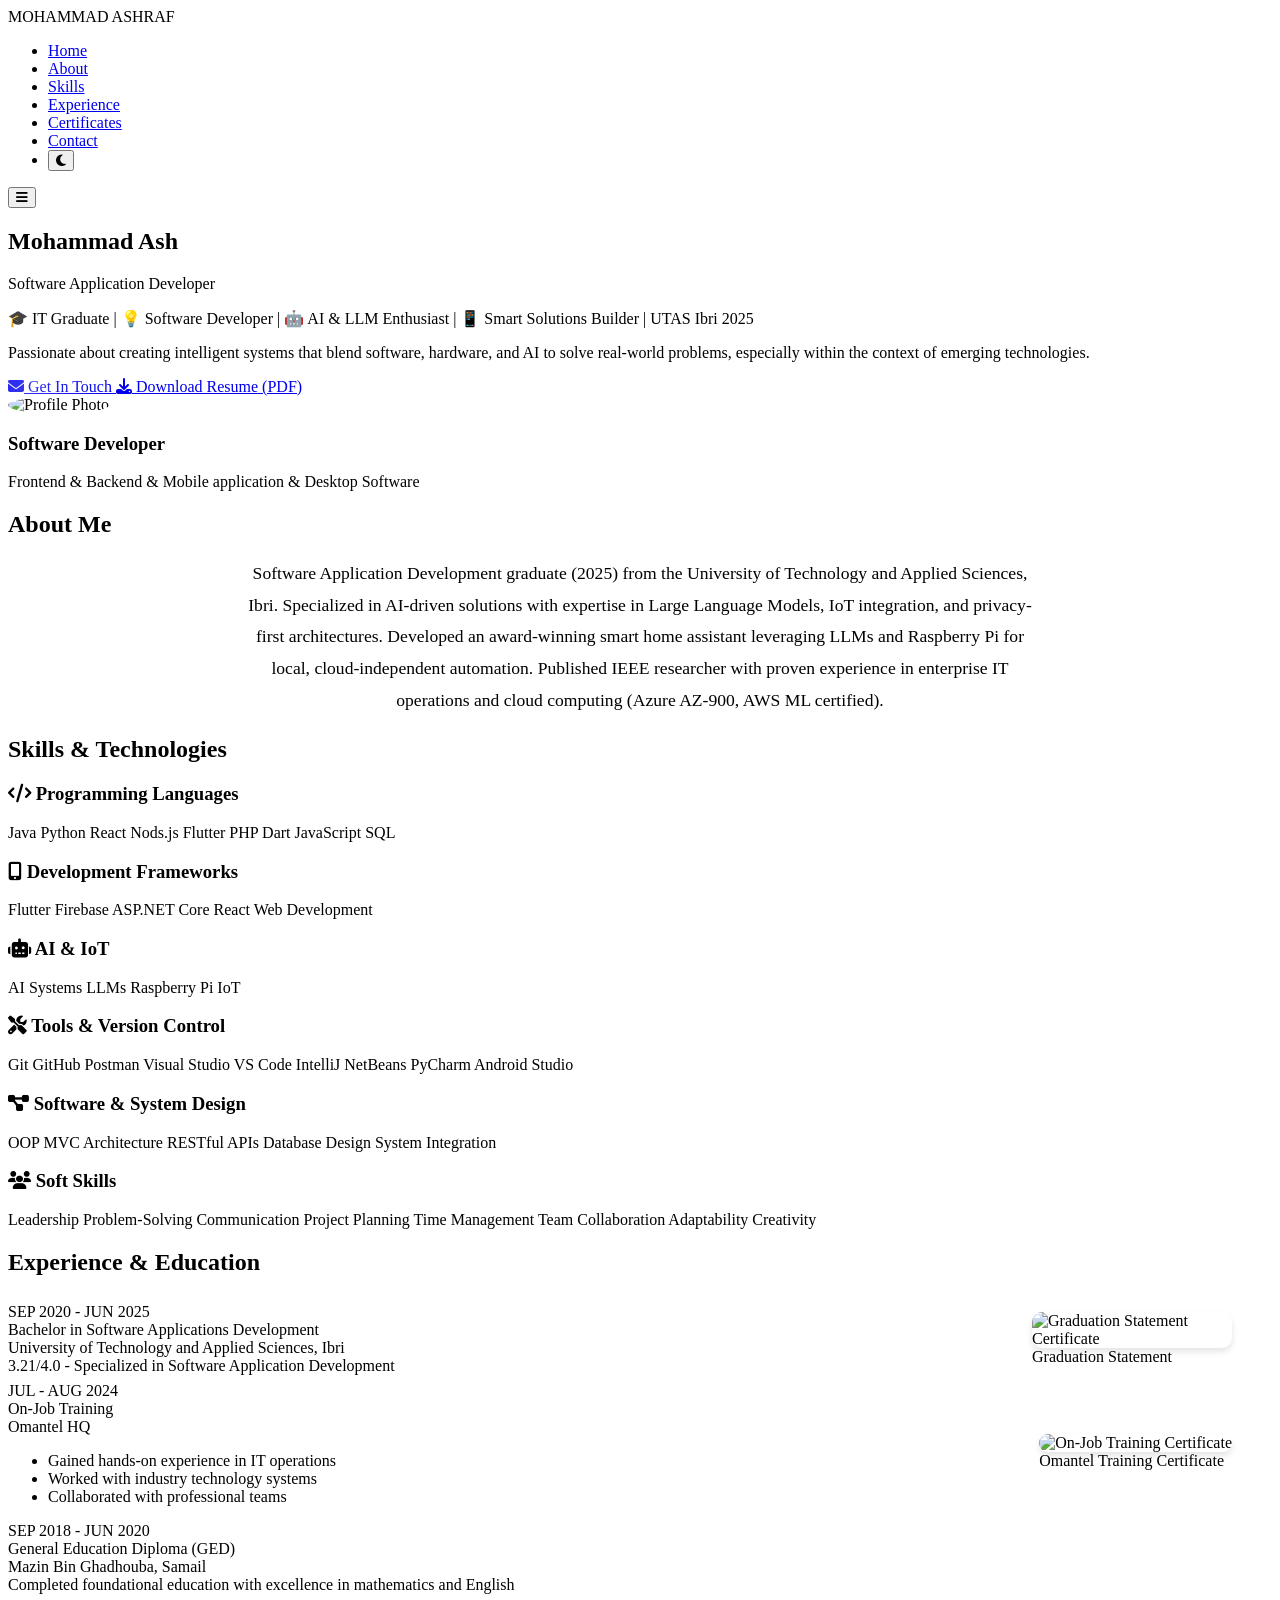
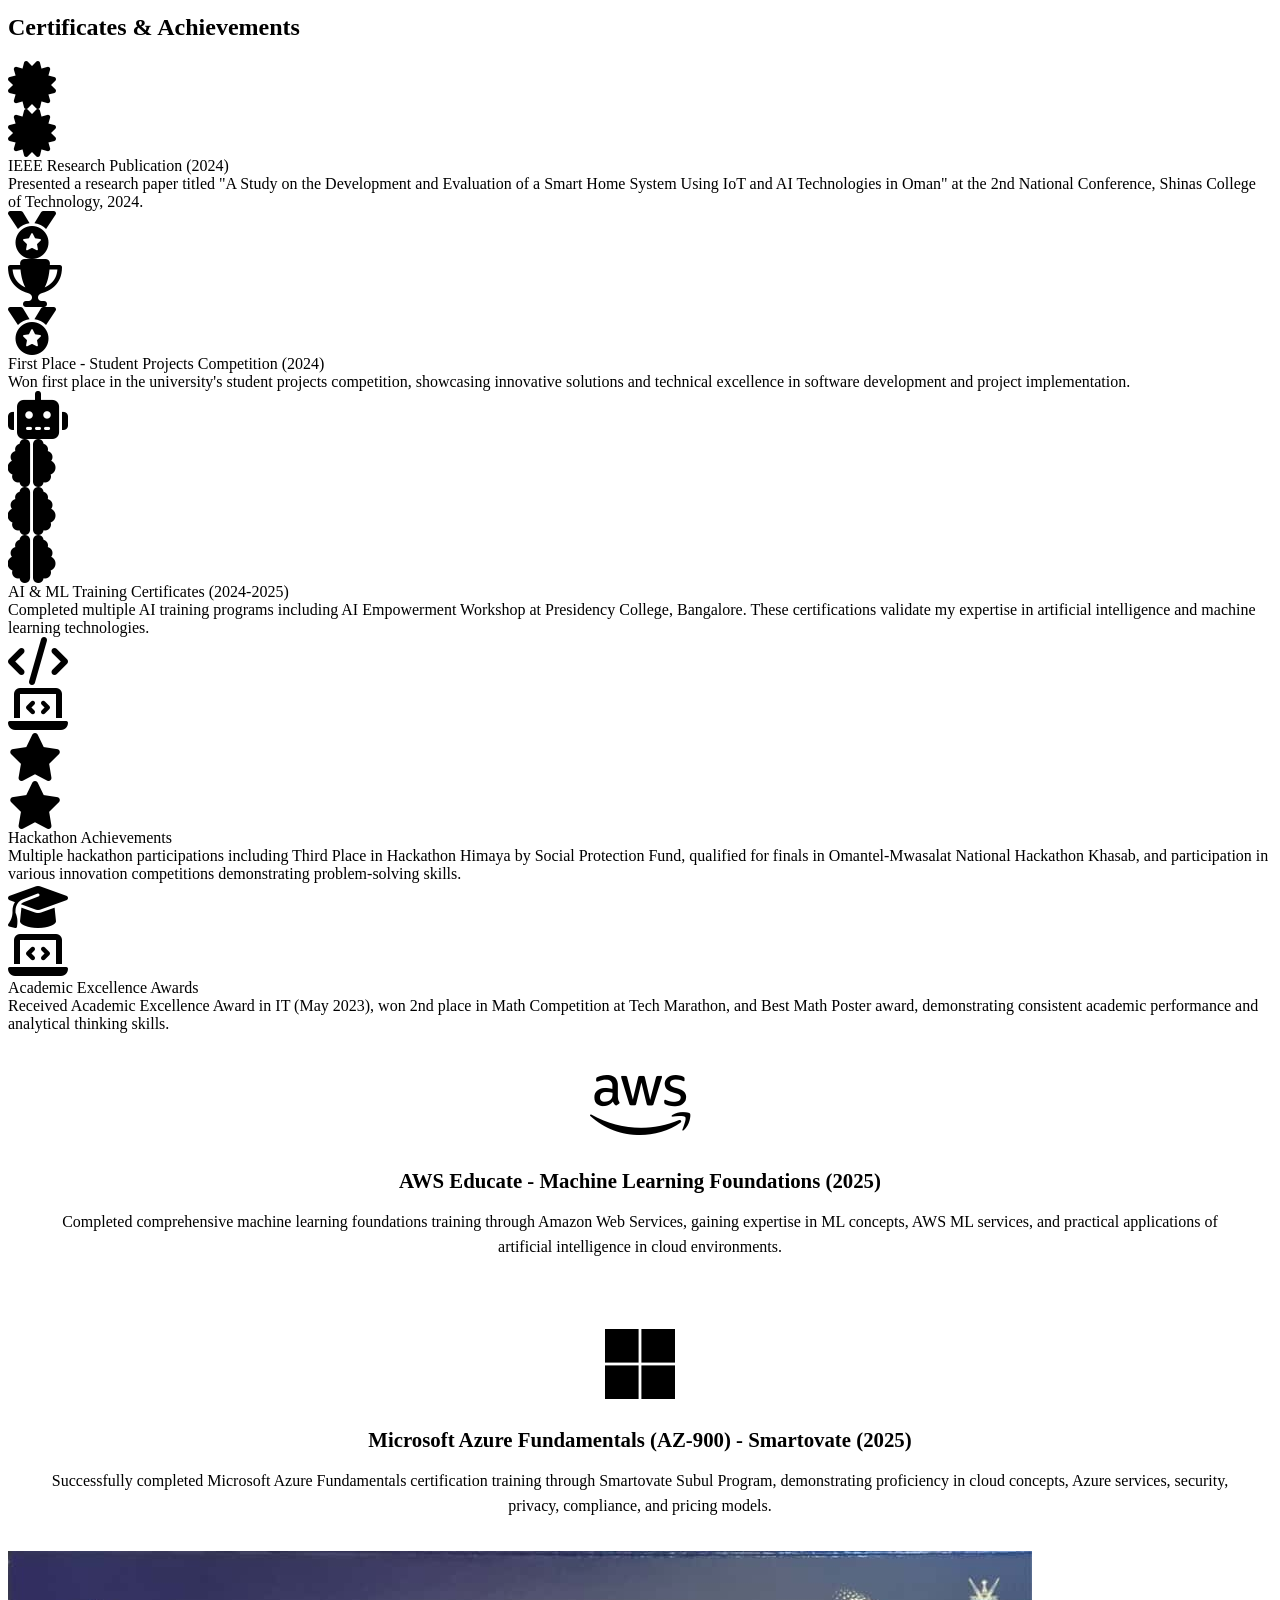
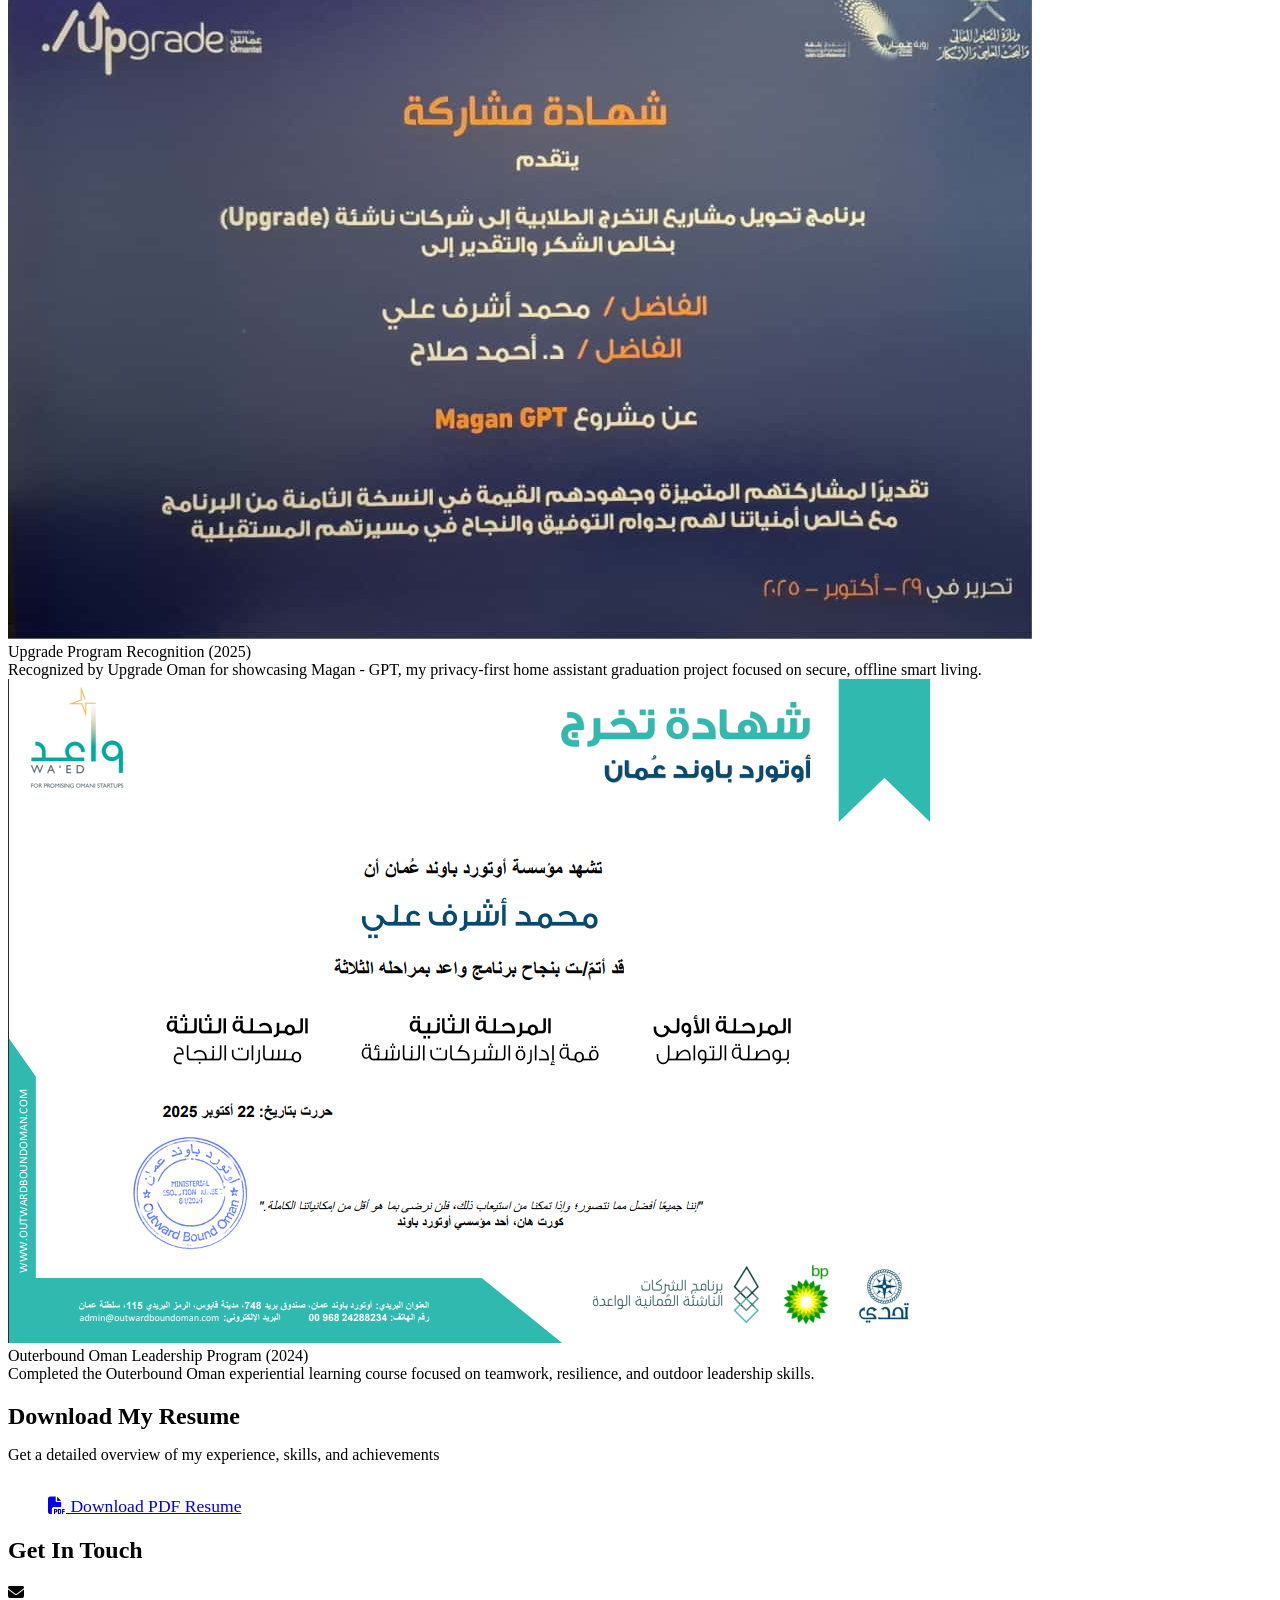
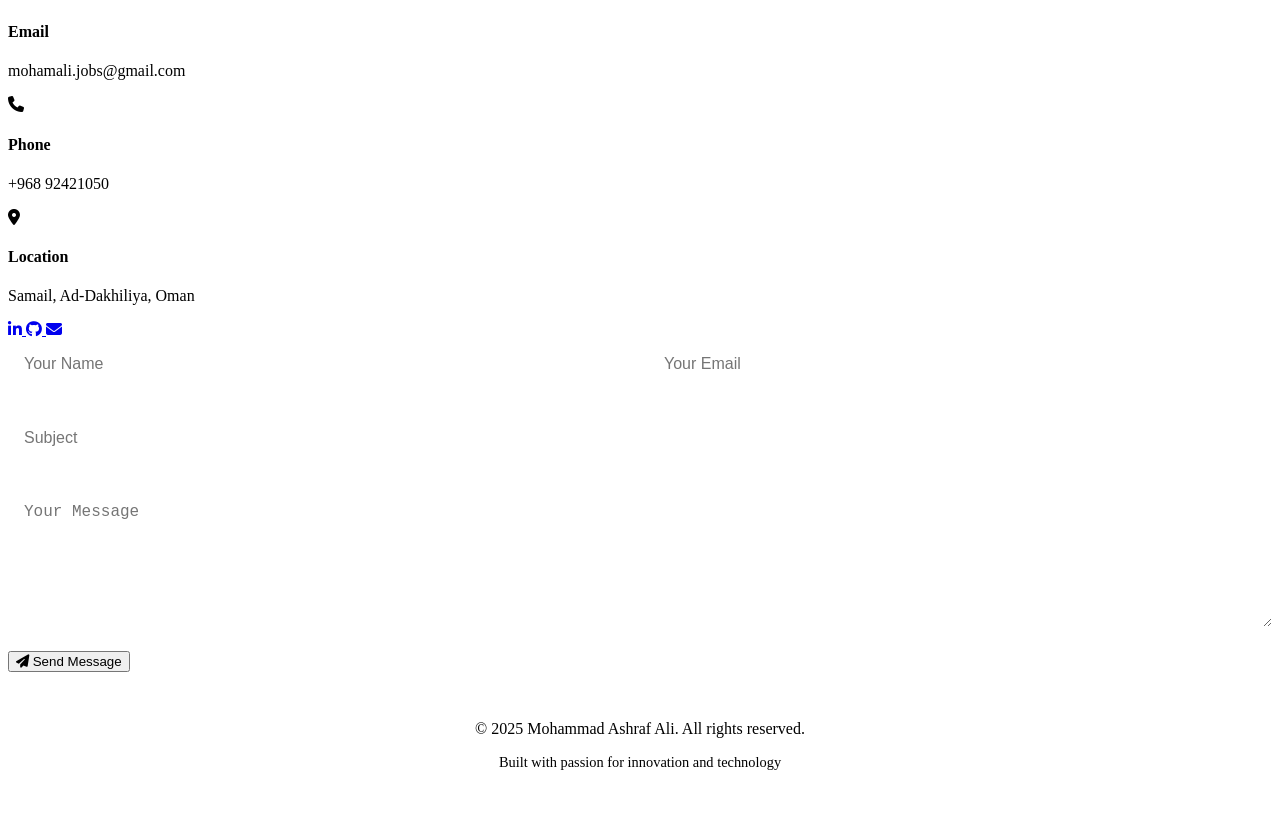
==== index.html @ aa792c75 "updated on 2/12/2025" ====
<!DOCTYPE html>
<html lang="en">
<head>
    <meta charset="UTF-8">
    <meta name="viewport" content="width=device-width, initial-scale=1.0">
    <title>Mohammad Ashraf Ali - Software Developer</title>
    <link href="https://cdnjs.cloudflare.com/ajax/libs/font-awesome/6.4.0/css/all.min.css" rel="stylesheet">
    <!-- SCSS Modularization Example: main.scss imports _variables.scss, _navbar.scss, _hero.scss, _timeline.scss, _certificates.scss, _contact.scss, _footer.scss -->
     <link rel="stylesheet" href="style.css">
</head>
<body>
    <!-- Navbar -->
    <header role="banner">
        <div class="nav-container">
            <div class="logo">MOHAMMAD ASHRAF</div>
            <nav role="navigation" aria-label="Main Navigation">
                <ul>
                    <li><a href="#home">Home</a></li>
                    <li><a href="#about">About</a></li>
                    <li><a href="#skills">Skills</a></li>
                    <li><a href="#experience">Experience</a></li>
                    <li><a href="#certificates">Certificates</a></li>
                    <li><a href="#contact">Contact</a></li>
                    <li>
                        <button class="theme-toggle" onclick="toggleTheme()" aria-label="Toggle theme">
                            <i class="fas fa-moon" id="theme-icon"></i>
                        </button>
                    </li>
                </ul>
            </nav>
            <button class="mobile-menu" aria-label="Open mobile menu">
                <i class="fas fa-bars"></i>
            </button>
        </div>
    </header>

    <main>
        <section id="home" class="hero section">
        <div class="floating-elements">
            <div class="floating-element" style="top: 10%; left: 10%; width: 60px; height: 60px; animation-delay: 0s;"></div>
            <div class="floating-element" style="top: 70%; right: 10%; width: 80px; height: 80px; animation-delay: 2s;"></div>
            <div class="floating-element" style="top: 40%; left: 80%; width: 40px; height: 40px; animation-delay: 4s;"></div>
        </div>
        <div class="container">
            <div class="hero-content">
                <div class="hero-text">
                    <h1>Mohammad Ashraf Ali</h1>
                    <div class="subtitle">Software Application Developer</div>
                    <p>🎓 IT Graduate | 💡 Software Developer | 🤖 AI & LLM Enthusiast | 📱 Smart Solutions Builder | UTAS Ibri 2025</p>
                    <p>Passionate about creating intelligent systems that blend software, hardware, and AI to solve real-world problems, especially within the context of emerging technologies.</p>
                    <div class="cta-buttons">
                        <a href="#contact" class="btn btn-primary">
                            <i class="fas fa-envelope"></i> Get In Touch
                        </a>
                         <a href="certificates/Mohammad US Resume.pdf" class="btn btn-secondary" download>
                     <i class="fas fa-download"></i> Download Resume (PDF)
                    </a>
                    </div>
                </div>
<div class="hero-image">
    <div class="profile-card">
        <div class="profile-pic">
            <img src="Mohammad/Mohammadasrafali.png" alt="Profile Photo" style="width: 100%; height: 100%; border-radius: 50%; object-fit: cover;" class="lightbox-trigger">
        </div>
        <h3>Software Developer</h3>
        <p>Frontend & Backend & Mobile application & Desktop Software</p>
    </div>
</div>
            </div>
        </div>
    </section>

    <section id="about" class="section" style="background: var(--bg-secondary);">
        <div class="container">
            <h2 class="section-title">About Me</h2>
            <div style="max-width: 800px; margin: 0 auto; text-align: center;">
                <p style="font-size: 1.1rem; line-height: 1.8; color: var(--text-secondary);">
                Software Application Development graduate (2025) from the University of Technology and Applied Sciences, Ibri. Specialized in AI-driven solutions with expertise in Large Language Models, IoT integration, and privacy-first architectures. Developed an award-winning smart home assistant leveraging LLMs and Raspberry Pi for local, cloud-independent automation. Published IEEE researcher with proven experience in enterprise IT operations and cloud computing (Azure AZ-900, AWS ML certified).
                </p>
            </div>
        </div>
    </section>

   <section id="skills" class="section">
    <div class="container">
        <h2 class="section-title">Skills & Technologies</h2>
        <div class="skills-grid">
            <div class="skill-category card-hover">
                <h3><i class="fas fa-code"></i> Programming Languages</h3>
                <div class="skill-tags">
                    <span class="skill-tag">Java</span>
                    <span class="skill-tag">Python</span>
                    <span class="skill-tag">React</span>
                    <span class="skill-tag">Nods.js</span>
                    <span class="skill-tag">Flutter</span>
                    <span class="skill-tag">PHP</span>
                    <span class="skill-tag">Dart</span>
                    <span class="skill-tag">JavaScript</span>
                    <span class="skill-tag">SQL</span>
                </div>
            </div>

            <div class="skill-category card-hover">
                <h3><i class="fas fa-mobile-alt"></i> Development Frameworks</h3>
                <div class="skill-tags">
                    <span class="skill-tag">Flutter</span>
                    <span class="skill-tag">Firebase</span>
                    <span class="skill-tag">ASP.NET Core</span>
                    <span class="skill-tag">React</span>
                    <span class="skill-tag">Web Development</span>
                </div>
            </div>

            <div class="skill-category card-hover">
                <h3><i class="fas fa-robot"></i> AI & IoT</h3>
                <div class="skill-tags">
                    <span class="skill-tag">AI Systems</span>
                    <span class="skill-tag">LLMs</span>
                    <span class="skill-tag">Raspberry Pi</span>
                    <span class="skill-tag">IoT</span>
                </div>
            </div>

            <div class="skill-category card-hover">
                <h3><i class="fas fa-tools"></i> Tools & Version Control</h3>
                <div class="skill-tags">
                    <span class="skill-tag">Git</span>
                    <span class="skill-tag">GitHub</span>
                    <span class="skill-tag">Postman</span>
                    <span class="skill-tag">Visual Studio</span>
                    <span class="skill-tag">VS Code</span>
                    <span class="skill-tag">IntelliJ </span>
                    <span class="skill-tag">NetBeans </span>
                    <span class="skill-tag">PyCharm </span>
                    <span class="skill-tag">Android Studio</span>
                </div>
            </div>

            <div class="skill-category card-hover">
                <h3><i class="fas fa-project-diagram"></i> Software & System Design</h3>
                <div class="skill-tags">
                    <span class="skill-tag">OOP</span>
                    <span class="skill-tag">MVC Architecture</span>
                    <span class="skill-tag">RESTful APIs</span>
                    <span class="skill-tag">Database Design</span>
                    <span class="skill-tag">System Integration</span>
                </div>
            </div>

            <div class="skill-category card-hover">
                <h3><i class="fas fa-users"></i> Soft Skills</h3>
                <div class="skill-tags">
                    <span class="skill-tag">Leadership</span>
                    <span class="skill-tag">Problem-Solving</span>
                    <span class="skill-tag">Communication</span>
                    <span class="skill-tag">Project Planning</span>
                    <span class="skill-tag">Time Management</span>
                    <span class="skill-tag">Team Collaboration</span>
                    <span class="skill-tag">Adaptability</span>
                    <span class="skill-tag">Creativity</span>
                </div>
            </div>
        </div>
    </div>
    <section id="experience" class="section" style="background: var(--bg-secondary);">
        <div class="container">
            <h2 class="section-title">Experience & Education</h2>
            <div class="experience-timeline">
                <div class="timeline-item card-hover" style="display: flex; justify-content: space-between; align-items: center;">
                    <div>
                        <div class="timeline-date">SEP 2020 - JUN 2025</div>
                        <div class="timeline-title">Bachelor in Software Applications Development</div>
                        <div class="timeline-company">University of Technology and Applied Sciences, Ibri</div>
                        <div class = "timeline-company"> 3.21/4.0 - Specialized in Software Application Development</div>
                    </div>
                    <figure style="max-width: 200px; margin-left: 2rem;">
                        <img src="certificates/Graduation.jpeg" alt="Graduation Statement Certificate" style="width: 100%; border-radius: 10px; box-shadow: 0 4px 6px rgba(0,0,0,0.1); cursor: pointer;" class="lightbox-trigger">
                        <figcaption class="visually-hidden">Graduation Statement</figcaption>
                    </figure>
                </div>
    
                <div class="timeline-item card-hover" style="display: flex; justify-content: space-between; align-items: center;">
                    <div>
                        <div class="timeline-date">JUL - AUG 2024</div>
                        <div class="timeline-title">On-Job Training</div>
                        <div class="timeline-company">Omantel HQ</div>
                        <div class="timeline-company">
                            <ul>
                             <li>Gained hands-on experience in IT operations</li>
                             <li>Worked with industry technology systems</li>
                             <li>Collaborated with professional teams</li>
                            </ul>
                        </div>
                    </div>
                    <figure style="max-width: 200px; margin-left: 2rem;">
                        <img src="certificates/2024 omantel.png" alt="On-Job Training Certificate" style="width: 100%; border-radius: 10px; box-shadow: 0 4px 6px rgba(0,0,0,0.1); cursor: pointer;" class="lightbox-trigger">
                        <figcaption class="visually-hidden">Omantel Training Certificate</figcaption>
                    </figure>
                </div>
    
                <div class="timeline-item card-hover">
                    <div class="timeline-date">SEP 2018 - JUN 2020</div>
                    <div class="timeline-title">General Education Diploma (GED)</div>
                    <div class="timeline-company">Mazin Bin Ghadhouba, Samail</div>
                    <div class="timeline-company">Completed foundational education with excellence in mathematics and English</div>
                </div>
            </div>
        </div>
    </section>

<section id="certificates" class="section">
    <div class="container">
        <h2 class="section-title">Certificates & Achievements</h2>
        <div class="certificates-grid">
           

            <div class="certificate-card card-hover">
                <div class="certificate-images">
                    <div class="cert-image">
                        <img src="certificates/Conference Shinas 2024.png" alt="Certificate Image 1" onerror="this.parentElement.innerHTML='<i class=\'fas fa-certificate fa-3x\'></i>'" data-index="0" class="lightbox-trigger">
                    </div>
                    <div class="cert-image">
                        <img src="certificates/Conference Shinas 2 2024.jpg" alt="Certificate Image 1" onerror="this.parentElement.innerHTML='<i class=\'fas fa-certificate fa-3x\'></i>'" data-index="0" class="lightbox-trigger">
                    </div>
                </div>
                <div class="certificate-content">
                    <div class="certificate-title">IEEE Research Publication (2024)</div>
                    <div class="certificate-description">Presented a research paper titled "A Study on the Development and Evaluation of a Smart Home System Using IoT and AI Technologies in Oman" at the 2nd National Conference, Shinas College of Technology, 2024.</div>
                </div>
            </div>

            <div class="certificate-card card-hover">
                <div class="certificate-images">
                    <div class="cert-image">
                        <img src="certificates/project title.png" alt="Certificate Image 3" onerror="this.parentElement.innerHTML='<i class=\'fas fa-medal fa-3x\'></i>'" data-index="2" class="lightbox-trigger">
                    </div>
                    <div class="cert-image">
                        <img src="certificates/2024 end final year project.png" alt="Certificate Image 1" onerror="this.parentElement.innerHTML='<i class=\'fas fa-trophy fa-3x\'></i>'" data-index="1" class="lightbox-trigger">
                    </div>
                    <div class="cert-image">
                        <img src="certificates/2024 final year project.png" alt="Certificate Image 2" onerror="this.parentElement.innerHTML='<i class=\'fas fa-medal fa-3x\'></i>'" data-index="2" class="lightbox-trigger">
                    </div>
                   
                </div>
                <div class="certificate-content">
                    <div class="certificate-title">First Place - Student Projects Competition (2024)</div>
                    <div class="certificate-description">Won first place in the university's student projects competition, showcasing innovative solutions and technical excellence in software development and project implementation.</div>
                </div>
            </div>

            <div class="certificate-card card-hover">
                <div class="certificate-images">
                    <div class="cert-image">
                        <img src="certificates/international Ai 2025.png" alt="Certificate Image 1" onerror="this.parentElement.innerHTML='<i class=\'fas fa-robot fa-3x\'></i>'" data-index="3" class="lightbox-trigger">
                    </div>
                    <div class="cert-image">
                        <img src="certificates/oct2024.png" alt="Certificate Image 2" onerror="this.parentElement.innerHTML='<i class=\'fas fa-brain fa-3x\'></i>'" data-index="4" class="lightbox-trigger">
                    </div>
                    <div class="cert-image">
                        <img src="certificates/OSHA 2024.png" alt="Certificate Image 2" onerror="this.parentElement.innerHTML='<i class=\'fas fa-brain fa-3x\'></i>'" data-index="4" class="lightbox-trigger">
                    </div>
                    <div class="cert-image">
                        <img src="certificates/python 2024.png" alt="Certificate Image 2" onerror="this.parentElement.innerHTML='<i class=\'fas fa-brain fa-3x\'></i>'" data-index="4" class="lightbox-trigger">
                    </div>
                </div>
                <div class="certificate-content">
                    <div class="certificate-title">AI & ML Training Certificates (2024-2025)</div>
                    <div class="certificate-description">Completed multiple AI training programs including AI Empowerment Workshop at Presidency College, Bangalore. These certifications validate my expertise in artificial intelligence and machine learning technologies.</div>
                </div>
            </div>

            <div class="certificate-card card-hover">
                <div class="certificate-images">
                    <div class="cert-image">
                        <img src="certificates/2023 Utasibri.png" alt="Certificate Image 1" onerror="this.parentElement.innerHTML='<i class=\'fas fa-code fa-3x\'></i>'" data-index="7" class="lightbox-trigger">
                    </div>
                    <div class="cert-image">
                        <img src="certificates/2023 Utasibri2.png" alt="Certificate Image 2" onerror="this.parentElement.innerHTML='<i class=\'fas fa-laptop-code fa-3x\'></i>'" data-index="8" class="lightbox-trigger">
                    </div>
                    <div class="cert-image">
                        <img src="certificates/2022 casibri2.png" alt="Certificate Image 2" onerror="this.parentElement.innerHTML='<i class=\'fas fa-star fa-3x\'></i>'" data-index="10" class="lightbox-trigger">
                    </div>
                    <div class="cert-image">
                        <img src="certificates/2022 sharqiyah.png" alt="Certificate Image 2" onerror="this.parentElement.innerHTML='<i class=\'fas fa-star fa-3x\'></i>'" data-index="10" class="lightbox-trigger">
                    </div>
                </div>
                <div class="certificate-content">
                    <div class="certificate-title">Hackathon Achievements</div>
                    <div class="certificate-description">Multiple hackathon participations including Third Place in Hackathon Himaya by Social Protection Fund, qualified for finals in Omantel-Mwasalat National Hackathon Khasab, and participation in various innovation competitions demonstrating problem-solving skills.</div>
                </div>
            </div>

            <div class="certificate-card card-hover">
                <div class="certificate-images">
                    <div class="cert-image">
                        <img src="certificates/2023 casibri.png" alt="Certificate Image 1" onerror="this.parentElement.innerHTML='<i class=\'fas fa-graduation-cap fa-3x\'></i>'" data-index="9" class="lightbox-trigger">
                    </div>
                    <div class="cert-image">
                        <img src="certificates/2024 casMath.png" alt="Certificate Image 2" onerror="this.parentElement.innerHTML='<i class=\'fas fa-laptop-code fa-3x\'></i>'" data-index="8" class="lightbox-trigger">
                    </div>
                </div>
                <div class="certificate-content">
                    <div class="certificate-title">Academic Excellence Awards</div>
                    <div class="certificate-description">Received Academic Excellence Award in IT (May 2023), won 2nd place in Math Competition at Tech Marathon, and Best Math Poster award, demonstrating consistent academic performance and analytical thinking skills.</div>
                </div>
            </div>

            <div class="certificate-card card-hover" style="display: flex; flex-direction: column; align-items: center; text-align: center; padding: 2rem;">
                <div class="certificate-images" style="width: 100%; max-width: 400px; margin-bottom: 1.5rem;">
                    <div class="cert-image" style="width: 100%;">
                        <img src="certificates/AWS AI & ML.png" alt="AWS ML Foundations Certificate" onerror="this.parentElement.innerHTML='<i class=\'fab fa-aws fa-5x\'></i>'" data-index="3" class="lightbox-trigger" style="width: 100%; height: auto; border-radius: 12px; box-shadow: 0 8px 20px rgba(0,0,0,0.15); transition: transform 0.3s ease, box-shadow 0.3s ease; cursor: pointer;" onmouseover="this.style.transform='scale(1.02)'; this.style.boxShadow='0 12px 28px rgba(0,0,0,0.2)'" onmouseout="this.style.transform='scale(1)'; this.style.boxShadow='0 8px 20px rgba(0,0,0,0.15)'">
                    </div>
                </div>
                <div class="certificate-content" style="width: 100%;">
                    <div class="certificate-title" style="font-size: 1.3rem; font-weight: bold; margin-bottom: 1rem; color: var(--primary-color);">AWS Educate - Machine Learning Foundations (2025)</div>
                    <div class="certificate-description" style="font-size: 1rem; line-height: 1.6; color: var(--text-secondary);">Completed comprehensive machine learning foundations training through Amazon Web Services, gaining expertise in ML concepts, AWS ML services, and practical applications of artificial intelligence in cloud environments.</div>
                </div>
            </div>
            
            <div class="certificate-card" style="display: flex; flex-direction: column; align-items: center; text-align: center; padding: 2rem;">
                <div class="certificate-images" style="width: 100%; max-width: 400px; margin-bottom: 1.5rem;">
                    <div class="cert-image" style="width: 100%;">
                        <img src="certificates/AZ-900 2025.png" alt="Azure AZ-900 Certificate" onerror="this.parentElement.innerHTML='<i class=\'fab fa-microsoft fa-5x\'></i>'" data-index="4" class="lightbox-trigger" style="width: 100%; height: auto; border-radius: 12px; box-shadow: 0 8px 20px rgba(0,0,0,0.15); transition: transform 0.3s ease, box-shadow 0.3s ease; cursor: pointer;" onmouseover="this.style.transform='scale(1.02)'; this.style.boxShadow='0 12px 28px rgba(0,0,0,0.2)'" onmouseout="this.style.transform='scale(1)'; this.style.boxShadow='0 8px 20px rgba(0,0,0,0.15)'">
                    </div>
                </div>
                <div class="certificate-content" style="width: 100%;">
                    <div class="certificate-title" style="font-size: 1.3rem; font-weight: bold; margin-bottom: 1rem; color: var(--primary-color);">Microsoft Azure Fundamentals (AZ-900) - Smartovate (2025)</div>
                    <div class="certificate-description" style="font-size: 1rem; line-height: 1.6; color: var(--text-secondary);">Successfully completed Microsoft Azure Fundamentals certification training through Smartovate Subul Program, demonstrating proficiency in cloud concepts, Azure services, security, privacy, compliance, and pricing models.</div>
                </div>
            </div>

            <div class="certificate-card card-hover">
                <div class="certificate-images">
                    <div class="cert-image">
                        <img src="certificates/Upgrade 2025.jpg" alt="Upgrade Program Certificate" onerror="this.parentElement.innerHTML='<i class=\'fas fa-award fa-3x\'></i>'" data-index="11" class="lightbox-trigger">
                    </div>
                </div>
                <div class="certificate-content">
                    <div class="certificate-title">Upgrade Program Recognition (2025)</div>
                    <div class="certificate-description">Recognized by Upgrade Oman for showcasing Magan - GPT, my privacy-first home assistant graduation project focused on secure, offline smart living.</div>
                </div>
            </div>

            <div class="certificate-card card-hover">
                <div class="certificate-images">
                    <div class="cert-image">
                        <img src="certificates/outerbound oman.png" alt="Outerbound Oman Certificate" onerror="this.parentElement.innerHTML='<i class=\'fas fa-mountain fa-3x\'></i>'" data-index="12" class="lightbox-trigger">
                    </div>
                </div>
                <div class="certificate-content">
                    <div class="certificate-title">Outerbound Oman Leadership Program (2024)</div>
                    <div class="certificate-description">Completed the Outerbound Oman experiential learning course focused on teamwork, resilience, and outdoor leadership skills.</div>
                </div>
            </div>

            <!-- Additional Certificates -->
        
            </div>
        </div>
    </div>
</section>

    </main>

    <!-- Lightbox Modal -->
<div id="lightbox-modal" class="lightbox-modal" style="display:none;">
    <span class="lightbox-close" id="lightbox-close">&times;</span>
    <img class="lightbox-content" id="lightbox-image" src="" alt="Full View Certificate">
    <a class="lightbox-prev" id="lightbox-prev">&#10094;</a>
    <a class="lightbox-next" id="lightbox-next">&#10095;</a>
</div>

<style>
/* Enhanced Lightbox Modal with Animations */
.lightbox-modal {
    position: fixed;
    z-index: 2000;
    padding-top: 60px;
    left: 0;
    top: 0;
    width: 100%;
    height: 100%;
    overflow: auto;
    background-color: rgba(0,0,0,0.95);
    display: flex;
    align-items: center;
    justify-content: center;
    animation: fadeIn 0.3s ease-out;
}

@keyframes fadeIn {
    from { opacity: 0; }
    to { opacity: 1; }
}

.lightbox-content {
    max-width: 90%;
    max-height: 80%;
    border-radius: 15px;
    box-shadow: 0 20px 60px rgba(0,0,0,0.5);
    animation: zoomIn 0.4s ease-out;
    transition: transform 0.3s ease;
}

.lightbox-content:hover {
    transform: scale(1.02);
}

@keyframes zoomIn {
    from { 
        transform: scale(0.8); 
        opacity: 0; 
    }
    to { 
        transform: scale(1); 
        opacity: 1; 
    }
}

.lightbox-close {
    position: fixed;
    top: 20px;
    right: 35px;
    color: #fff;
    font-size: 40px;
    font-weight: bold;
    cursor: pointer;
    user-select: none;
    z-index: 2100;
    transition: all 0.3s ease;
    width: 50px;
    height: 50px;
    display: flex;
    align-items: center;
    justify-content: center;
    border-radius: 50%;
    background: rgba(255,255,255,0.1);
    backdrop-filter: blur(10px);
}

.lightbox-close:hover {
    background: rgba(255,255,255,0.2);
    transform: rotate(90deg) scale(1.1);
    color: #ff6b6b;
}

.lightbox-prev, .lightbox-next {
    cursor: pointer;
    position: fixed;
    top: 50%;
    width: 60px;
    height: 60px;
    padding: 16px;
    margin-top: -30px;
    color: white;
    font-weight: bold;
    font-size: 30px;
    user-select: none;
    z-index: 2100;
    transition: all 0.3s ease;
    border-radius: 50%;
    background: rgba(255,255,255,0.1);
    backdrop-filter: blur(10px);
    display: none; /* Hide by default */
}

/* Only show navigation arrows when lightbox is visible */
.lightbox-modal:not([style*="display: none"]) .lightbox-prev,
.lightbox-modal:not([style*="display: none"]) .lightbox-next {
    display: flex;
    align-items: center;
    justify-content: center;
}

.lightbox-prev:hover, .lightbox-next:hover {
    background: rgba(255,255,255,0.2);
    transform: scale(1.1);
    color: #4ecdc4;
}

.lightbox-prev {
    left: 20px;
}

.lightbox-next {
    right: 20px;
}

/* Enhanced Page Animations */
@keyframes slideInFromTop {
    0% {
        transform: translateY(-100px);
        opacity: 0;
    }
    100% {
        transform: translateY(0);
        opacity: 1;
    }
}

@keyframes slideInFromLeft {
    0% {
        transform: translateX(-100px);
        opacity: 0;
    }
    100% {
        transform: translateX(0);
        opacity: 1;
    }
}

@keyframes slideInFromRight {
    0% {
        transform: translateX(100px);
        opacity: 0;
    }
    100% {
        transform: translateX(0);
        opacity: 1;
    }
}

@keyframes fadeInUp {
    0% {
        transform: translateY(50px);
        opacity: 0;
    }
    100% {
        transform: translateY(0);
        opacity: 1;
    }
}

@keyframes pulse {
    0%, 100% {
        transform: scale(1);
    }
    50% {
        transform: scale(1.05);
    }
}

@keyframes float {
    0%, 100% {
        transform: translateY(0px) rotate(0deg);
    }
    50% {
        transform: translateY(-20px) rotate(180deg);
    }
}

@keyframes glow {
    0%, 100% {
        box-shadow: 0 0 20px rgba(37, 99, 235, 0.3);
    }
    50% {
        box-shadow: 0 0 30px rgba(37, 99, 235, 0.6);
    }
}

@keyframes typewriter {
    from {
        width: 0;
    }
    to {
        width: 100%;
    }
}

/* Enhanced Floating Elements */
.floating-elements {
    position: absolute;
    width: 100%;
    height: 100%;
    overflow: hidden;
    z-index: 1;
}

.floating-element {
    position: absolute;
    background: linear-gradient(135deg, var(--primary-color), var(--accent-color));
    border-radius: 50%;
    opacity: 0.1;
    animation: float 6s ease-in-out infinite;
    filter: blur(1px);
}

.floating-element:nth-child(1) {
    animation-delay: 0s;
    animation-duration: 8s;
}

.floating-element:nth-child(2) {
    animation-delay: 2s;
    animation-duration: 10s;
}

.floating-element:nth-child(3) {
    animation-delay: 4s;
    animation-duration: 12s;
}

/* Enhanced Hero Section */
.hero {
    animation: fadeInUp 1s ease-out;
}

.hero-text h1 {
    animation: slideInFromLeft 1s ease-out 0.3s both;
    overflow: hidden;
    white-space: nowrap;
}

.subtitle {
    animation: slideInFromLeft 1s ease-out 0.6s both;
}

.hero-text p {
    animation: slideInFromLeft 1s ease-out 0.9s both;
}

.cta-buttons {
    animation: slideInFromLeft 1s ease-out 1.2s both;
}

.hero-image {
    animation: slideInFromRight 1s ease-out 0.6s both;
}

/* Enhanced Profile Card */
.profile-card {
    animation: fadeInUp 1s ease-out 0.9s both;
    transition: all 0.4s ease;
}

.profile-card:hover {
    transform: rotate(0deg) scale(1.05);
    box-shadow: 0 25px 50px rgba(0,0,0,0.2);
}

.profile-pic {
    transition: all 0.4s ease;
}

.profile-pic:hover {
    transform: scale(1.1);
    animation: glow 2s ease-in-out infinite;
}

/* Enhanced Section Animations */
.section {
    opacity: 0;
    transform: translateY(50px);
    transition: all 0.8s ease;
}

.section.animate {
    opacity: 1;
    transform: translateY(0);
}

.section-title {
    animation: slideInFromTop 1s ease-out both;
}

/* Enhanced Skill Categories */
.skill-category {
    animation: fadeInUp 0.8s ease-out both;
    transition: all 0.4s ease;
}

.skill-category:hover {
    transform: translateY(-10px) scale(1.02);
    box-shadow: 0 20px 40px rgba(0,0,0,0.15);
}

.skill-tag {
    transition: all 0.3s ease;
    animation: fadeInUp 0.6s ease-out both;
}

.skill-tag:hover {
    transform: scale(1.1);
    animation: pulse 1s ease-in-out infinite;
}

/* Enhanced Timeline Items */
.timeline-item {
    animation: slideInFromLeft 0.8s ease-out both;
    transition: all 0.4s ease;
}

.timeline-item:nth-child(even) {
    animation: slideInFromRight 0.8s ease-out both;
}

.timeline-item:hover {
    transform: translateX(10px) scale(1.02);
    box-shadow: 0 15px 30px rgba(0,0,0,0.15);
}

/* Enhanced Certificate Cards */
.certificate-card {
    animation: fadeInUp 0.8s ease-out both;
    transition: all 0.4s ease;
}

.certificate-card:hover {
    transform: translateY(-15px) scale(1.02);
    box-shadow: 0 25px 50px rgba(0,0,0,0.2);
}

.cert-image {
    transition: all 0.4s ease;
    overflow: hidden;
}

.cert-image:hover {
    transform: scale(1.05);
}

.cert-image img {
    transition: all 0.4s ease;
}

.cert-image:hover img {
    transform: scale(1.1);
}

/* Enhanced Contact Items */
.contact-item {
    animation: slideInFromLeft 0.8s ease-out both;
    transition: all 0.4s ease;
}

.contact-item:hover {
    transform: translateX(15px) scale(1.02);
    box-shadow: 0 15px 30px rgba(0,0,0,0.15);
}

.contact-icon {
    transition: all 0.4s ease;
}

.contact-item:hover .contact-icon {
    transform: scale(1.1) rotate(5deg);
    animation: pulse 1s ease-in-out infinite;
}

/* Enhanced Social Links */
.social-link {
    transition: all 0.4s ease;
    animation: fadeInUp 0.8s ease-out both;
}

.social-link:hover {
    transform: scale(1.2) rotate(5deg);
    animation: pulse 1s ease-in-out infinite;
}

/* Enhanced Buttons */
.btn {
    transition: all 0.4s ease;
    position: relative;
    overflow: hidden;
}

.btn::before {
    content: '';
    position: absolute;
    top: 0;
    left: -100%;
    width: 100%;
    height: 100%;
    background: linear-gradient(90deg, transparent, rgba(255,255,255,0.2), transparent);
    transition: left 0.5s;
}

.btn:hover::before {
    left: 100%;
}

.btn-primary:hover {
    transform: translateY(-3px);
    box-shadow: 0 15px 30px rgba(37, 99, 235, 0.4);
}

.btn-secondary:hover {
    transform: translateY(-3px);
    box-shadow: 0 15px 30px rgba(37, 99, 235, 0.3);
}

/* Enhanced Resume Section */
.resume-section {
    animation: fadeInUp 1s ease-out both;
    transition: all 0.4s ease;
}

.resume-section:hover {
    transform: scale(1.02);
    box-shadow: 0 20px 40px rgba(0,0,0,0.1);
}

/* Enhanced Navigation */
.nav-container {
    animation: slideInFromTop 0.8s ease-out;
}

nav[role="navigation"] a {
    position: relative;
    transition: all 0.3s ease;
}

nav[role="navigation"] a::after {
    content: '';
    position: absolute;
    bottom: -5px;
    left: 0;
    width: 0;
    height: 2px;
    background: var(--primary-color);
    transition: width 0.3s ease;
}

nav[role="navigation"] a:hover::after {
    width: 100%;
}

/* Enhanced Theme Toggle */
.theme-toggle {
    transition: all 0.4s ease;
    position: relative;
    overflow: hidden;
}

.theme-toggle:hover {
    transform: scale(1.1) rotate(180deg);
    box-shadow: 0 10px 20px rgba(0,0,0,0.2);
}

/* Enhanced Mobile Menu */
.mobile-menu {
    transition: all 0.3s ease;
}

.mobile-menu:hover {
    transform: scale(1.1);
    color: var(--primary-color);
}

/* Responsive Animations */
@media (max-width: 768px) {
    .hero-text h1,
    .subtitle,
    .hero-text p,
    .cta-buttons {
        animation: slideInFromTop 0.8s ease-out both;
    }
    
    .hero-image {
        animation: slideInFromTop 0.8s ease-out 0.3s both;
    }
}

/* Loading Animation */
@keyframes shimmer {
    0% {
        background-position: -200px 0;
    }
    100% {
        background-position: calc(200px + 100%) 0;
    }
}

.loading {
    background: linear-gradient(90deg, #f0f0f0 25%, #e0e0e0 50%, #f0f0f0 75%);
    background-size: 200px 100%;
    animation: shimmer 1.5s infinite;
}

/* Enhanced Scroll Animations */
.scroll-reveal {
    opacity: 0;
    transform: translateY(50px);
    transition: all 0.8s ease;
}

.scroll-reveal.revealed {
    opacity: 1;
    transform: translateY(0);
}

/* Enhanced Hover Effects */
.hover-lift {
    transition: all 0.3s ease;
}

.hover-lift:hover {
    transform: translateY(-5px);
    box-shadow: 0 10px 25px rgba(0,0,0,0.15);
}

/* Enhanced Text Effects */
.gradient-text {
    background: linear-gradient(135deg, var(--primary-color), var(--accent-color));
    -webkit-background-clip: text;
    -webkit-text-fill-color: transparent;
    background-clip: text;
    animation: glow 2s ease-in-out infinite;
}

/* Enhanced Card Hover Effects */
.card-hover {
    transition: all 0.4s ease;
    position: relative;
}

.card-hover::before {
    content: '';
    position: absolute;
    top: 0;
    left: 0;
    right: 0;
    bottom: 0;
    background: linear-gradient(135deg, transparent, rgba(37, 99, 235, 0.1));
    opacity: 0;
    transition: opacity 0.4s ease;
    border-radius: inherit;
}

.card-hover:hover::before {
    opacity: 1;
}

.card-hover:hover {
    transform: translateY(-10px) scale(1.02);
    box-shadow: 0 25px 50px rgba(0,0,0,0.2);
}
</style>

<script>
document.addEventListener('DOMContentLoaded', function() {
    const images = document.querySelectorAll('.lightbox-trigger');
    const modal = document.getElementById('lightbox-modal');
    const modalImg = document.getElementById('lightbox-image');
    const closeBtn = document.getElementById('lightbox-close');
    const prevBtn = document.getElementById('lightbox-prev');
    const nextBtn = document.getElementById('lightbox-next');

    let currentIndex = 0;

    function openModal(index) {
        currentIndex = index;
        modal.style.display = 'flex';
        modalImg.src = images[currentIndex].src;
        modalImg.alt = images[currentIndex].alt;
    }

    function closeModal() {
        modal.style.display = 'none';
    }

    function showPrev() {
        currentIndex = (currentIndex - 1 + images.length) % images.length;
        modalImg.src = images[currentIndex].src;
        modalImg.alt = images[currentIndex].alt;
    }

    function showNext() {
        currentIndex = (currentIndex + 1) % images.length;
        modalImg.src = images[currentIndex].src;
        modalImg.alt = images[currentIndex].alt;
    }

    images.forEach((img, index) => {
        img.style.cursor = 'pointer';
        img.addEventListener('click', () => openModal(index));
    });

    closeBtn.addEventListener('click', closeModal);
    prevBtn.addEventListener('click', showPrev);
    nextBtn.addEventListener('click', showNext);

    window.addEventListener('keydown', (e) => {
        if (modal.style.display === 'flex') {
            if (e.key === 'Escape') {
                closeModal();
            } else if (e.key === 'ArrowLeft') {
                showPrev();
            } else if (e.key === 'ArrowRight') {
                showNext();
            }
        }
    });
});
</script>
            </div>
        </div>
    </section>

    </section>

    <section class="resume-section">
        <div class="container">
            <h2 style="margin-bottom: 1rem;">Download My Resume</h2>
            <p style="color: var(--text-secondary); margin-bottom: 2rem;">Get a detailed overview of my experience, skills, and achievements</p>
            <a href="certificates/Mohammad US Resume.pdf" class="btn btn-primary" style="font-size: 1.1rem; padding: 1rem 2.5rem;">
                <i class="fas fa-file-pdf"></i> Download PDF Resume
            </a>
        </div>
    </section>

    <section id="contact" class="section" style="background: var(--bg-secondary);">
        <div class="container">
            <h2 class="section-title">Get In Touch</h2>
            <div class="contact-grid">
                <div class="contact-info">
                    <div class="contact-item">
                        <div class="contact-icon">
                            <i class="fas fa-envelope"></i>
                        </div>
                        <div>
                            <h4>Email</h4>
                            <p>mohamali.jobs@gmail.com</p>
                        </div>
                    </div>
                    <div class="contact-item">
                        <div class="contact-icon">
                            <i class="fas fa-phone"></i>
                        </div>
                        <div>
                            <h4>Phone</h4>
                            <p>+968 92421050</p>
                        </div>
                    </div>
                    <div class="contact-item">
                        <div class="contact-icon">
                            <i class="fas fa-map-marker-alt"></i>
                        </div>
                        <div>
                            <h4>Location</h4>
                            <p>Samail, Ad-Dakhiliya, Oman</p>
                        </div>
                    </div>
                    <div class="social-links">
                        <a href="https://www.linkedin.com/in/asali1" class="social-link" target="_blank">
                            <i class="fab fa-linkedin-in"></i>
                        </a>
                        <a href="https://github.com/Ashraf9242" class="social-link" target="_blank">
                            <i class="fab fa-github"></i>
                        </a>
                        <a href="mailto:mohamali.jobs@gmail.com" class="social-link">
                            <i class="fas fa-envelope"></i>
                        </a>
                    </div>
                </div>
<div class="contact-form">
    <form style="display: flex; flex-direction: column; gap: 1.5rem;" onsubmit="event.preventDefault(); sendEmail();">
        <div style="display: grid; grid-template-columns: 1fr 1fr; gap: 1rem;">
            <input type="text" id="name" placeholder="Your Name" style="padding: 1rem; border: 2px solid var(--border-color); border-radius: 10px; background: var(--bg-card); color: var(--text-primary); font-size: 1rem;" required>
            <input type="email" id="email" placeholder="Your Email" style="padding: 1rem; border: 2px solid var(--border-color); border-radius: 10px; background: var(--bg-card); color: var(--text-primary); font-size: 1rem;" required>
        </div>
        <input type="text" id="subject" placeholder="Subject" style="padding: 1rem; border: 2px solid var(--border-color); border-radius: 10px; background: var(--bg-card); color: var(--text-primary); font-size: 1rem;" required>
        <textarea id="message" placeholder="Your Message" rows="6" style="padding: 1rem; border: 2px solid var(--border-color); border-radius: 10px; background: var(--bg-card); color: var(--text-primary); font-size: 1rem; resize: vertical;" required></textarea>
        <button type="submit" class="btn btn-primary" style="align-self: flex-start;">
            <i class="fas fa-paper-plane"></i> Send Message
        </button>
    </form>
</div>

<script>
function sendEmail() {
    const name = document.getElementById('name').value.trim();
    const email = document.getElementById('email').value.trim();
    const subject = document.getElementById('subject').value.trim();
    const message = document.getElementById('message').value.trim();

    if (!name || !email || !subject || !message) {
        alert('Please fill in all fields.');
        return;
    }

    const mailtoLink = `mailto:mohamali.jobs@gmail.com?subject=${encodeURIComponent(subject)}&body=${encodeURIComponent(`Name: ${name}\nEmail: ${email}\n\nMessage:\n${message}`)}`;
    window.location.href = mailtoLink;
}
</script>
            </div>
        </div>
    </section>

    <footer style="background: var(--bg-card); padding: 2rem 0; text-align: center; border-top: 1px solid var(--border-color);">
        <div class="container">
            <p style="color: var(--text-secondary); margin-bottom: 1rem;">
                © 2025 Mohammad Ashraf Ali. All rights reserved.
            </p>
            <p style="color: var(--text-secondary); font-size: 0.9rem;">
                Built with passion for innovation and technology
            </p>
        </div>
    </footer>

    <!-- Enhanced JavaScript for Animations -->
    <script>
        // Enhanced Animation System
        class AnimationController {
            constructor() {
                this.init();
            }

            init() {
                this.setupScrollAnimations();
                this.setupInteractiveElements();
                this.setupParallaxEffects();
                this.setupTypingEffect();
                this.setupFloatingElements();
                this.setupHoverEffects();
                this.setupThemeToggle();
                this.setupMobileMenu();
                this.setupSmoothScrolling();
                this.setupLoadingStates();
            }

            // Scroll-triggered animations
            setupScrollAnimations() {
                const observerOptions = {
                    threshold: 0.1,
                    rootMargin: '0px 0px -50px 0px'
                };

                const observer = new IntersectionObserver((entries) => {
                    entries.forEach(entry => {
                        if (entry.isIntersecting) {
                            entry.target.classList.add('animate');
                            entry.target.style.animationDelay = `${Math.random() * 0.5}s`;
                        }
                    });
                }, observerOptions);

                // Observe all sections and cards
                document.querySelectorAll('.section, .skill-category, .timeline-item, .certificate-card, .contact-item').forEach(el => {
                    observer.observe(el);
                });
            }

            // Interactive element animations
            setupInteractiveElements() {
                // Add ripple effect to buttons
                document.querySelectorAll('.btn').forEach(btn => {
                    btn.addEventListener('click', (e) => {
                        const ripple = document.createElement('span');
                        const rect = btn.getBoundingClientRect();
                        const size = Math.max(rect.width, rect.height);
                        const x = e.clientX - rect.left - size / 2;
                        const y = e.clientY - rect.top - size / 2;

                        ripple.style.cssText = `
                            position: absolute;
                            width: ${size}px;
                            height: ${size}px;
                            left: ${x}px;
                            top: ${y}px;
                            background: rgba(255, 255, 255, 0.3);
                            border-radius: 50%;
                            transform: scale(0);
                            animation: ripple 0.6s linear;
                            pointer-events: none;
                        `;

                        btn.appendChild(ripple);
                        setTimeout(() => ripple.remove(), 600);
                    });
                });

                // Add floating animation to skill tags
                document.querySelectorAll('.skill-tag').forEach((tag, index) => {
                    tag.style.animationDelay = `${index * 0.1}s`;
                    tag.addEventListener('mouseenter', () => {
                        tag.style.animation = 'pulse 0.6s ease-in-out, glow 2s ease-in-out infinite';
                    });
                    tag.addEventListener('mouseleave', () => {
                        tag.style.animation = 'fadeInUp 0.6s ease-out both';
                    });
                });
            }

            // Parallax effects for floating elements
            setupParallaxEffects() {
                window.addEventListener('scroll', () => {
                    const scrolled = window.pageYOffset;
                    const parallaxElements = document.querySelectorAll('.floating-element');
                    
                    parallaxElements.forEach((element, index) => {
                        const speed = 0.5 + (index * 0.1);
                        const yPos = -(scrolled * speed);
                        element.style.transform = `translateY(${yPos}px) rotate(${scrolled * 0.1}deg)`;
                    });
                });
            }

            // Typing effect for hero title
            setupTypingEffect() {
                const heroTitle = document.querySelector('.hero-text h1');
                if (heroTitle) {
                    const text = heroTitle.textContent;
                    heroTitle.textContent = '';
                    heroTitle.style.overflow = 'hidden';
                    heroTitle.style.whiteSpace = 'nowrap';
                    heroTitle.style.borderRight = '3px solid var(--primary-color)';
                    heroTitle.style.animation = 'blink 0.75s step-end infinite';

                    let i = 0;
                    const typeWriter = () => {
                        if (i < text.length) {
                            heroTitle.textContent += text.charAt(i);
                            i++;
                            setTimeout(typeWriter, 100);
                        } else {
                            setTimeout(() => {
                                heroTitle.style.borderRight = 'none';
                                heroTitle.style.animation = 'none';
                            }, 1000);
                        }
                    };

                    setTimeout(typeWriter, 1000);
                }
            }

            // Enhanced floating elements
            setupFloatingElements() {
                const floatingElements = document.querySelectorAll('.floating-element');
                
                floatingElements.forEach((element, index) => {
                    element.addEventListener('mouseenter', () => {
                        element.style.animation = 'pulse 1s ease-in-out infinite, glow 2s ease-in-out infinite';
                    });
                    
                    element.addEventListener('mouseleave', () => {
                        element.style.animation = `float ${8 + index * 2}s ease-in-out infinite, morphing ${10 + index * 2}s ease-in-out infinite`;
                    });
                });
            }

            // Enhanced hover effects
            setupHoverEffects() {
                // Add magnetic effect to cards
                document.querySelectorAll('.skill-category, .timeline-item, .certificate-card').forEach(card => {
                    card.addEventListener('mousemove', (e) => {
                        const rect = card.getBoundingClientRect();
                        const x = e.clientX - rect.left;
                        const y = e.clientY - rect.top;
                        
                        const centerX = rect.width / 2;
                        const centerY = rect.height / 2;
                        
                        const rotateX = (y - centerY) / 10;
                        const rotateY = (centerX - x) / 10;
                        
                        card.style.transform = `perspective(1000px) rotateX(${rotateX}deg) rotateY(${rotateY}deg) scale(1.02)`;
                    });
                    
                    card.addEventListener('mouseleave', () => {
                        card.style.transform = 'perspective(1000px) rotateX(0deg) rotateY(0deg) scale(1)';
                    });
                });
            }

            // Enhanced theme toggle
            setupThemeToggle() {
                const themeToggle = document.querySelector('.theme-toggle');
                if (themeToggle) {
                    themeToggle.addEventListener('click', () => {
                        const currentTheme = document.documentElement.getAttribute('data-theme');
                        const newTheme = currentTheme === 'dark' ? 'light' : 'dark';
                        
                        document.documentElement.setAttribute('data-theme', newTheme);
                        localStorage.setItem('theme', newTheme);
                        
                        // Add animation to theme toggle
                        themeToggle.style.animation = 'bounceIn 0.6s ease-in-out';
                        setTimeout(() => {
                            themeToggle.style.animation = '';
                        }, 600);
                    });
                }
            }

            // Enhanced mobile menu
            setupMobileMenu() {
                const mobileMenu = document.querySelector('.mobile-menu');
                const nav = document.querySelector('nav[role="navigation"] ul');
                
                if (mobileMenu && nav) {
                    mobileMenu.addEventListener('click', () => {
                        nav.style.display = nav.style.display === 'flex' ? 'none' : 'flex';
                        nav.style.animation = nav.style.display === 'flex' ? 'slideInFromTop 0.3s ease-out' : 'slideInFromTop 0.3s ease-out reverse';
                    });
                }
            }

            // Smooth scrolling for navigation
            setupSmoothScrolling() {
                document.querySelectorAll('nav[role="navigation"] a[href^="#"]').forEach(anchor => {
                    anchor.addEventListener('click', (e) => {
                        e.preventDefault();
                        const target = document.querySelector(anchor.getAttribute('href'));
                        if (target) {
                            target.scrollIntoView({
                                behavior: 'smooth',
                                block: 'start'
                            });
                        }
                    });
                });
            }

            // Loading states and skeleton screens
            setupLoadingStates() {
                // Simulate loading for dynamic content
                const loadingElements = document.querySelectorAll('.loading');
                loadingElements.forEach(element => {
                    setTimeout(() => {
                        element.classList.remove('loading');
                        element.style.animation = 'fadeInUp 0.6s ease-out';
                    }, Math.random() * 2000 + 1000);
                });
            }
        }

        // Enhanced Lightbox functionality
        class EnhancedLightbox {
            constructor() {
                this.currentIndex = 0;
                this.images = [];
                this.init();
            }

            init() {
                this.setupEventListeners();
                this.setupKeyboardNavigation();
                this.setupTouchGestures();
            }

            setupEventListeners() {
                // Enhanced image click handling
                document.querySelectorAll('.cert-image img').forEach((img, index) => {
                    img.addEventListener('click', () => this.openLightbox(index));
                });

                // Enhanced lightbox controls
                document.querySelector('.lightbox-close')?.addEventListener('click', () => this.closeLightbox());
                document.querySelector('.lightbox-prev')?.addEventListener('click', () => this.prevImage());
                document.querySelector('.lightbox-next')?.addEventListener('click', () => this.nextImage());
            }

            setupKeyboardNavigation() {
                document.addEventListener('keydown', (e) => {
                    if (document.querySelector('.lightbox-modal')?.style.display === 'flex') {
                        switch(e.key) {
                            case 'Escape':
                                this.closeLightbox();
                                break;
                            case 'ArrowLeft':
                                this.prevImage();
                                break;
                            case 'ArrowRight':
                                this.nextImage();
                                break;
                        }
                    }
                });
            }

            setupTouchGestures() {
                let startX = 0;
                let startY = 0;

                document.querySelector('.lightbox-modal')?.addEventListener('touchstart', (e) => {
                    startX = e.touches[0].clientX;
                    startY = e.touches[0].clientY;
                });

                document.querySelector('.lightbox-modal')?.addEventListener('touchend', (e) => {
                    const endX = e.changedTouches[0].clientX;
                    const endY = e.changedTouches[0].clientY;
                    const diffX = startX - endX;
                    const diffY = startY - endY;

                    if (Math.abs(diffX) > Math.abs(diffY) && Math.abs(diffX) > 50) {
                        if (diffX > 0) {
                            this.nextImage();
                        } else {
                            this.prevImage();
                        }
                    }
                });
            }

            openLightbox(index) {
                this.currentIndex = index;
                this.images = Array.from(document.querySelectorAll('.cert-image img')).map(img => img.src);
                
                const modal = document.querySelector('.lightbox-modal');
                const content = document.querySelector('.lightbox-content');
                
                if (modal && content) {
                    modal.style.display = 'flex';
                    content.src = this.images[index];
                    content.alt = `Certificate ${index + 1}`;
                    
                    // Add entrance animation
                    modal.style.animation = 'fadeIn 0.3s ease-out';
                    content.style.animation = 'zoomIn 0.4s ease-out';
                }
            }

            closeLightbox() {
                const modal = document.querySelector('.lightbox-modal');
                if (modal) {
                    modal.style.animation = 'fadeOut 0.3s ease-out';
                    setTimeout(() => {
                        modal.style.display = 'none';
                    }, 300);
                }
            }

            prevImage() {
                this.currentIndex = (this.currentIndex - 1 + this.images.length) % this.images.length;
                this.updateImage();
            }

            nextImage() {
                this.currentIndex = (this.currentIndex + 1) % this.images.length;
                this.updateImage();
            }

            updateImage() {
                const content = document.querySelector('.lightbox-content');
                if (content) {
                    content.style.animation = 'flipInY 0.4s ease-out';
                    content.src = this.images[this.currentIndex];
                    content.alt = `Certificate ${this.currentIndex + 1}`;
                }
            }
        }

        // Performance optimization: Debounce function
        function debounce(func, wait) {
            let timeout;
            return function executedFunction(...args) {
                const later = () => {
                    clearTimeout(timeout);
                    func(...args);
                };
                clearTimeout(timeout);
                timeout = setTimeout(later, wait);
            };
        }

        // Enhanced scroll performance
        const optimizedScrollHandler = debounce(() => {
            // Handle scroll-based animations efficiently
            const scrolled = window.pageYOffset;
            const parallaxElements = document.querySelectorAll('.floating-element');
            
            requestAnimationFrame(() => {
                parallaxElements.forEach((element, index) => {
                    const speed = 0.5 + (index * 0.1);
                    const yPos = -(scrolled * speed);
                    element.style.transform = `translateY(${yPos}px) rotate(${scrolled * 0.1}deg)`;
                });
            });
        }, 16); // 60fps

        window.addEventListener('scroll', optimizedScrollHandler);

        // Initialize everything when DOM is loaded
        document.addEventListener('DOMContentLoaded', () => {
            // Initialize animation controller
            new AnimationController();
            
            // Initialize enhanced lightbox
            new EnhancedLightbox();
            
            // Add CSS animations for ripple effect
            const style = document.createElement('style');
            style.textContent = `
                @keyframes ripple {
                    to {
                        transform: scale(4);
                        opacity: 0;
                    }
                }
                
                @keyframes blink {
                    from, to { border-color: transparent }
                    50% { border-color: var(--primary-color) }
                }
                
                @keyframes fadeOut {
                    from { opacity: 1; }
                    to { opacity: 0; }
                }
                
                @keyframes flipInY {
                    0% {
                        opacity: 0;
                        transform: perspective(400px) rotateY(90deg);
                    }
                    40% {
                        transform: perspective(400px) rotateY(-20deg);
                    }
                    60% {
                        transform: perspective(400px) rotateY(10deg);
                    }
                    80% {
                        transform: perspective(400px) rotateY(-5deg);
                    }
                    100% {
                        opacity: 1;
                        transform: perspective(400px) rotateY(0deg);
                    }
                }
            `;
            document.head.appendChild(style);
            
            // Preload theme preference
            const savedTheme = localStorage.getItem('theme') || 'light';
            document.documentElement.setAttribute('data-theme', savedTheme);
        });

        // Enhanced window resize handling
        window.addEventListener('resize', debounce(() => {
            // Recalculate animations and layouts on resize
            const animationController = new AnimationController();
        }, 250));
    </script>
</body>
</html>
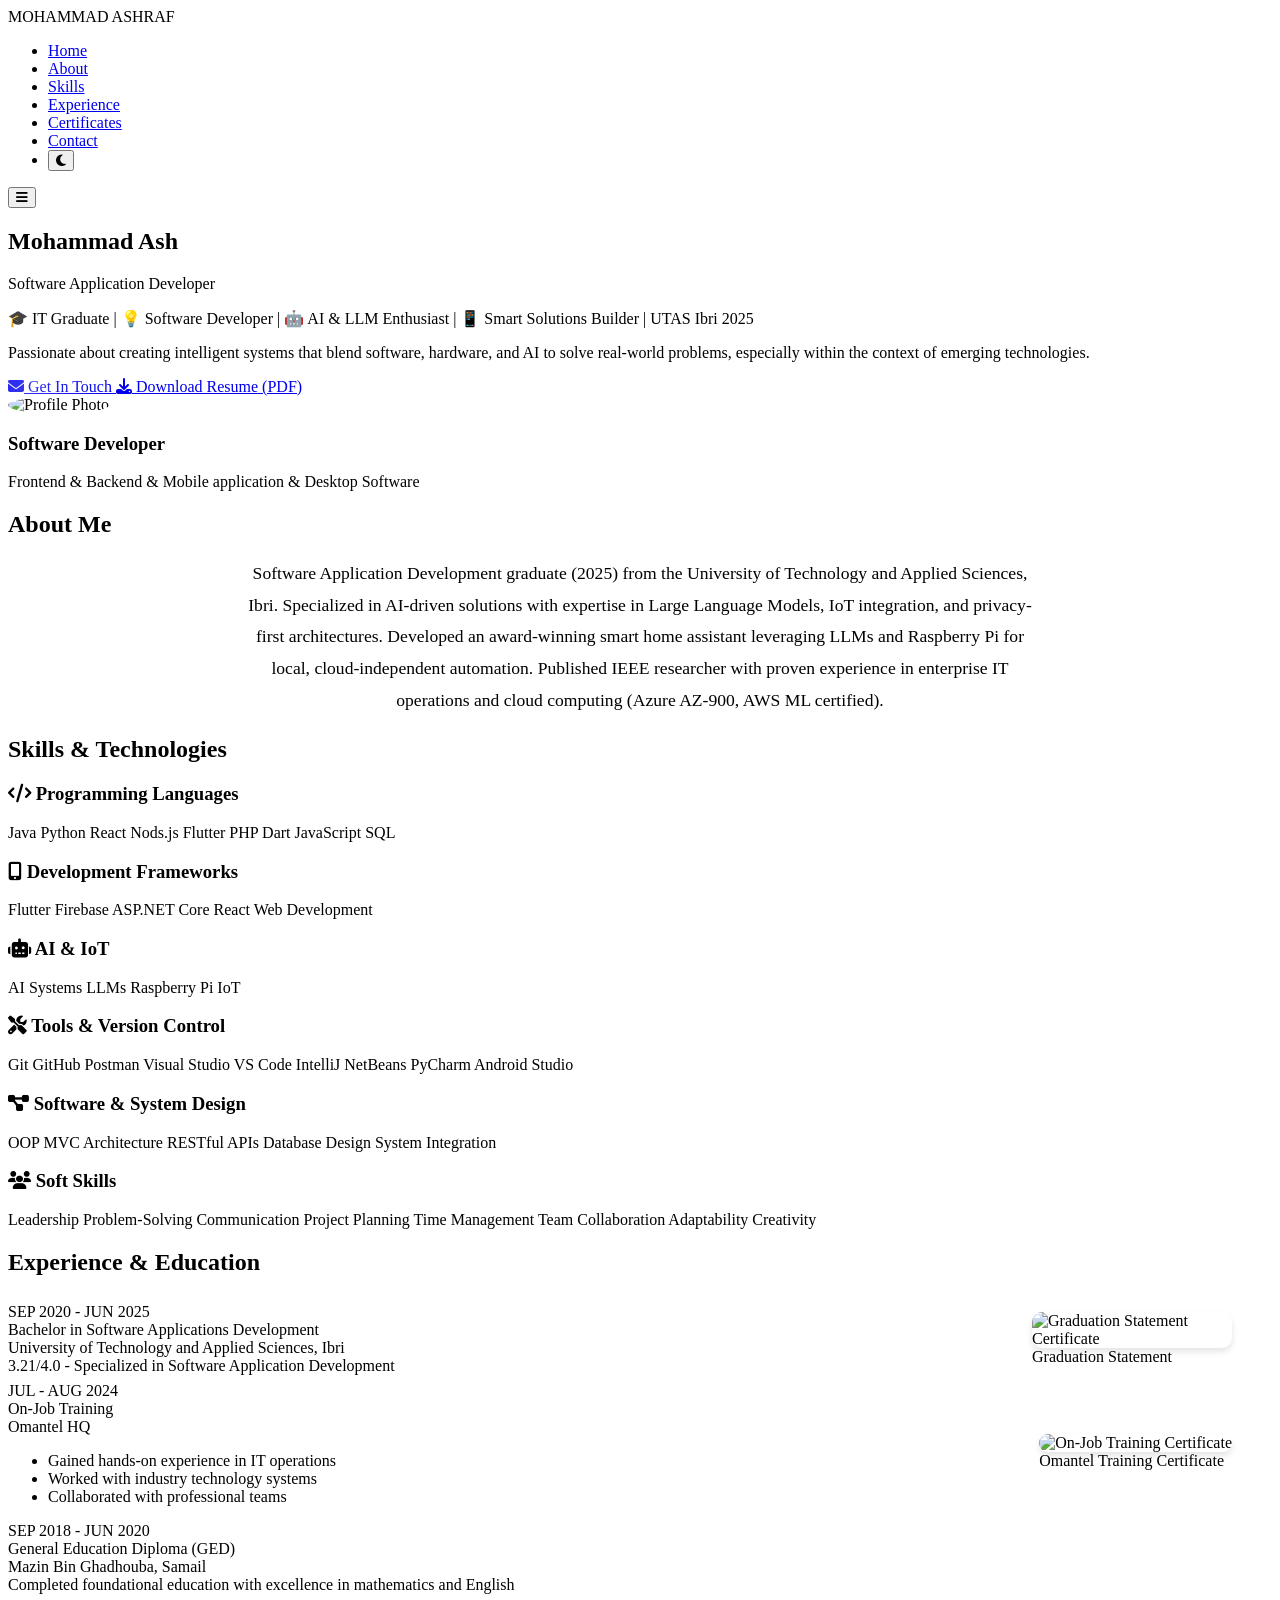
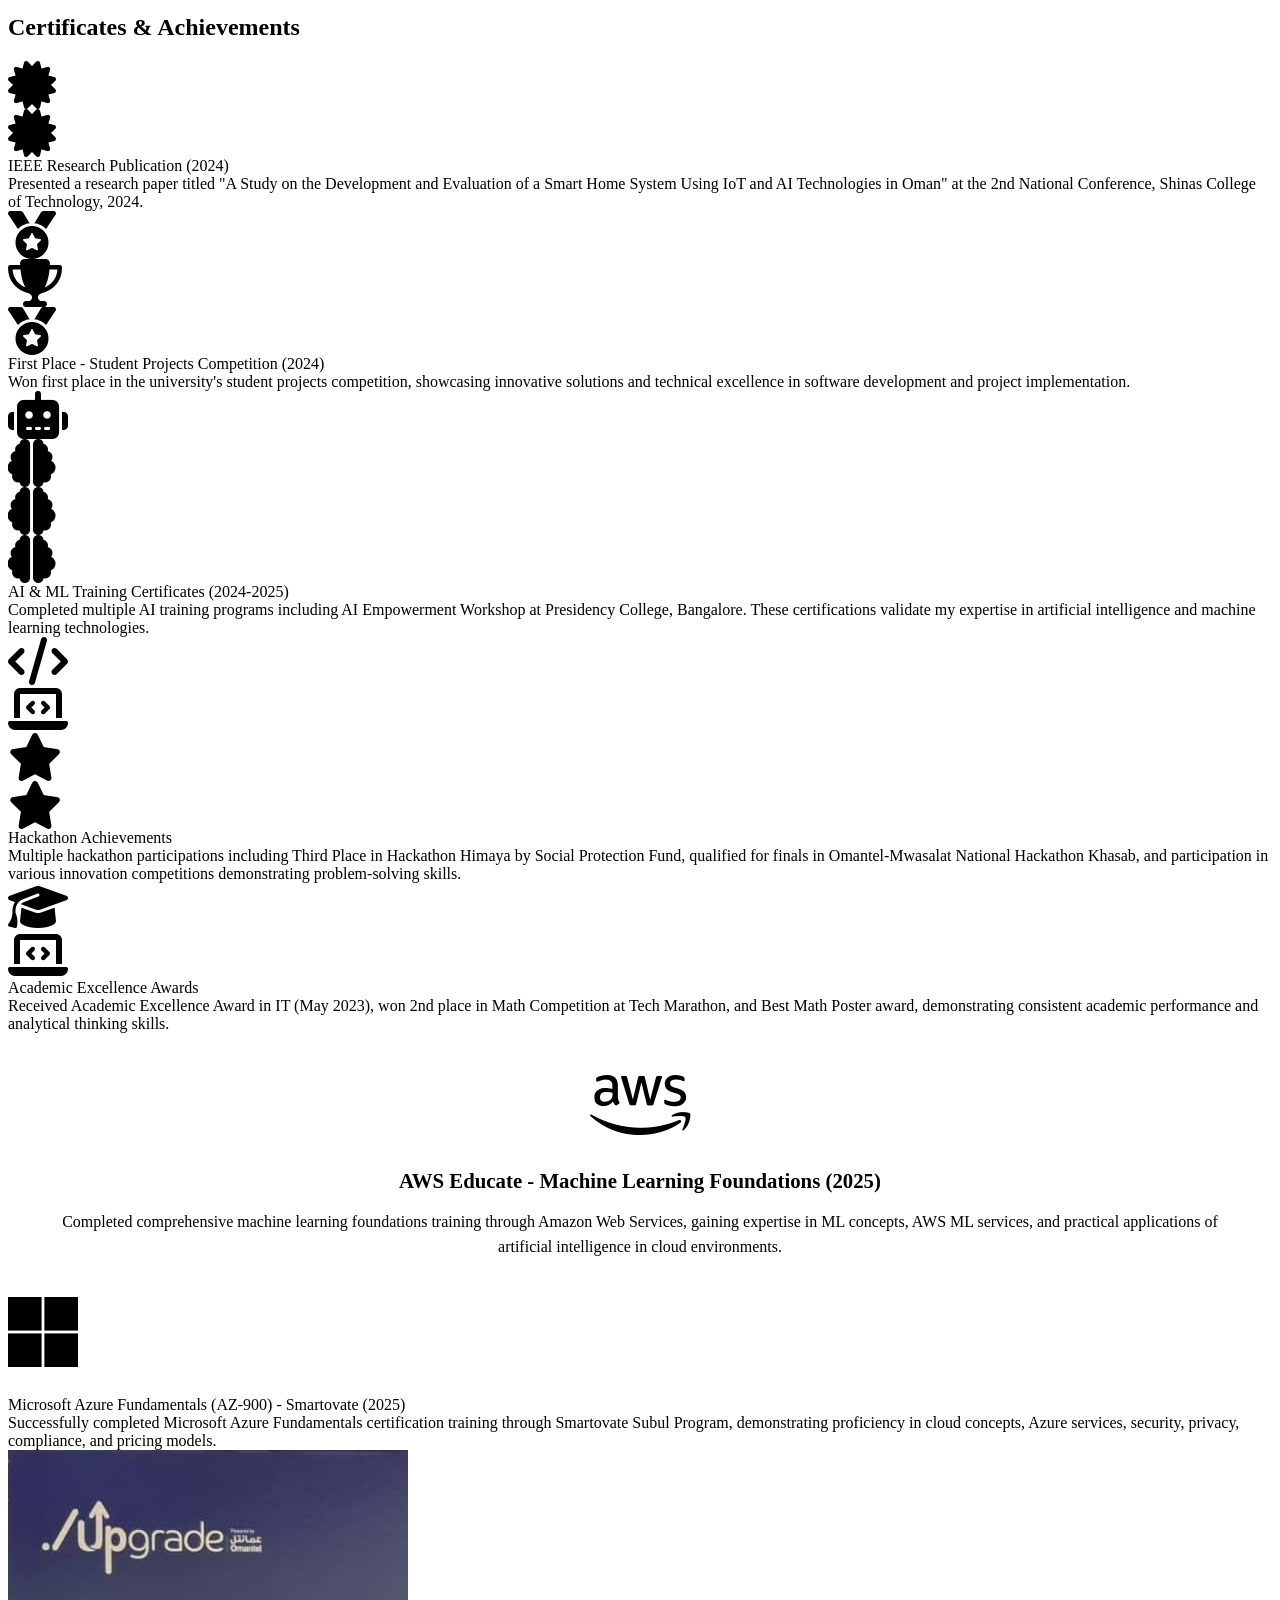
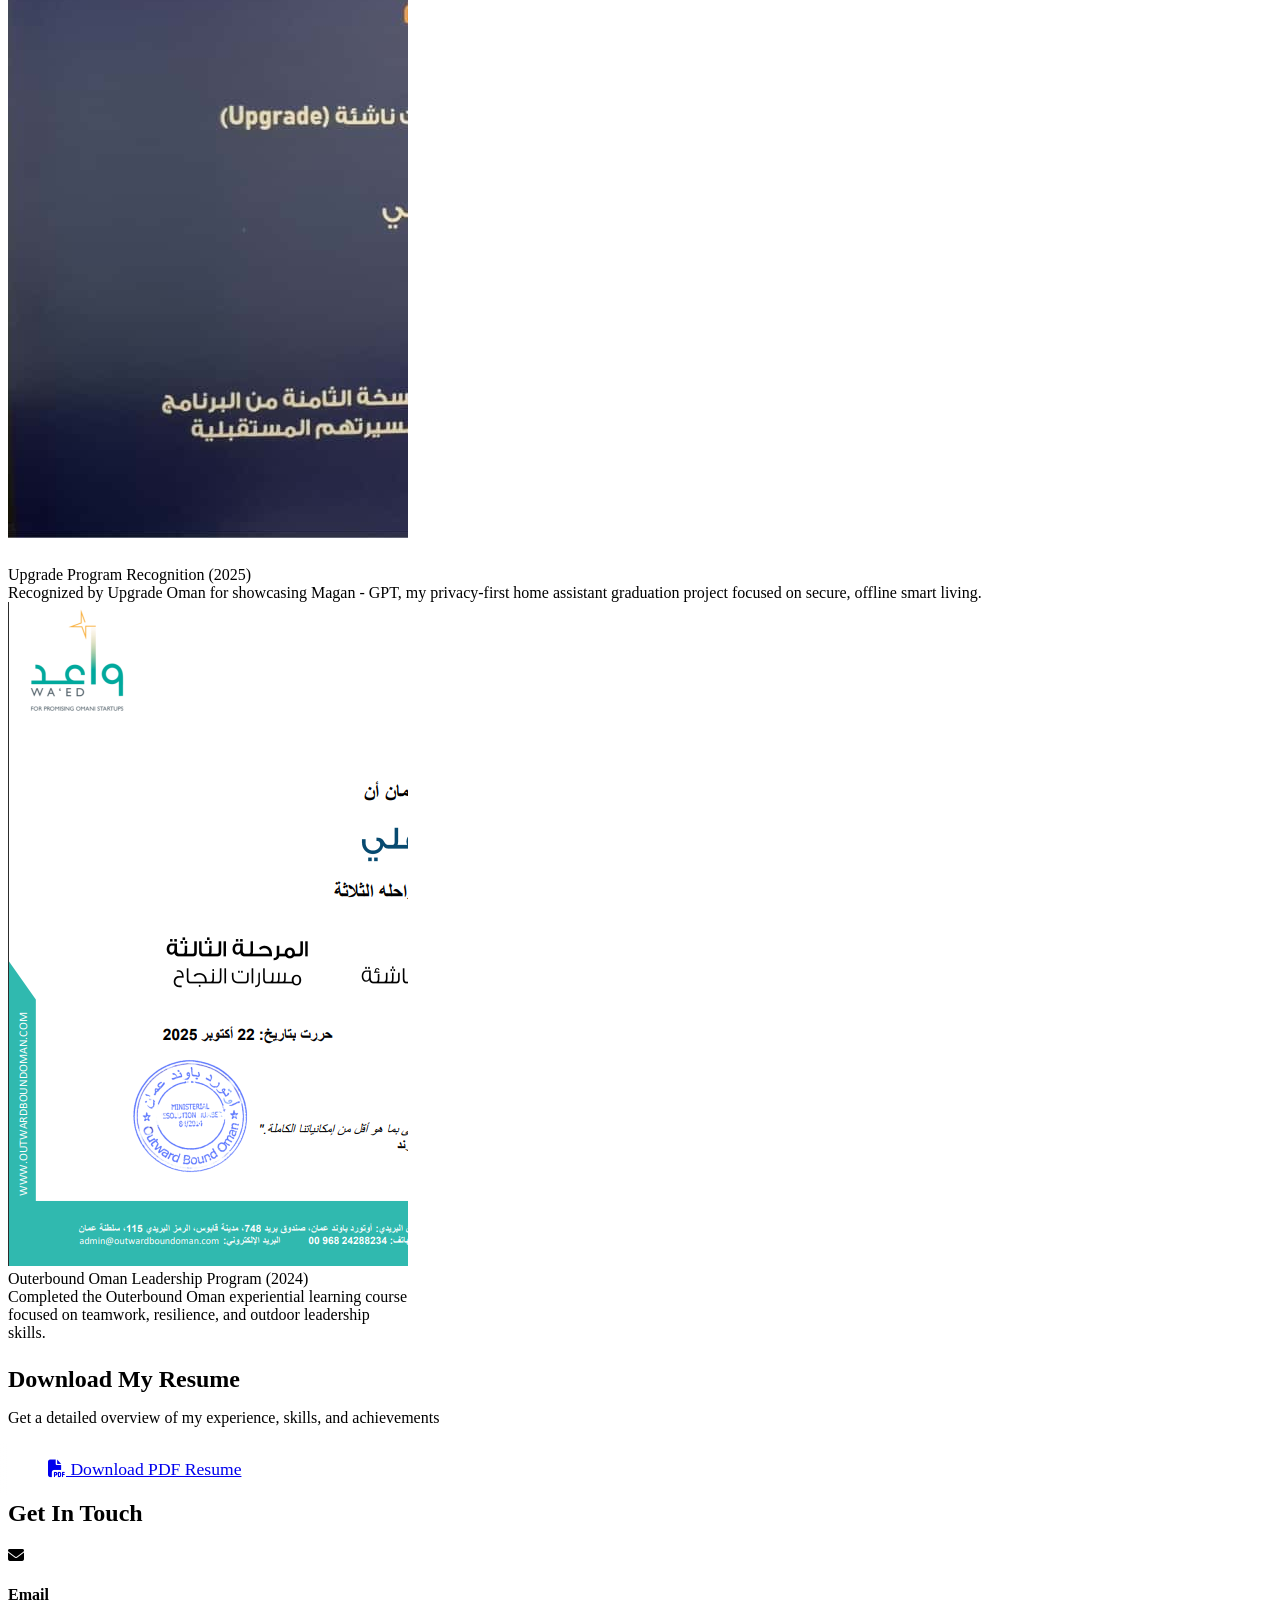
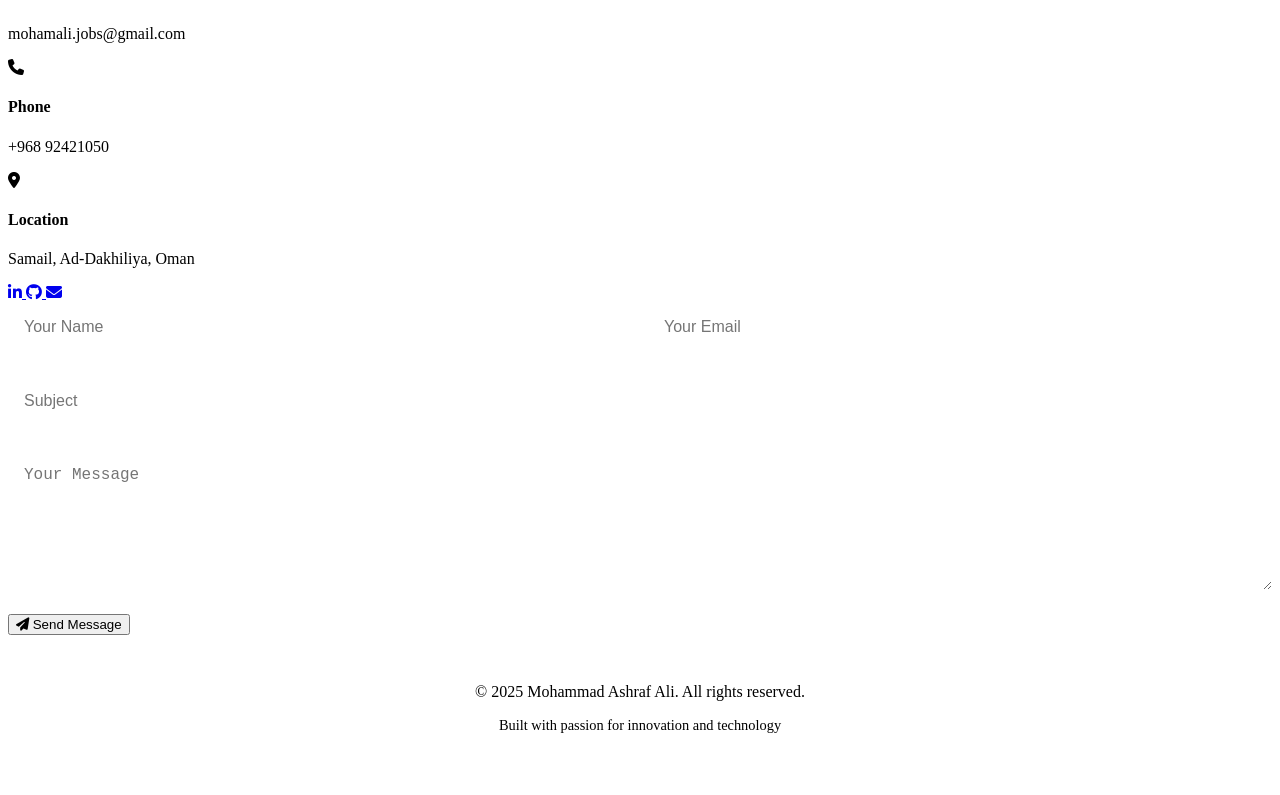
==== commit 8e27fc66: "Polish certificate card styles" ====
--- a/index.html
+++ b/index.html
@@ -317,21 +317,21 @@
                 </div>
             </div>
             
-            <div class="certificate-card" style="display: flex; flex-direction: column; align-items: center; text-align: center; padding: 2rem;">
+            <div class="certificate-card card-hover">
                 <div class="certificate-images" style="width: 100%; max-width: 400px; margin-bottom: 1.5rem;">
                     <div class="cert-image" style="width: 100%;">
                         <img src="certificates/AZ-900 2025.png" alt="Azure AZ-900 Certificate" onerror="this.parentElement.innerHTML='<i class=\'fab fa-microsoft fa-5x\'></i>'" data-index="4" class="lightbox-trigger" style="width: 100%; height: auto; border-radius: 12px; box-shadow: 0 8px 20px rgba(0,0,0,0.15); transition: transform 0.3s ease, box-shadow 0.3s ease; cursor: pointer;" onmouseover="this.style.transform='scale(1.02)'; this.style.boxShadow='0 12px 28px rgba(0,0,0,0.2)'" onmouseout="this.style.transform='scale(1)'; this.style.boxShadow='0 8px 20px rgba(0,0,0,0.15)'">
                     </div>
                 </div>
-                <div class="certificate-content" style="width: 100%;">
-                    <div class="certificate-title" style="font-size: 1.3rem; font-weight: bold; margin-bottom: 1rem; color: var(--primary-color);">Microsoft Azure Fundamentals (AZ-900) - Smartovate (2025)</div>
-                    <div class="certificate-description" style="font-size: 1rem; line-height: 1.6; color: var(--text-secondary);">Successfully completed Microsoft Azure Fundamentals certification training through Smartovate Subul Program, demonstrating proficiency in cloud concepts, Azure services, security, privacy, compliance, and pricing models.</div>
+                <div class="certificate-content" >
+                    <div class="certificate-title" >Microsoft Azure Fundamentals (AZ-900) - Smartovate (2025)</div>
+                    <div class="certificate-description" >Successfully completed Microsoft Azure Fundamentals certification training through Smartovate Subul Program, demonstrating proficiency in cloud concepts, Azure services, security, privacy, compliance, and pricing models.</div>
                 </div>
             </div>
 
             <div class="certificate-card card-hover">
-                <div class="certificate-images">
-                    <div class="cert-image">
+                <div class="certificate-images" style="width: 100%; max-width: 400px; margin-bottom: 1.5rem;">
+                    <div class="cert-image" style="width: 100%;">
                         <img src="certificates/Upgrade 2025.jpg" alt="Upgrade Program Certificate" onerror="this.parentElement.innerHTML='<i class=\'fas fa-award fa-3x\'></i>'" data-index="11" class="lightbox-trigger">
                     </div>
                 </div>
@@ -341,8 +341,8 @@
                 </div>
             </div>
 
-            <div class="certificate-card card-hover">
-                <div class="certificate-images">
+            <div class="certificate-card card-hover" style="width: 100%; max-width: 400px; margin-bottom: 1.5rem;">
+                <div class="certificate-images" style="width: 100%;">
                     <div class="cert-image">
                         <img src="certificates/outerbound oman.png" alt="Outerbound Oman Certificate" onerror="this.parentElement.innerHTML='<i class=\'fas fa-mountain fa-3x\'></i>'" data-index="12" class="lightbox-trigger">
                     </div>
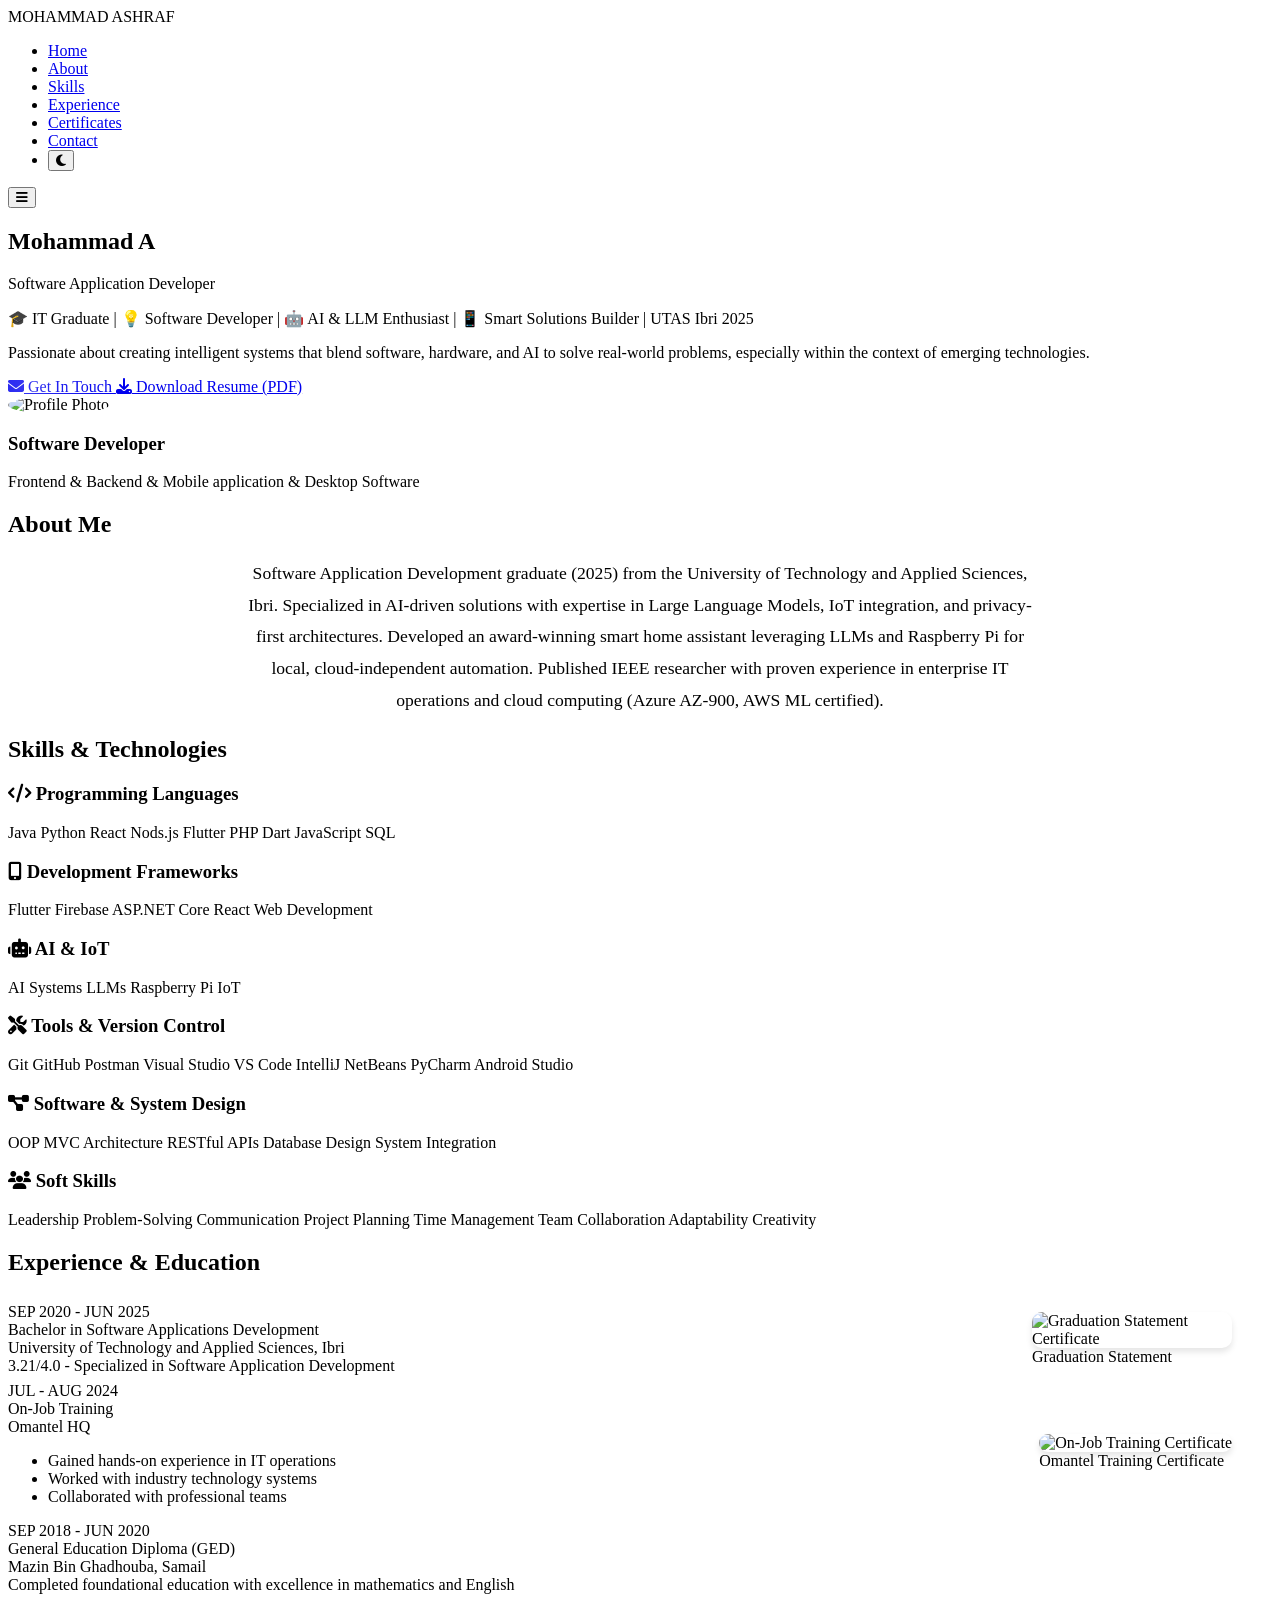
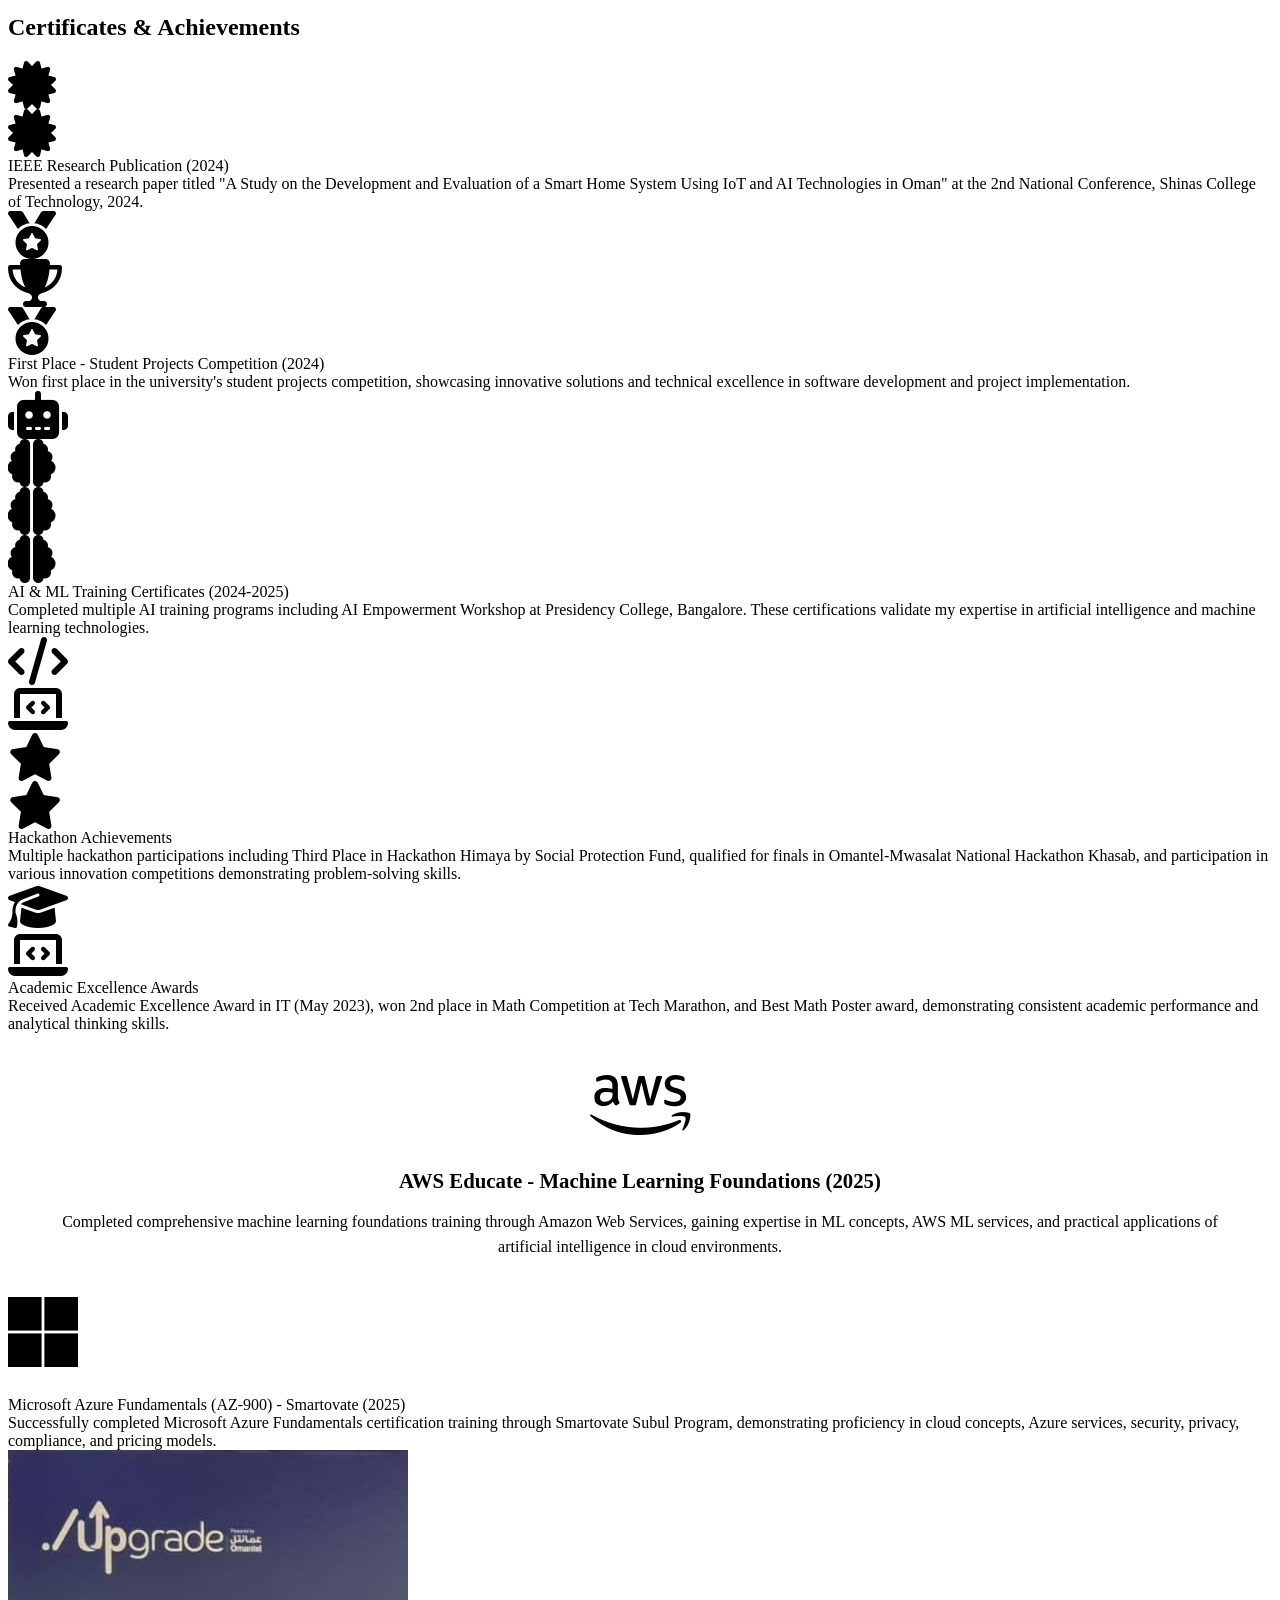
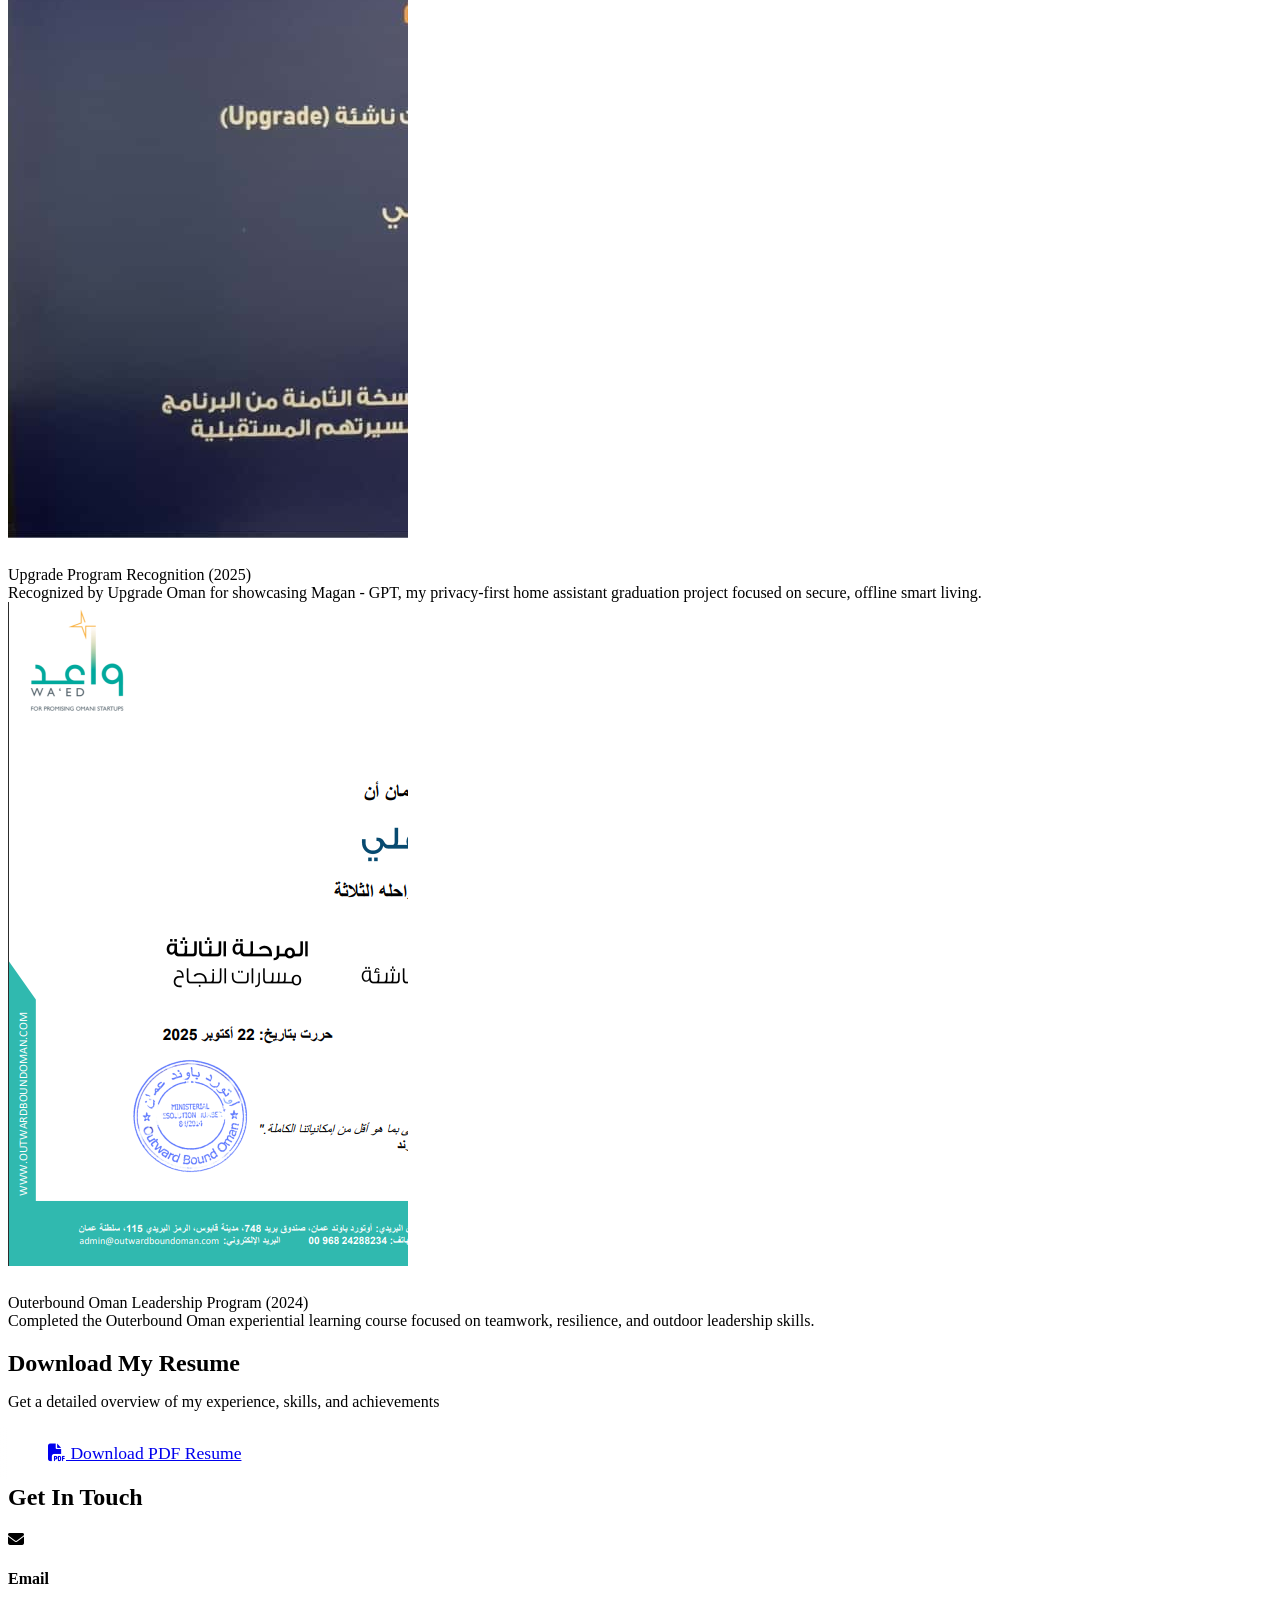
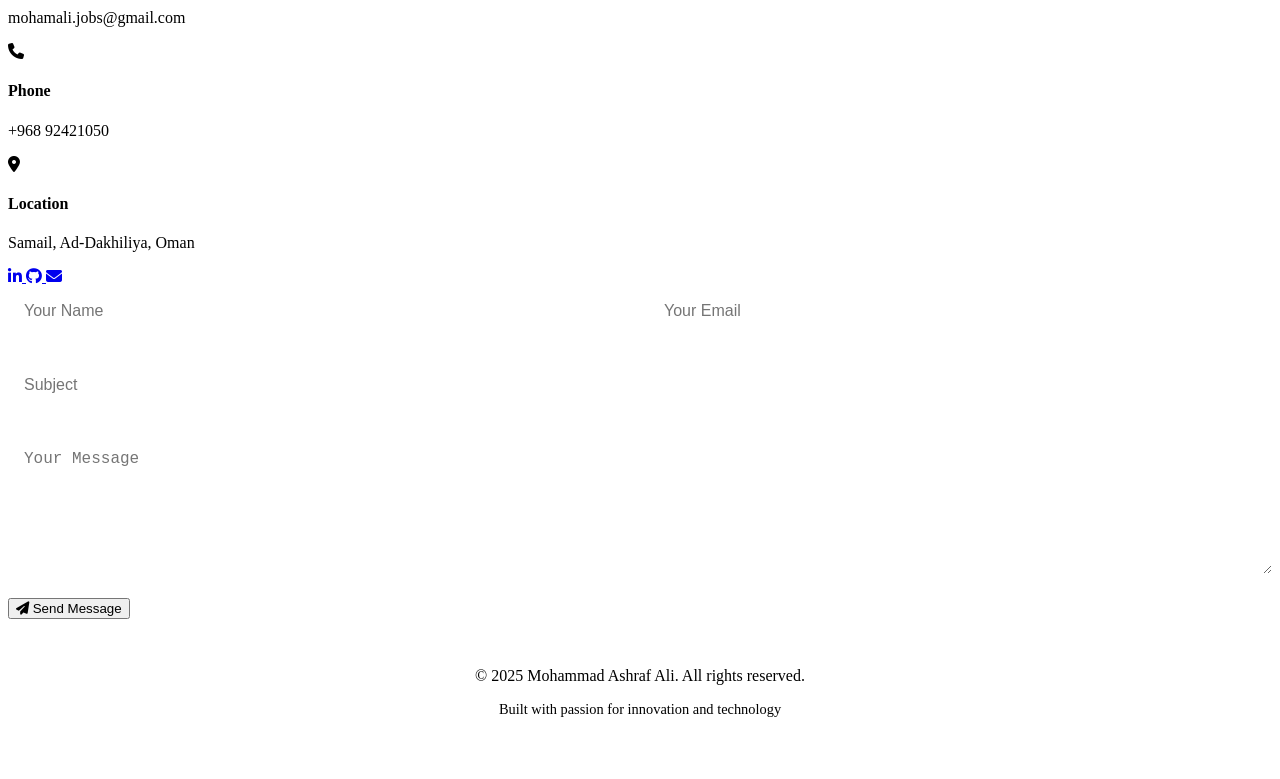
==== commit a7ee342c: "Align outerbound certificate card styles" ====
--- a/index.html
+++ b/index.html
@@ -341,9 +341,9 @@
                 </div>
             </div>
 
-            <div class="certificate-card card-hover" style="width: 100%; max-width: 400px; margin-bottom: 1.5rem;">
-                <div class="certificate-images" style="width: 100%;">
-                    <div class="cert-image">
+            <div class="certificate-card card-hover">
+                <div class="certificate-images" style="width: 100%; max-width: 400px; margin-bottom: 1.5rem;">
+                    <div class="cert-image" style="width: 100%;">
                         <img src="certificates/outerbound oman.png" alt="Outerbound Oman Certificate" onerror="this.parentElement.innerHTML='<i class=\'fas fa-mountain fa-3x\'></i>'" data-index="12" class="lightbox-trigger">
                     </div>
                 </div>
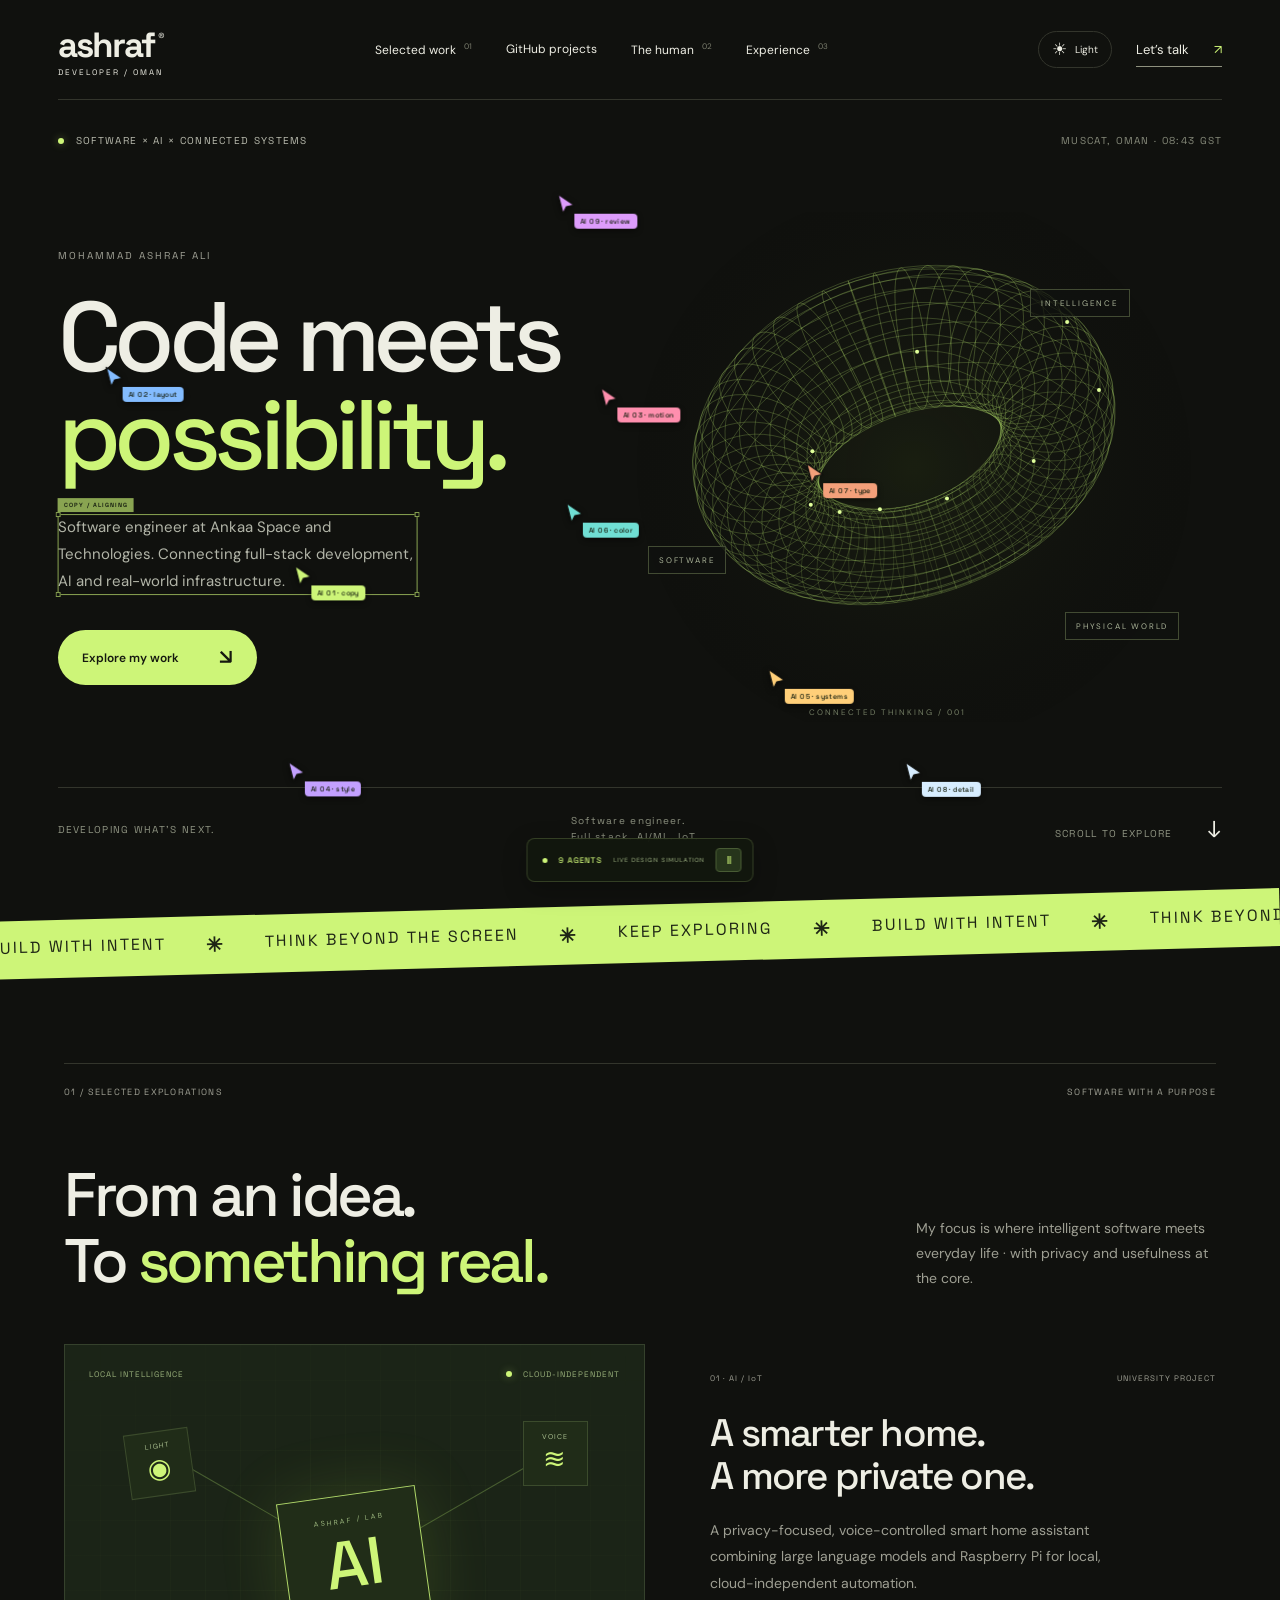
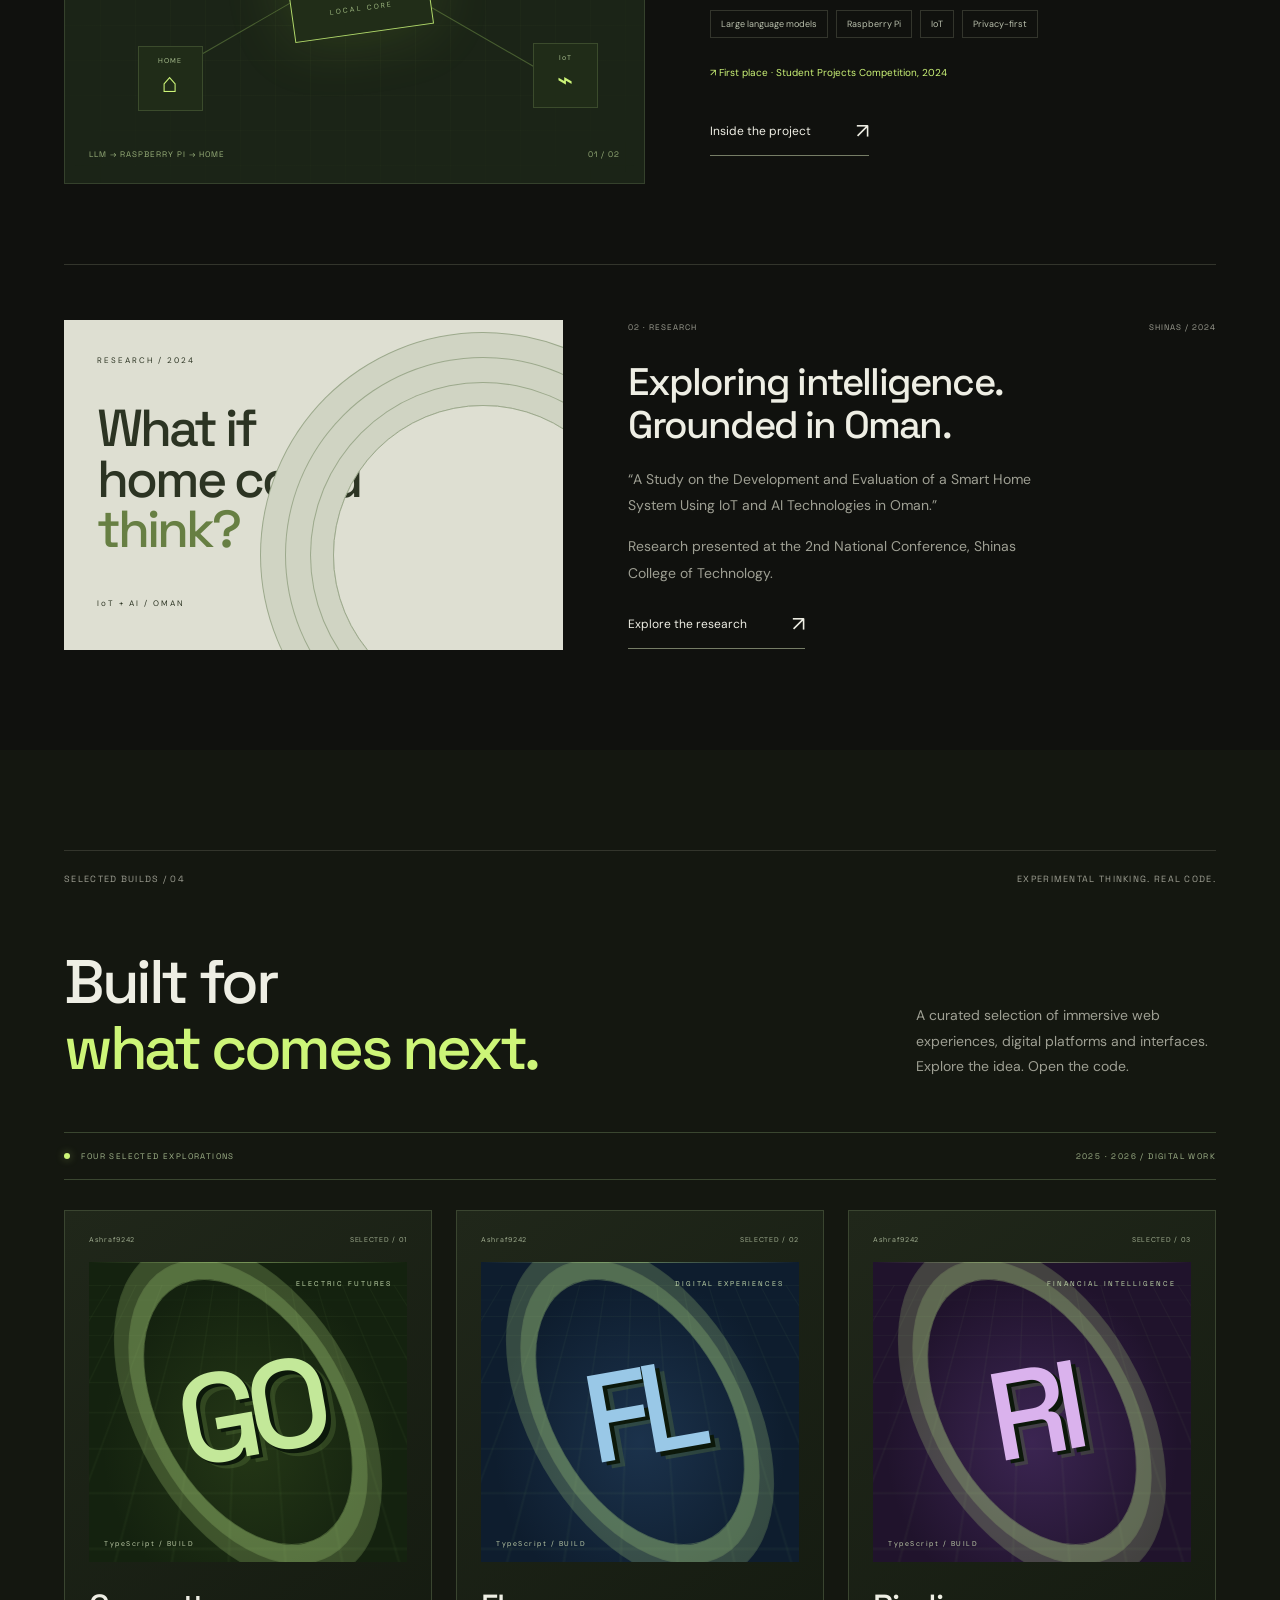
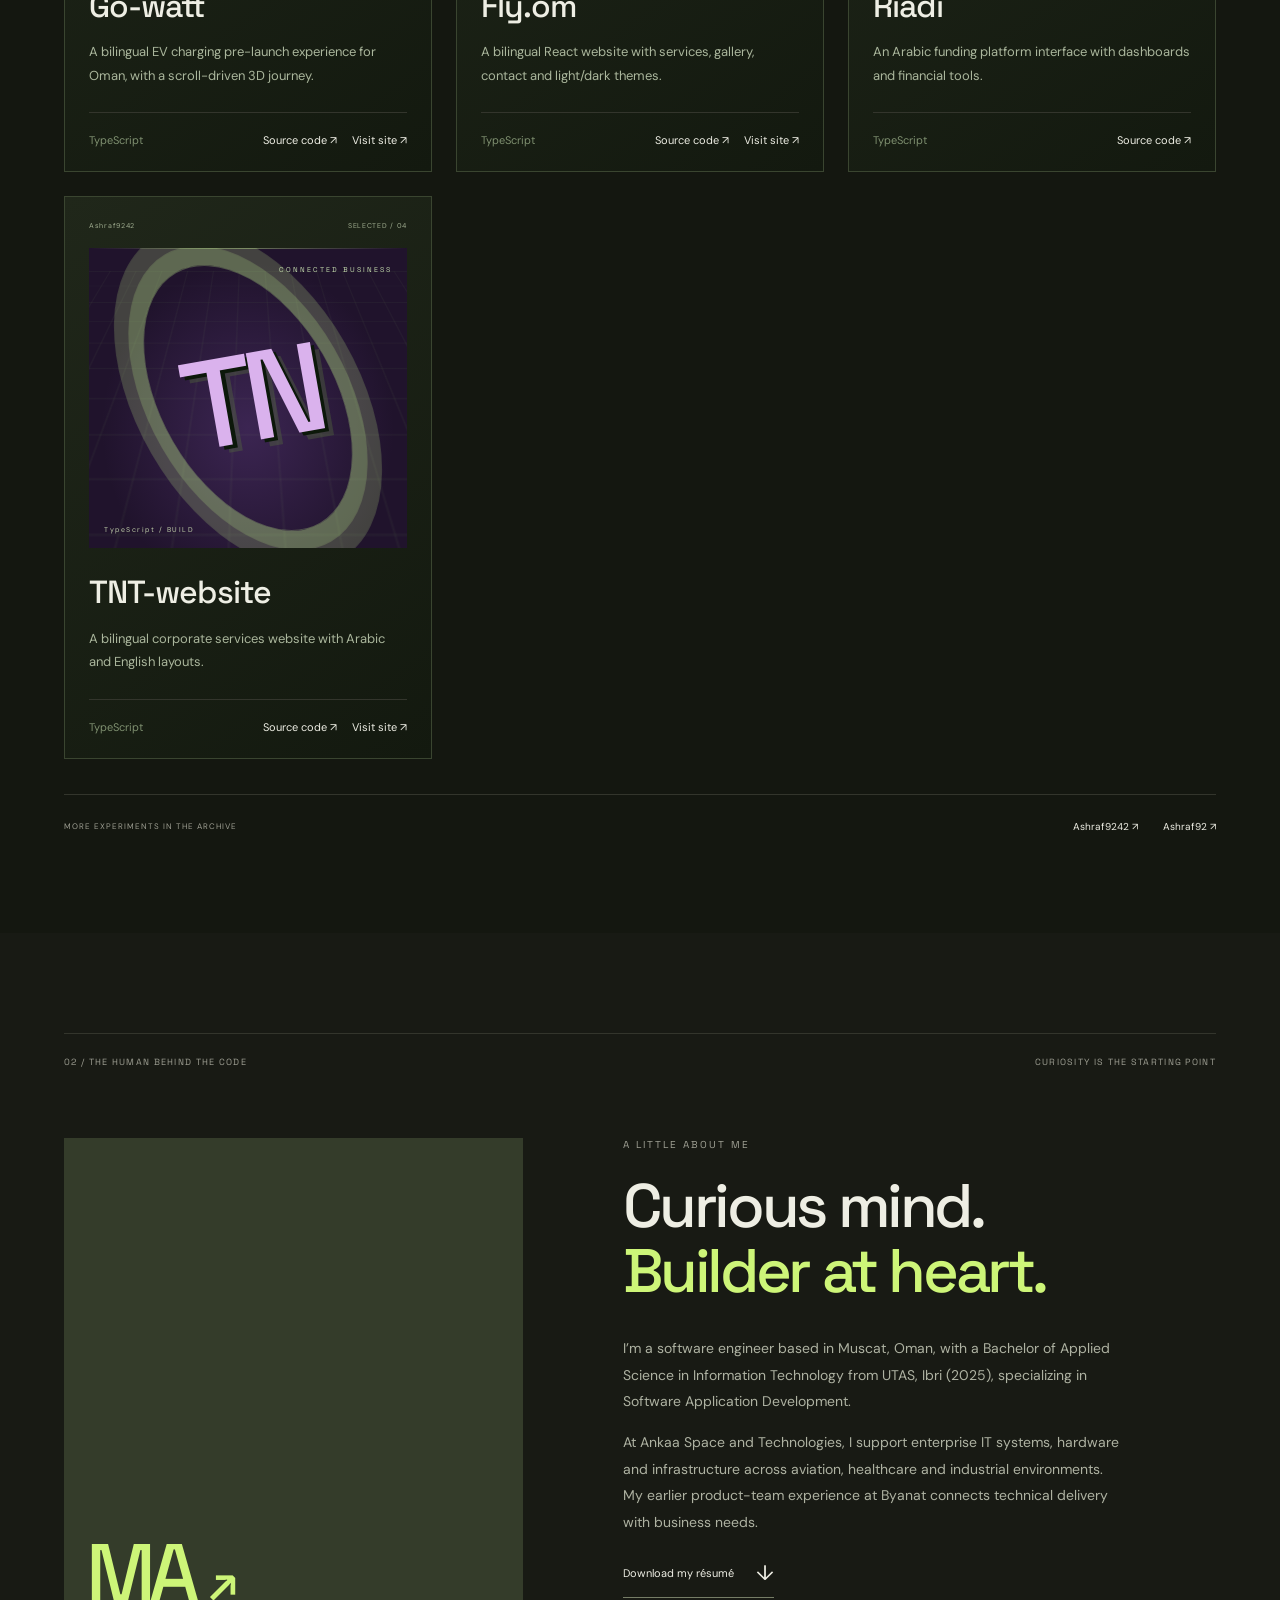
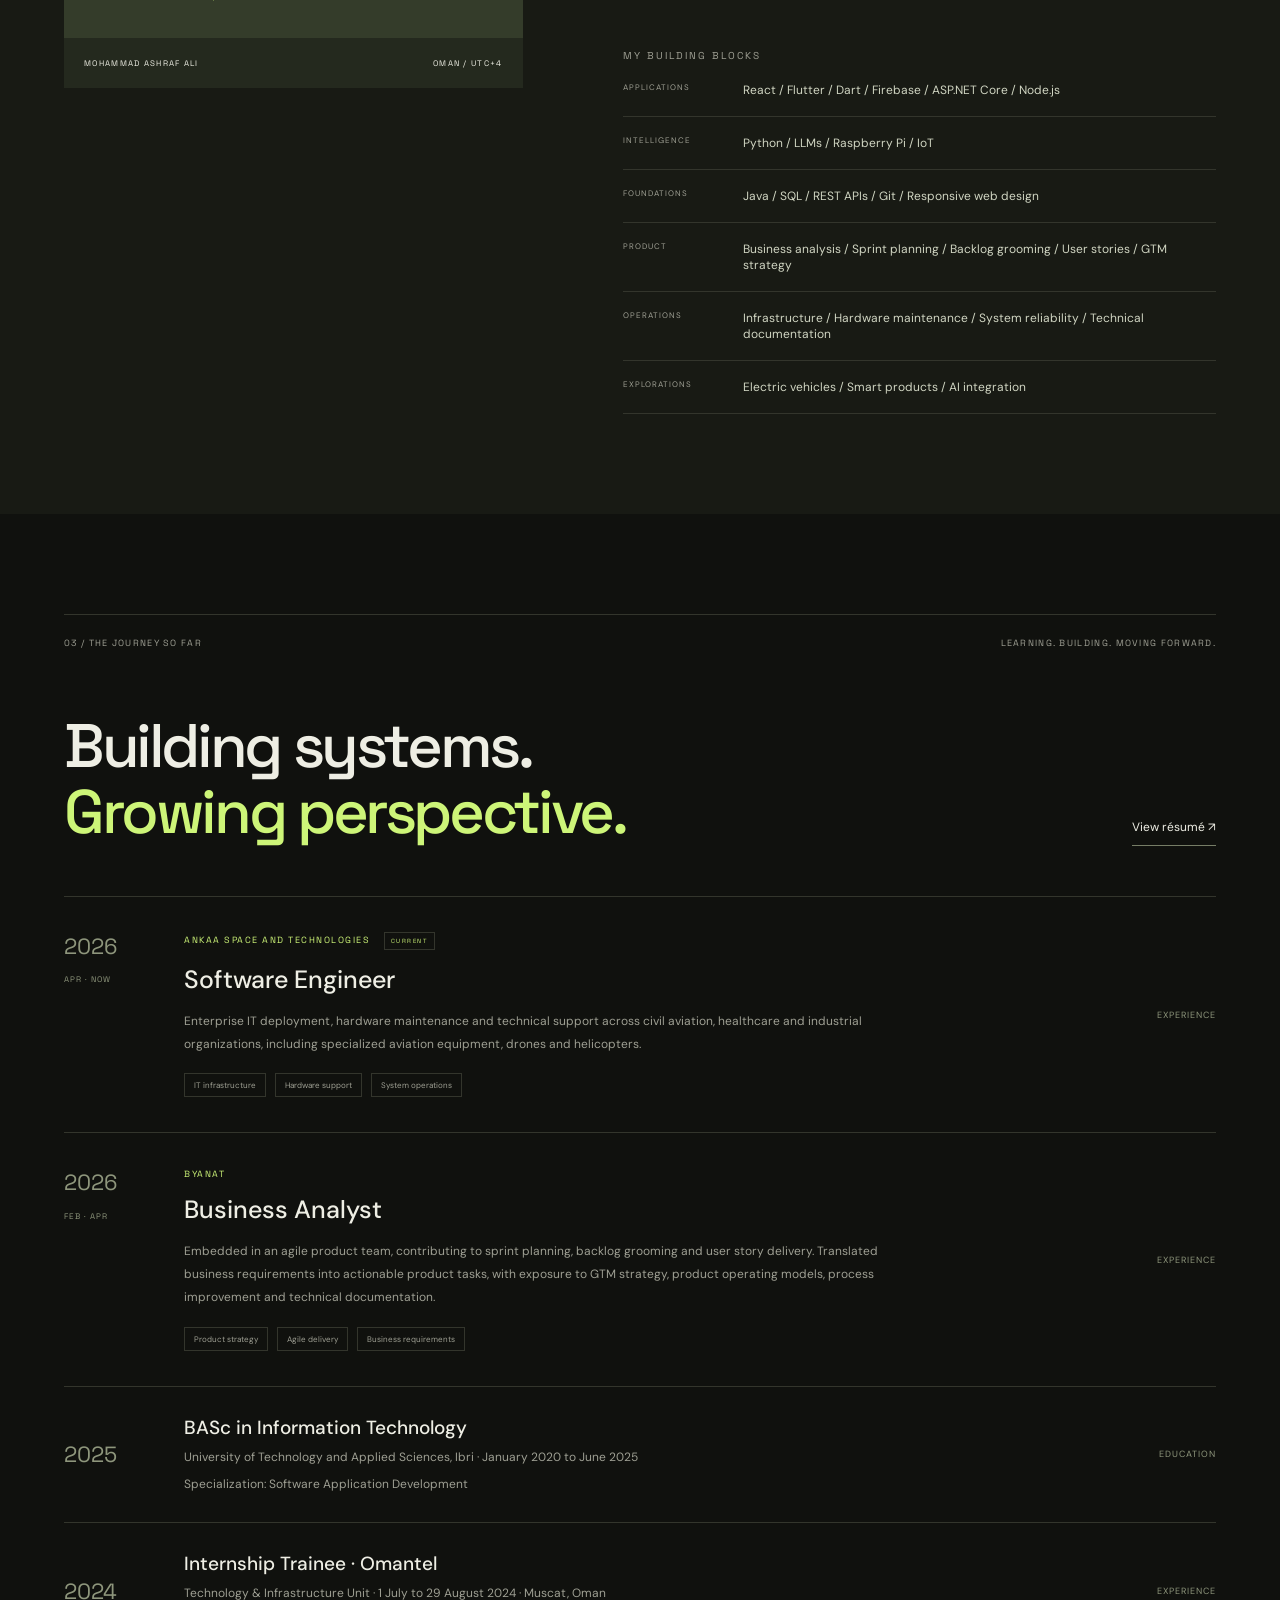
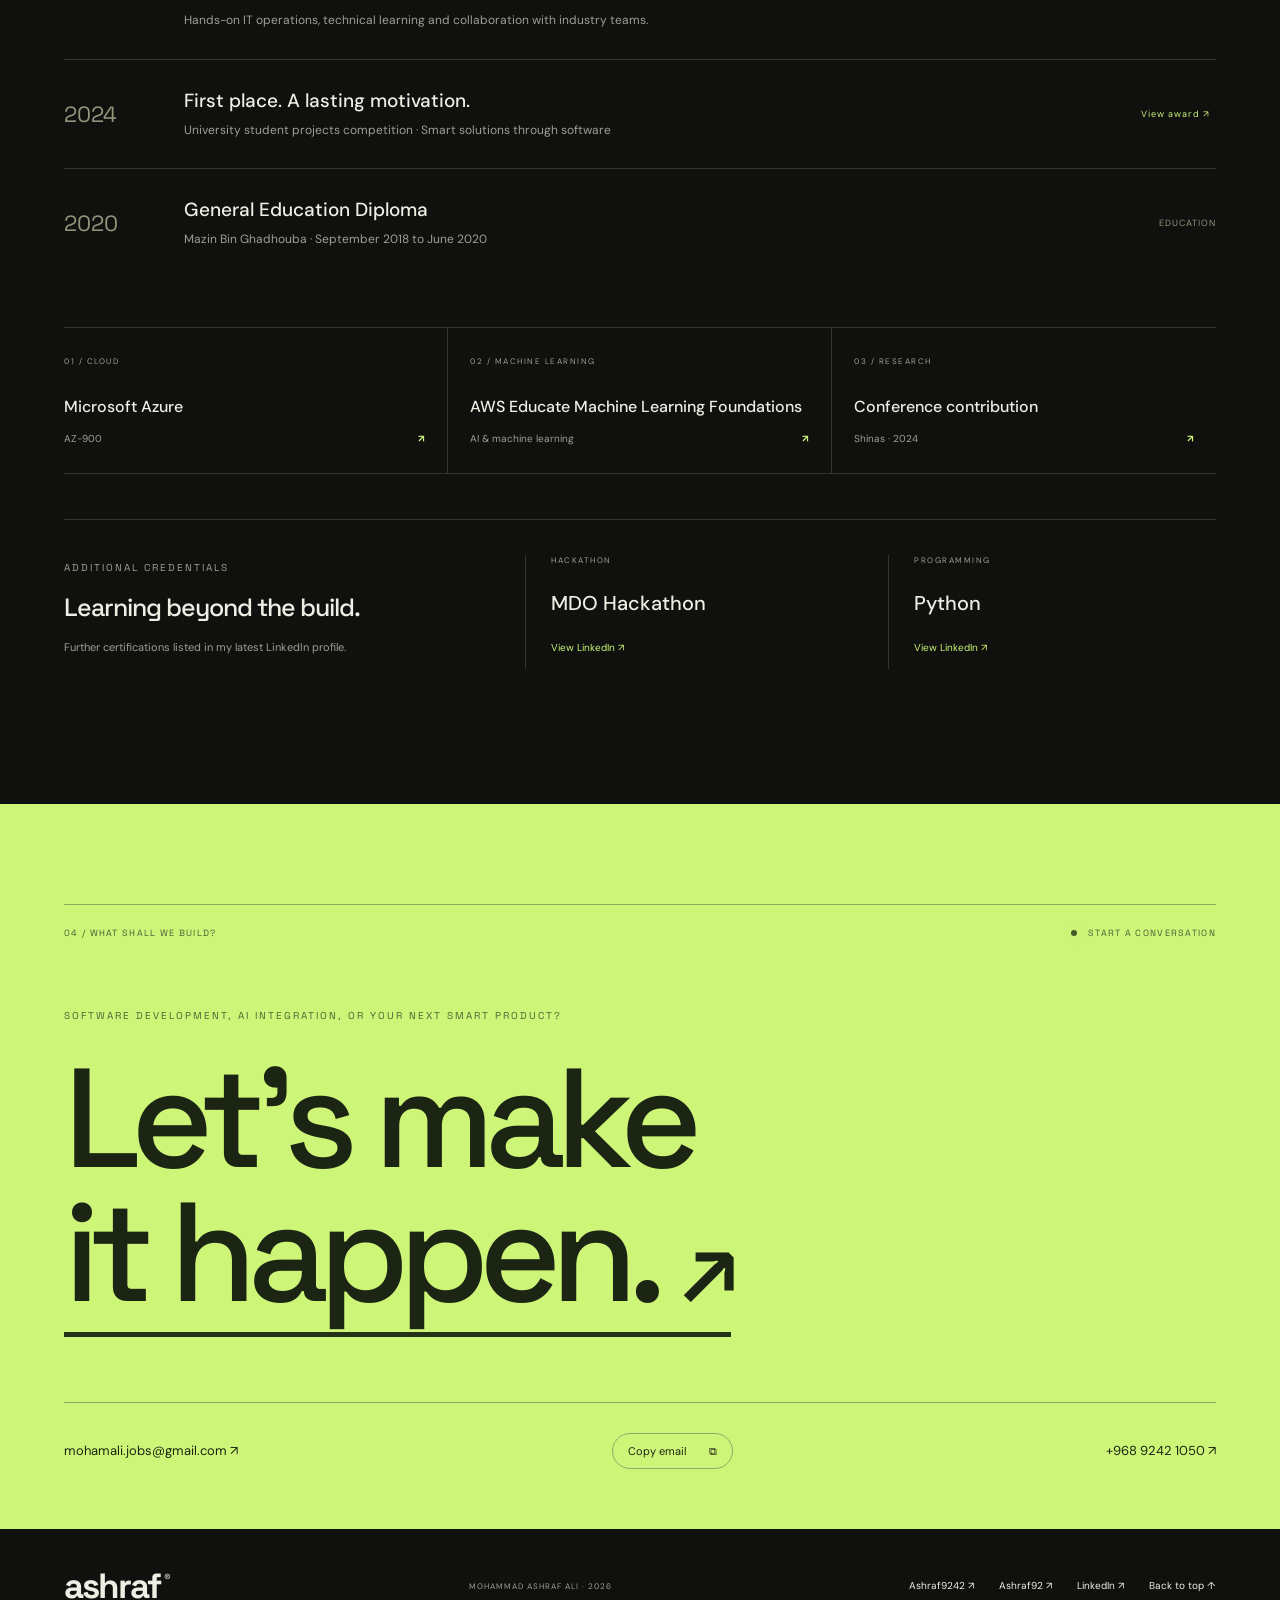
==== commit eccc75d1: "Update creative portfolio with live animations, themes and latest experience" ====
--- a/index.html
+++ b/index.html
@@ -1,1539 +1,13 @@
-<!DOCTYPE html>
-<html lang="en">
-<head>
-    <meta charset="UTF-8">
-    <meta name="viewport" content="width=device-width, initial-scale=1.0">
-    <title>Mohammad Ashraf Ali - Software Developer</title>
-    <link href="https://cdnjs.cloudflare.com/ajax/libs/font-awesome/6.4.0/css/all.min.css" rel="stylesheet">
-    <!-- SCSS Modularization Example: main.scss imports _variables.scss, _navbar.scss, _hero.scss, _timeline.scss, _certificates.scss, _contact.scss, _footer.scss -->
-     <link rel="stylesheet" href="style.css">
-</head>
-<body>
-    <!-- Navbar -->
-    <header role="banner">
-        <div class="nav-container">
-            <div class="logo">MOHAMMAD ASHRAF</div>
-            <nav role="navigation" aria-label="Main Navigation">
-                <ul>
-                    <li><a href="#home">Home</a></li>
-                    <li><a href="#about">About</a></li>
-                    <li><a href="#skills">Skills</a></li>
-                    <li><a href="#experience">Experience</a></li>
-                    <li><a href="#certificates">Certificates</a></li>
-                    <li><a href="#contact">Contact</a></li>
-                    <li>
-                        <button class="theme-toggle" onclick="toggleTheme()" aria-label="Toggle theme">
-                            <i class="fas fa-moon" id="theme-icon"></i>
-                        </button>
-                    </li>
-                </ul>
-            </nav>
-            <button class="mobile-menu" aria-label="Open mobile menu">
-                <i class="fas fa-bars"></i>
-            </button>
-        </div>
-    </header>
-
-    <main>
-        <section id="home" class="hero section">
-        <div class="floating-elements">
-            <div class="floating-element" style="top: 10%; left: 10%; width: 60px; height: 60px; animation-delay: 0s;"></div>
-            <div class="floating-element" style="top: 70%; right: 10%; width: 80px; height: 80px; animation-delay: 2s;"></div>
-            <div class="floating-element" style="top: 40%; left: 80%; width: 40px; height: 40px; animation-delay: 4s;"></div>
-        </div>
-        <div class="container">
-            <div class="hero-content">
-                <div class="hero-text">
-                    <h1>Mohammad Ashraf Ali</h1>
-                    <div class="subtitle">Software Application Developer</div>
-                    <p>🎓 IT Graduate | 💡 Software Developer | 🤖 AI & LLM Enthusiast | 📱 Smart Solutions Builder | UTAS Ibri 2025</p>
-                    <p>Passionate about creating intelligent systems that blend software, hardware, and AI to solve real-world problems, especially within the context of emerging technologies.</p>
-                    <div class="cta-buttons">
-                        <a href="#contact" class="btn btn-primary">
-                            <i class="fas fa-envelope"></i> Get In Touch
-                        </a>
-                         <a href="certificates/Mohammad US Resume.pdf" class="btn btn-secondary" download>
-                     <i class="fas fa-download"></i> Download Resume (PDF)
-                    </a>
-                    </div>
-                </div>
-<div class="hero-image">
-    <div class="profile-card">
-        <div class="profile-pic">
-            <img src="Mohammad/Mohammadasrafali.png" alt="Profile Photo" style="width: 100%; height: 100%; border-radius: 50%; object-fit: cover;" class="lightbox-trigger">
-        </div>
-        <h3>Software Developer</h3>
-        <p>Frontend & Backend & Mobile application & Desktop Software</p>
-    </div>
-</div>
-            </div>
-        </div>
-    </section>
-
-    <section id="about" class="section" style="background: var(--bg-secondary);">
-        <div class="container">
-            <h2 class="section-title">About Me</h2>
-            <div style="max-width: 800px; margin: 0 auto; text-align: center;">
-                <p style="font-size: 1.1rem; line-height: 1.8; color: var(--text-secondary);">
-                Software Application Development graduate (2025) from the University of Technology and Applied Sciences, Ibri. Specialized in AI-driven solutions with expertise in Large Language Models, IoT integration, and privacy-first architectures. Developed an award-winning smart home assistant leveraging LLMs and Raspberry Pi for local, cloud-independent automation. Published IEEE researcher with proven experience in enterprise IT operations and cloud computing (Azure AZ-900, AWS ML certified).
-                </p>
-            </div>
-        </div>
-    </section>
-
-   <section id="skills" class="section">
-    <div class="container">
-        <h2 class="section-title">Skills & Technologies</h2>
-        <div class="skills-grid">
-            <div class="skill-category card-hover">
-                <h3><i class="fas fa-code"></i> Programming Languages</h3>
-                <div class="skill-tags">
-                    <span class="skill-tag">Java</span>
-                    <span class="skill-tag">Python</span>
-                    <span class="skill-tag">React</span>
-                    <span class="skill-tag">Nods.js</span>
-                    <span class="skill-tag">Flutter</span>
-                    <span class="skill-tag">PHP</span>
-                    <span class="skill-tag">Dart</span>
-                    <span class="skill-tag">JavaScript</span>
-                    <span class="skill-tag">SQL</span>
-                </div>
-            </div>
-
-            <div class="skill-category card-hover">
-                <h3><i class="fas fa-mobile-alt"></i> Development Frameworks</h3>
-                <div class="skill-tags">
-                    <span class="skill-tag">Flutter</span>
-                    <span class="skill-tag">Firebase</span>
-                    <span class="skill-tag">ASP.NET Core</span>
-                    <span class="skill-tag">React</span>
-                    <span class="skill-tag">Web Development</span>
-                </div>
-            </div>
-
-            <div class="skill-category card-hover">
-                <h3><i class="fas fa-robot"></i> AI & IoT</h3>
-                <div class="skill-tags">
-                    <span class="skill-tag">AI Systems</span>
-                    <span class="skill-tag">LLMs</span>
-                    <span class="skill-tag">Raspberry Pi</span>
-                    <span class="skill-tag">IoT</span>
-                </div>
-            </div>
-
-            <div class="skill-category card-hover">
-                <h3><i class="fas fa-tools"></i> Tools & Version Control</h3>
-                <div class="skill-tags">
-                    <span class="skill-tag">Git</span>
-                    <span class="skill-tag">GitHub</span>
-                    <span class="skill-tag">Postman</span>
-                    <span class="skill-tag">Visual Studio</span>
-                    <span class="skill-tag">VS Code</span>
-                    <span class="skill-tag">IntelliJ </span>
-                    <span class="skill-tag">NetBeans </span>
-                    <span class="skill-tag">PyCharm </span>
-                    <span class="skill-tag">Android Studio</span>
-                </div>
-            </div>
-
-            <div class="skill-category card-hover">
-                <h3><i class="fas fa-project-diagram"></i> Software & System Design</h3>
-                <div class="skill-tags">
-                    <span class="skill-tag">OOP</span>
-                    <span class="skill-tag">MVC Architecture</span>
-                    <span class="skill-tag">RESTful APIs</span>
-                    <span class="skill-tag">Database Design</span>
-                    <span class="skill-tag">System Integration</span>
-                </div>
-            </div>
-
-            <div class="skill-category card-hover">
-                <h3><i class="fas fa-users"></i> Soft Skills</h3>
-                <div class="skill-tags">
-                    <span class="skill-tag">Leadership</span>
-                    <span class="skill-tag">Problem-Solving</span>
-                    <span class="skill-tag">Communication</span>
-                    <span class="skill-tag">Project Planning</span>
-                    <span class="skill-tag">Time Management</span>
-                    <span class="skill-tag">Team Collaboration</span>
-                    <span class="skill-tag">Adaptability</span>
-                    <span class="skill-tag">Creativity</span>
-                </div>
-            </div>
-        </div>
-    </div>
-    <section id="experience" class="section" style="background: var(--bg-secondary);">
-        <div class="container">
-            <h2 class="section-title">Experience & Education</h2>
-            <div class="experience-timeline">
-                <div class="timeline-item card-hover" style="display: flex; justify-content: space-between; align-items: center;">
-                    <div>
-                        <div class="timeline-date">SEP 2020 - JUN 2025</div>
-                        <div class="timeline-title">Bachelor in Software Applications Development</div>
-                        <div class="timeline-company">University of Technology and Applied Sciences, Ibri</div>
-                        <div class = "timeline-company"> 3.21/4.0 - Specialized in Software Application Development</div>
-                    </div>
-                    <figure style="max-width: 200px; margin-left: 2rem;">
-                        <img src="certificates/Graduation.jpeg" alt="Graduation Statement Certificate" style="width: 100%; border-radius: 10px; box-shadow: 0 4px 6px rgba(0,0,0,0.1); cursor: pointer;" class="lightbox-trigger">
-                        <figcaption class="visually-hidden">Graduation Statement</figcaption>
-                    </figure>
-                </div>
-    
-                <div class="timeline-item card-hover" style="display: flex; justify-content: space-between; align-items: center;">
-                    <div>
-                        <div class="timeline-date">JUL - AUG 2024</div>
-                        <div class="timeline-title">On-Job Training</div>
-                        <div class="timeline-company">Omantel HQ</div>
-                        <div class="timeline-company">
-                            <ul>
-                             <li>Gained hands-on experience in IT operations</li>
-                             <li>Worked with industry technology systems</li>
-                             <li>Collaborated with professional teams</li>
-                            </ul>
-                        </div>
-                    </div>
-                    <figure style="max-width: 200px; margin-left: 2rem;">
-                        <img src="certificates/2024 omantel.png" alt="On-Job Training Certificate" style="width: 100%; border-radius: 10px; box-shadow: 0 4px 6px rgba(0,0,0,0.1); cursor: pointer;" class="lightbox-trigger">
-                        <figcaption class="visually-hidden">Omantel Training Certificate</figcaption>
-                    </figure>
-                </div>
-    
-                <div class="timeline-item card-hover">
-                    <div class="timeline-date">SEP 2018 - JUN 2020</div>
-                    <div class="timeline-title">General Education Diploma (GED)</div>
-                    <div class="timeline-company">Mazin Bin Ghadhouba, Samail</div>
-                    <div class="timeline-company">Completed foundational education with excellence in mathematics and English</div>
-                </div>
-            </div>
-        </div>
-    </section>
-
-<section id="certificates" class="section">
-    <div class="container">
-        <h2 class="section-title">Certificates & Achievements</h2>
-        <div class="certificates-grid">
-           
-
-            <div class="certificate-card card-hover">
-                <div class="certificate-images">
-                    <div class="cert-image">
-                        <img src="certificates/Conference Shinas 2024.png" alt="Certificate Image 1" onerror="this.parentElement.innerHTML='<i class=\'fas fa-certificate fa-3x\'></i>'" data-index="0" class="lightbox-trigger">
-                    </div>
-                    <div class="cert-image">
-                        <img src="certificates/Conference Shinas 2 2024.jpg" alt="Certificate Image 1" onerror="this.parentElement.innerHTML='<i class=\'fas fa-certificate fa-3x\'></i>'" data-index="0" class="lightbox-trigger">
-                    </div>
-                </div>
-                <div class="certificate-content">
-                    <div class="certificate-title">IEEE Research Publication (2024)</div>
-                    <div class="certificate-description">Presented a research paper titled "A Study on the Development and Evaluation of a Smart Home System Using IoT and AI Technologies in Oman" at the 2nd National Conference, Shinas College of Technology, 2024.</div>
-                </div>
-            </div>
-
-            <div class="certificate-card card-hover">
-                <div class="certificate-images">
-                    <div class="cert-image">
-                        <img src="certificates/project title.png" alt="Certificate Image 3" onerror="this.parentElement.innerHTML='<i class=\'fas fa-medal fa-3x\'></i>'" data-index="2" class="lightbox-trigger">
-                    </div>
-                    <div class="cert-image">
-                        <img src="certificates/2024 end final year project.png" alt="Certificate Image 1" onerror="this.parentElement.innerHTML='<i class=\'fas fa-trophy fa-3x\'></i>'" data-index="1" class="lightbox-trigger">
-                    </div>
-                    <div class="cert-image">
-                        <img src="certificates/2024 final year project.png" alt="Certificate Image 2" onerror="this.parentElement.innerHTML='<i class=\'fas fa-medal fa-3x\'></i>'" data-index="2" class="lightbox-trigger">
-                    </div>
-                   
-                </div>
-                <div class="certificate-content">
-                    <div class="certificate-title">First Place - Student Projects Competition (2024)</div>
-                    <div class="certificate-description">Won first place in the university's student projects competition, showcasing innovative solutions and technical excellence in software development and project implementation.</div>
-                </div>
-            </div>
-
-            <div class="certificate-card card-hover">
-                <div class="certificate-images">
-                    <div class="cert-image">
-                        <img src="certificates/international Ai 2025.png" alt="Certificate Image 1" onerror="this.parentElement.innerHTML='<i class=\'fas fa-robot fa-3x\'></i>'" data-index="3" class="lightbox-trigger">
-                    </div>
-                    <div class="cert-image">
-                        <img src="certificates/oct2024.png" alt="Certificate Image 2" onerror="this.parentElement.innerHTML='<i class=\'fas fa-brain fa-3x\'></i>'" data-index="4" class="lightbox-trigger">
-                    </div>
-                    <div class="cert-image">
-                        <img src="certificates/OSHA 2024.png" alt="Certificate Image 2" onerror="this.parentElement.innerHTML='<i class=\'fas fa-brain fa-3x\'></i>'" data-index="4" class="lightbox-trigger">
-                    </div>
-                    <div class="cert-image">
-                        <img src="certificates/python 2024.png" alt="Certificate Image 2" onerror="this.parentElement.innerHTML='<i class=\'fas fa-brain fa-3x\'></i>'" data-index="4" class="lightbox-trigger">
-                    </div>
-                </div>
-                <div class="certificate-content">
-                    <div class="certificate-title">AI & ML Training Certificates (2024-2025)</div>
-                    <div class="certificate-description">Completed multiple AI training programs including AI Empowerment Workshop at Presidency College, Bangalore. These certifications validate my expertise in artificial intelligence and machine learning technologies.</div>
-                </div>
-            </div>
-
-            <div class="certificate-card card-hover">
-                <div class="certificate-images">
-                    <div class="cert-image">
-                        <img src="certificates/2023 Utasibri.png" alt="Certificate Image 1" onerror="this.parentElement.innerHTML='<i class=\'fas fa-code fa-3x\'></i>'" data-index="7" class="lightbox-trigger">
-                    </div>
-                    <div class="cert-image">
-                        <img src="certificates/2023 Utasibri2.png" alt="Certificate Image 2" onerror="this.parentElement.innerHTML='<i class=\'fas fa-laptop-code fa-3x\'></i>'" data-index="8" class="lightbox-trigger">
-                    </div>
-                    <div class="cert-image">
-                        <img src="certificates/2022 casibri2.png" alt="Certificate Image 2" onerror="this.parentElement.innerHTML='<i class=\'fas fa-star fa-3x\'></i>'" data-index="10" class="lightbox-trigger">
-                    </div>
-                    <div class="cert-image">
-                        <img src="certificates/2022 sharqiyah.png" alt="Certificate Image 2" onerror="this.parentElement.innerHTML='<i class=\'fas fa-star fa-3x\'></i>'" data-index="10" class="lightbox-trigger">
-                    </div>
-                </div>
-                <div class="certificate-content">
-                    <div class="certificate-title">Hackathon Achievements</div>
-                    <div class="certificate-description">Multiple hackathon participations including Third Place in Hackathon Himaya by Social Protection Fund, qualified for finals in Omantel-Mwasalat National Hackathon Khasab, and participation in various innovation competitions demonstrating problem-solving skills.</div>
-                </div>
-            </div>
-
-            <div class="certificate-card card-hover">
-                <div class="certificate-images">
-                    <div class="cert-image">
-                        <img src="certificates/2023 casibri.png" alt="Certificate Image 1" onerror="this.parentElement.innerHTML='<i class=\'fas fa-graduation-cap fa-3x\'></i>'" data-index="9" class="lightbox-trigger">
-                    </div>
-                    <div class="cert-image">
-                        <img src="certificates/2024 casMath.png" alt="Certificate Image 2" onerror="this.parentElement.innerHTML='<i class=\'fas fa-laptop-code fa-3x\'></i>'" data-index="8" class="lightbox-trigger">
-                    </div>
-                </div>
-                <div class="certificate-content">
-                    <div class="certificate-title">Academic Excellence Awards</div>
-                    <div class="certificate-description">Received Academic Excellence Award in IT (May 2023), won 2nd place in Math Competition at Tech Marathon, and Best Math Poster award, demonstrating consistent academic performance and analytical thinking skills.</div>
-                </div>
-            </div>
-
-            <div class="certificate-card card-hover" style="display: flex; flex-direction: column; align-items: center; text-align: center; padding: 2rem;">
-                <div class="certificate-images" style="width: 100%; max-width: 400px; margin-bottom: 1.5rem;">
-                    <div class="cert-image" style="width: 100%;">
-                        <img src="certificates/AWS AI & ML.png" alt="AWS ML Foundations Certificate" onerror="this.parentElement.innerHTML='<i class=\'fab fa-aws fa-5x\'></i>'" data-index="3" class="lightbox-trigger" style="width: 100%; height: auto; border-radius: 12px; box-shadow: 0 8px 20px rgba(0,0,0,0.15); transition: transform 0.3s ease, box-shadow 0.3s ease; cursor: pointer;" onmouseover="this.style.transform='scale(1.02)'; this.style.boxShadow='0 12px 28px rgba(0,0,0,0.2)'" onmouseout="this.style.transform='scale(1)'; this.style.boxShadow='0 8px 20px rgba(0,0,0,0.15)'">
-                    </div>
-                </div>
-                <div class="certificate-content" style="width: 100%;">
-                    <div class="certificate-title" style="font-size: 1.3rem; font-weight: bold; margin-bottom: 1rem; color: var(--primary-color);">AWS Educate - Machine Learning Foundations (2025)</div>
-                    <div class="certificate-description" style="font-size: 1rem; line-height: 1.6; color: var(--text-secondary);">Completed comprehensive machine learning foundations training through Amazon Web Services, gaining expertise in ML concepts, AWS ML services, and practical applications of artificial intelligence in cloud environments.</div>
-                </div>
-            </div>
-            
-            <div class="certificate-card card-hover">
-                <div class="certificate-images" style="width: 100%; max-width: 400px; margin-bottom: 1.5rem;">
-                    <div class="cert-image" style="width: 100%;">
-                        <img src="certificates/AZ-900 2025.png" alt="Azure AZ-900 Certificate" onerror="this.parentElement.innerHTML='<i class=\'fab fa-microsoft fa-5x\'></i>'" data-index="4" class="lightbox-trigger" style="width: 100%; height: auto; border-radius: 12px; box-shadow: 0 8px 20px rgba(0,0,0,0.15); transition: transform 0.3s ease, box-shadow 0.3s ease; cursor: pointer;" onmouseover="this.style.transform='scale(1.02)'; this.style.boxShadow='0 12px 28px rgba(0,0,0,0.2)'" onmouseout="this.style.transform='scale(1)'; this.style.boxShadow='0 8px 20px rgba(0,0,0,0.15)'">
-                    </div>
-                </div>
-                <div class="certificate-content" >
-                    <div class="certificate-title" >Microsoft Azure Fundamentals (AZ-900) - Smartovate (2025)</div>
-                    <div class="certificate-description" >Successfully completed Microsoft Azure Fundamentals certification training through Smartovate Subul Program, demonstrating proficiency in cloud concepts, Azure services, security, privacy, compliance, and pricing models.</div>
-                </div>
-            </div>
-
-            <div class="certificate-card card-hover">
-                <div class="certificate-images" style="width: 100%; max-width: 400px; margin-bottom: 1.5rem;">
-                    <div class="cert-image" style="width: 100%;">
-                        <img src="certificates/Upgrade 2025.jpg" alt="Upgrade Program Certificate" onerror="this.parentElement.innerHTML='<i class=\'fas fa-award fa-3x\'></i>'" data-index="11" class="lightbox-trigger">
-                    </div>
-                </div>
-                <div class="certificate-content">
-                    <div class="certificate-title">Upgrade Program Recognition (2025)</div>
-                    <div class="certificate-description">Recognized by Upgrade Oman for showcasing Magan - GPT, my privacy-first home assistant graduation project focused on secure, offline smart living.</div>
-                </div>
-            </div>
-
-            <div class="certificate-card card-hover">
-                <div class="certificate-images" style="width: 100%; max-width: 400px; margin-bottom: 1.5rem;">
-                    <div class="cert-image" style="width: 100%;">
-                        <img src="certificates/outerbound oman.png" alt="Outerbound Oman Certificate" onerror="this.parentElement.innerHTML='<i class=\'fas fa-mountain fa-3x\'></i>'" data-index="12" class="lightbox-trigger">
-                    </div>
-                </div>
-                <div class="certificate-content">
-                    <div class="certificate-title">Outerbound Oman Leadership Program (2024)</div>
-                    <div class="certificate-description">Completed the Outerbound Oman experiential learning course focused on teamwork, resilience, and outdoor leadership skills.</div>
-                </div>
-            </div>
-
-            <!-- Additional Certificates -->
-        
-            </div>
-        </div>
-    </div>
-</section>
-
-    </main>
-
-    <!-- Lightbox Modal -->
-<div id="lightbox-modal" class="lightbox-modal" style="display:none;">
-    <span class="lightbox-close" id="lightbox-close">&times;</span>
-    <img class="lightbox-content" id="lightbox-image" src="" alt="Full View Certificate">
-    <a class="lightbox-prev" id="lightbox-prev">&#10094;</a>
-    <a class="lightbox-next" id="lightbox-next">&#10095;</a>
-</div>
-
-<style>
-/* Enhanced Lightbox Modal with Animations */
-.lightbox-modal {
-    position: fixed;
-    z-index: 2000;
-    padding-top: 60px;
-    left: 0;
-    top: 0;
-    width: 100%;
-    height: 100%;
-    overflow: auto;
-    background-color: rgba(0,0,0,0.95);
-    display: flex;
-    align-items: center;
-    justify-content: center;
-    animation: fadeIn 0.3s ease-out;
-}
-
-@keyframes fadeIn {
-    from { opacity: 0; }
-    to { opacity: 1; }
-}
-
-.lightbox-content {
-    max-width: 90%;
-    max-height: 80%;
-    border-radius: 15px;
-    box-shadow: 0 20px 60px rgba(0,0,0,0.5);
-    animation: zoomIn 0.4s ease-out;
-    transition: transform 0.3s ease;
-}
-
-.lightbox-content:hover {
-    transform: scale(1.02);
-}
-
-@keyframes zoomIn {
-    from { 
-        transform: scale(0.8); 
-        opacity: 0; 
-    }
-    to { 
-        transform: scale(1); 
-        opacity: 1; 
-    }
-}
-
-.lightbox-close {
-    position: fixed;
-    top: 20px;
-    right: 35px;
-    color: #fff;
-    font-size: 40px;
-    font-weight: bold;
-    cursor: pointer;
-    user-select: none;
-    z-index: 2100;
-    transition: all 0.3s ease;
-    width: 50px;
-    height: 50px;
-    display: flex;
-    align-items: center;
-    justify-content: center;
-    border-radius: 50%;
-    background: rgba(255,255,255,0.1);
-    backdrop-filter: blur(10px);
-}
-
-.lightbox-close:hover {
-    background: rgba(255,255,255,0.2);
-    transform: rotate(90deg) scale(1.1);
-    color: #ff6b6b;
-}
-
-.lightbox-prev, .lightbox-next {
-    cursor: pointer;
-    position: fixed;
-    top: 50%;
-    width: 60px;
-    height: 60px;
-    padding: 16px;
-    margin-top: -30px;
-    color: white;
-    font-weight: bold;
-    font-size: 30px;
-    user-select: none;
-    z-index: 2100;
-    transition: all 0.3s ease;
-    border-radius: 50%;
-    background: rgba(255,255,255,0.1);
-    backdrop-filter: blur(10px);
-    display: none; /* Hide by default */
-}
-
-/* Only show navigation arrows when lightbox is visible */
-.lightbox-modal:not([style*="display: none"]) .lightbox-prev,
-.lightbox-modal:not([style*="display: none"]) .lightbox-next {
-    display: flex;
-    align-items: center;
-    justify-content: center;
-}
-
-.lightbox-prev:hover, .lightbox-next:hover {
-    background: rgba(255,255,255,0.2);
-    transform: scale(1.1);
-    color: #4ecdc4;
-}
-
-.lightbox-prev {
-    left: 20px;
-}
-
-.lightbox-next {
-    right: 20px;
-}
-
-/* Enhanced Page Animations */
-@keyframes slideInFromTop {
-    0% {
-        transform: translateY(-100px);
-        opacity: 0;
-    }
-    100% {
-        transform: translateY(0);
-        opacity: 1;
-    }
-}
-
-@keyframes slideInFromLeft {
-    0% {
-        transform: translateX(-100px);
-        opacity: 0;
-    }
-    100% {
-        transform: translateX(0);
-        opacity: 1;
-    }
-}
-
-@keyframes slideInFromRight {
-    0% {
-        transform: translateX(100px);
-        opacity: 0;
-    }
-    100% {
-        transform: translateX(0);
-        opacity: 1;
-    }
-}
-
-@keyframes fadeInUp {
-    0% {
-        transform: translateY(50px);
-        opacity: 0;
-    }
-    100% {
-        transform: translateY(0);
-        opacity: 1;
-    }
-}
-
-@keyframes pulse {
-    0%, 100% {
-        transform: scale(1);
-    }
-    50% {
-        transform: scale(1.05);
-    }
-}
-
-@keyframes float {
-    0%, 100% {
-        transform: translateY(0px) rotate(0deg);
-    }
-    50% {
-        transform: translateY(-20px) rotate(180deg);
-    }
-}
-
-@keyframes glow {
-    0%, 100% {
-        box-shadow: 0 0 20px rgba(37, 99, 235, 0.3);
-    }
-    50% {
-        box-shadow: 0 0 30px rgba(37, 99, 235, 0.6);
-    }
-}
-
-@keyframes typewriter {
-    from {
-        width: 0;
-    }
-    to {
-        width: 100%;
-    }
-}
-
-/* Enhanced Floating Elements */
-.floating-elements {
-    position: absolute;
-    width: 100%;
-    height: 100%;
-    overflow: hidden;
-    z-index: 1;
-}
-
-.floating-element {
-    position: absolute;
-    background: linear-gradient(135deg, var(--primary-color), var(--accent-color));
-    border-radius: 50%;
-    opacity: 0.1;
-    animation: float 6s ease-in-out infinite;
-    filter: blur(1px);
-}
-
-.floating-element:nth-child(1) {
-    animation-delay: 0s;
-    animation-duration: 8s;
-}
-
-.floating-element:nth-child(2) {
-    animation-delay: 2s;
-    animation-duration: 10s;
-}
-
-.floating-element:nth-child(3) {
-    animation-delay: 4s;
-    animation-duration: 12s;
-}
-
-/* Enhanced Hero Section */
-.hero {
-    animation: fadeInUp 1s ease-out;
-}
-
-.hero-text h1 {
-    animation: slideInFromLeft 1s ease-out 0.3s both;
-    overflow: hidden;
-    white-space: nowrap;
-}
-
-.subtitle {
-    animation: slideInFromLeft 1s ease-out 0.6s both;
-}
-
-.hero-text p {
-    animation: slideInFromLeft 1s ease-out 0.9s both;
-}
-
-.cta-buttons {
-    animation: slideInFromLeft 1s ease-out 1.2s both;
-}
-
-.hero-image {
-    animation: slideInFromRight 1s ease-out 0.6s both;
-}
-
-/* Enhanced Profile Card */
-.profile-card {
-    animation: fadeInUp 1s ease-out 0.9s both;
-    transition: all 0.4s ease;
-}
-
-.profile-card:hover {
-    transform: rotate(0deg) scale(1.05);
-    box-shadow: 0 25px 50px rgba(0,0,0,0.2);
-}
-
-.profile-pic {
-    transition: all 0.4s ease;
-}
-
-.profile-pic:hover {
-    transform: scale(1.1);
-    animation: glow 2s ease-in-out infinite;
-}
-
-/* Enhanced Section Animations */
-.section {
-    opacity: 0;
-    transform: translateY(50px);
-    transition: all 0.8s ease;
-}
-
-.section.animate {
-    opacity: 1;
-    transform: translateY(0);
-}
-
-.section-title {
-    animation: slideInFromTop 1s ease-out both;
-}
-
-/* Enhanced Skill Categories */
-.skill-category {
-    animation: fadeInUp 0.8s ease-out both;
-    transition: all 0.4s ease;
-}
-
-.skill-category:hover {
-    transform: translateY(-10px) scale(1.02);
-    box-shadow: 0 20px 40px rgba(0,0,0,0.15);
-}
-
-.skill-tag {
-    transition: all 0.3s ease;
-    animation: fadeInUp 0.6s ease-out both;
-}
-
-.skill-tag:hover {
-    transform: scale(1.1);
-    animation: pulse 1s ease-in-out infinite;
-}
-
-/* Enhanced Timeline Items */
-.timeline-item {
-    animation: slideInFromLeft 0.8s ease-out both;
-    transition: all 0.4s ease;
-}
-
-.timeline-item:nth-child(even) {
-    animation: slideInFromRight 0.8s ease-out both;
-}
-
-.timeline-item:hover {
-    transform: translateX(10px) scale(1.02);
-    box-shadow: 0 15px 30px rgba(0,0,0,0.15);
-}
-
-/* Enhanced Certificate Cards */
-.certificate-card {
-    animation: fadeInUp 0.8s ease-out both;
-    transition: all 0.4s ease;
-}
-
-.certificate-card:hover {
-    transform: translateY(-15px) scale(1.02);
-    box-shadow: 0 25px 50px rgba(0,0,0,0.2);
-}
-
-.cert-image {
-    transition: all 0.4s ease;
-    overflow: hidden;
-}
-
-.cert-image:hover {
-    transform: scale(1.05);
-}
-
-.cert-image img {
-    transition: all 0.4s ease;
-}
-
-.cert-image:hover img {
-    transform: scale(1.1);
-}
-
-/* Enhanced Contact Items */
-.contact-item {
-    animation: slideInFromLeft 0.8s ease-out both;
-    transition: all 0.4s ease;
-}
-
-.contact-item:hover {
-    transform: translateX(15px) scale(1.02);
-    box-shadow: 0 15px 30px rgba(0,0,0,0.15);
-}
-
-.contact-icon {
-    transition: all 0.4s ease;
-}
-
-.contact-item:hover .contact-icon {
-    transform: scale(1.1) rotate(5deg);
-    animation: pulse 1s ease-in-out infinite;
-}
-
-/* Enhanced Social Links */
-.social-link {
-    transition: all 0.4s ease;
-    animation: fadeInUp 0.8s ease-out both;
-}
-
-.social-link:hover {
-    transform: scale(1.2) rotate(5deg);
-    animation: pulse 1s ease-in-out infinite;
-}
-
-/* Enhanced Buttons */
-.btn {
-    transition: all 0.4s ease;
-    position: relative;
-    overflow: hidden;
-}
-
-.btn::before {
-    content: '';
-    position: absolute;
-    top: 0;
-    left: -100%;
-    width: 100%;
-    height: 100%;
-    background: linear-gradient(90deg, transparent, rgba(255,255,255,0.2), transparent);
-    transition: left 0.5s;
-}
-
-.btn:hover::before {
-    left: 100%;
-}
-
-.btn-primary:hover {
-    transform: translateY(-3px);
-    box-shadow: 0 15px 30px rgba(37, 99, 235, 0.4);
-}
-
-.btn-secondary:hover {
-    transform: translateY(-3px);
-    box-shadow: 0 15px 30px rgba(37, 99, 235, 0.3);
-}
-
-/* Enhanced Resume Section */
-.resume-section {
-    animation: fadeInUp 1s ease-out both;
-    transition: all 0.4s ease;
-}
-
-.resume-section:hover {
-    transform: scale(1.02);
-    box-shadow: 0 20px 40px rgba(0,0,0,0.1);
-}
-
-/* Enhanced Navigation */
-.nav-container {
-    animation: slideInFromTop 0.8s ease-out;
-}
-
-nav[role="navigation"] a {
-    position: relative;
-    transition: all 0.3s ease;
-}
-
-nav[role="navigation"] a::after {
-    content: '';
-    position: absolute;
-    bottom: -5px;
-    left: 0;
-    width: 0;
-    height: 2px;
-    background: var(--primary-color);
-    transition: width 0.3s ease;
-}
-
-nav[role="navigation"] a:hover::after {
-    width: 100%;
-}
-
-/* Enhanced Theme Toggle */
-.theme-toggle {
-    transition: all 0.4s ease;
-    position: relative;
-    overflow: hidden;
-}
-
-.theme-toggle:hover {
-    transform: scale(1.1) rotate(180deg);
-    box-shadow: 0 10px 20px rgba(0,0,0,0.2);
-}
-
-/* Enhanced Mobile Menu */
-.mobile-menu {
-    transition: all 0.3s ease;
-}
-
-.mobile-menu:hover {
-    transform: scale(1.1);
-    color: var(--primary-color);
-}
-
-/* Responsive Animations */
-@media (max-width: 768px) {
-    .hero-text h1,
-    .subtitle,
-    .hero-text p,
-    .cta-buttons {
-        animation: slideInFromTop 0.8s ease-out both;
-    }
-    
-    .hero-image {
-        animation: slideInFromTop 0.8s ease-out 0.3s both;
-    }
-}
-
-/* Loading Animation */
-@keyframes shimmer {
-    0% {
-        background-position: -200px 0;
-    }
-    100% {
-        background-position: calc(200px + 100%) 0;
-    }
-}
-
-.loading {
-    background: linear-gradient(90deg, #f0f0f0 25%, #e0e0e0 50%, #f0f0f0 75%);
-    background-size: 200px 100%;
-    animation: shimmer 1.5s infinite;
-}
-
-/* Enhanced Scroll Animations */
-.scroll-reveal {
-    opacity: 0;
-    transform: translateY(50px);
-    transition: all 0.8s ease;
-}
-
-.scroll-reveal.revealed {
-    opacity: 1;
-    transform: translateY(0);
-}
-
-/* Enhanced Hover Effects */
-.hover-lift {
-    transition: all 0.3s ease;
-}
-
-.hover-lift:hover {
-    transform: translateY(-5px);
-    box-shadow: 0 10px 25px rgba(0,0,0,0.15);
-}
-
-/* Enhanced Text Effects */
-.gradient-text {
-    background: linear-gradient(135deg, var(--primary-color), var(--accent-color));
-    -webkit-background-clip: text;
-    -webkit-text-fill-color: transparent;
-    background-clip: text;
-    animation: glow 2s ease-in-out infinite;
-}
-
-/* Enhanced Card Hover Effects */
-.card-hover {
-    transition: all 0.4s ease;
-    position: relative;
-}
-
-.card-hover::before {
-    content: '';
-    position: absolute;
-    top: 0;
-    left: 0;
-    right: 0;
-    bottom: 0;
-    background: linear-gradient(135deg, transparent, rgba(37, 99, 235, 0.1));
-    opacity: 0;
-    transition: opacity 0.4s ease;
-    border-radius: inherit;
-}
-
-.card-hover:hover::before {
-    opacity: 1;
-}
-
-.card-hover:hover {
-    transform: translateY(-10px) scale(1.02);
-    box-shadow: 0 25px 50px rgba(0,0,0,0.2);
-}
-</style>
-
-<script>
-document.addEventListener('DOMContentLoaded', function() {
-    const images = document.querySelectorAll('.lightbox-trigger');
-    const modal = document.getElementById('lightbox-modal');
-    const modalImg = document.getElementById('lightbox-image');
-    const closeBtn = document.getElementById('lightbox-close');
-    const prevBtn = document.getElementById('lightbox-prev');
-    const nextBtn = document.getElementById('lightbox-next');
-
-    let currentIndex = 0;
-
-    function openModal(index) {
-        currentIndex = index;
-        modal.style.display = 'flex';
-        modalImg.src = images[currentIndex].src;
-        modalImg.alt = images[currentIndex].alt;
-    }
-
-    function closeModal() {
-        modal.style.display = 'none';
-    }
-
-    function showPrev() {
-        currentIndex = (currentIndex - 1 + images.length) % images.length;
-        modalImg.src = images[currentIndex].src;
-        modalImg.alt = images[currentIndex].alt;
-    }
-
-    function showNext() {
-        currentIndex = (currentIndex + 1) % images.length;
-        modalImg.src = images[currentIndex].src;
-        modalImg.alt = images[currentIndex].alt;
-    }
-
-    images.forEach((img, index) => {
-        img.style.cursor = 'pointer';
-        img.addEventListener('click', () => openModal(index));
-    });
-
-    closeBtn.addEventListener('click', closeModal);
-    prevBtn.addEventListener('click', showPrev);
-    nextBtn.addEventListener('click', showNext);
-
-    window.addEventListener('keydown', (e) => {
-        if (modal.style.display === 'flex') {
-            if (e.key === 'Escape') {
-                closeModal();
-            } else if (e.key === 'ArrowLeft') {
-                showPrev();
-            } else if (e.key === 'ArrowRight') {
-                showNext();
-            }
-        }
-    });
-});
-</script>
-            </div>
-        </div>
-    </section>
-
-    </section>
-
-    <section class="resume-section">
-        <div class="container">
-            <h2 style="margin-bottom: 1rem;">Download My Resume</h2>
-            <p style="color: var(--text-secondary); margin-bottom: 2rem;">Get a detailed overview of my experience, skills, and achievements</p>
-            <a href="certificates/Mohammad US Resume.pdf" class="btn btn-primary" style="font-size: 1.1rem; padding: 1rem 2.5rem;">
-                <i class="fas fa-file-pdf"></i> Download PDF Resume
-            </a>
-        </div>
-    </section>
-
-    <section id="contact" class="section" style="background: var(--bg-secondary);">
-        <div class="container">
-            <h2 class="section-title">Get In Touch</h2>
-            <div class="contact-grid">
-                <div class="contact-info">
-                    <div class="contact-item">
-                        <div class="contact-icon">
-                            <i class="fas fa-envelope"></i>
-                        </div>
-                        <div>
-                            <h4>Email</h4>
-                            <p>mohamali.jobs@gmail.com</p>
-                        </div>
-                    </div>
-                    <div class="contact-item">
-                        <div class="contact-icon">
-                            <i class="fas fa-phone"></i>
-                        </div>
-                        <div>
-                            <h4>Phone</h4>
-                            <p>+968 92421050</p>
-                        </div>
-                    </div>
-                    <div class="contact-item">
-                        <div class="contact-icon">
-                            <i class="fas fa-map-marker-alt"></i>
-                        </div>
-                        <div>
-                            <h4>Location</h4>
-                            <p>Samail, Ad-Dakhiliya, Oman</p>
-                        </div>
-                    </div>
-                    <div class="social-links">
-                        <a href="https://www.linkedin.com/in/asali1" class="social-link" target="_blank">
-                            <i class="fab fa-linkedin-in"></i>
-                        </a>
-                        <a href="https://github.com/Ashraf9242" class="social-link" target="_blank">
-                            <i class="fab fa-github"></i>
-                        </a>
-                        <a href="mailto:mohamali.jobs@gmail.com" class="social-link">
-                            <i class="fas fa-envelope"></i>
-                        </a>
-                    </div>
-                </div>
-<div class="contact-form">
-    <form style="display: flex; flex-direction: column; gap: 1.5rem;" onsubmit="event.preventDefault(); sendEmail();">
-        <div style="display: grid; grid-template-columns: 1fr 1fr; gap: 1rem;">
-            <input type="text" id="name" placeholder="Your Name" style="padding: 1rem; border: 2px solid var(--border-color); border-radius: 10px; background: var(--bg-card); color: var(--text-primary); font-size: 1rem;" required>
-            <input type="email" id="email" placeholder="Your Email" style="padding: 1rem; border: 2px solid var(--border-color); border-radius: 10px; background: var(--bg-card); color: var(--text-primary); font-size: 1rem;" required>
-        </div>
-        <input type="text" id="subject" placeholder="Subject" style="padding: 1rem; border: 2px solid var(--border-color); border-radius: 10px; background: var(--bg-card); color: var(--text-primary); font-size: 1rem;" required>
-        <textarea id="message" placeholder="Your Message" rows="6" style="padding: 1rem; border: 2px solid var(--border-color); border-radius: 10px; background: var(--bg-card); color: var(--text-primary); font-size: 1rem; resize: vertical;" required></textarea>
-        <button type="submit" class="btn btn-primary" style="align-self: flex-start;">
-            <i class="fas fa-paper-plane"></i> Send Message
-        </button>
-    </form>
-</div>
-
-<script>
-function sendEmail() {
-    const name = document.getElementById('name').value.trim();
-    const email = document.getElementById('email').value.trim();
-    const subject = document.getElementById('subject').value.trim();
-    const message = document.getElementById('message').value.trim();
-
-    if (!name || !email || !subject || !message) {
-        alert('Please fill in all fields.');
-        return;
-    }
-
-    const mailtoLink = `mailto:mohamali.jobs@gmail.com?subject=${encodeURIComponent(subject)}&body=${encodeURIComponent(`Name: ${name}\nEmail: ${email}\n\nMessage:\n${message}`)}`;
-    window.location.href = mailtoLink;
-}
-</script>
-            </div>
-        </div>
-    </section>
-
-    <footer style="background: var(--bg-card); padding: 2rem 0; text-align: center; border-top: 1px solid var(--border-color);">
-        <div class="container">
-            <p style="color: var(--text-secondary); margin-bottom: 1rem;">
-                © 2025 Mohammad Ashraf Ali. All rights reserved.
-            </p>
-            <p style="color: var(--text-secondary); font-size: 0.9rem;">
-                Built with passion for innovation and technology
-            </p>
-        </div>
-    </footer>
-
-    <!-- Enhanced JavaScript for Animations -->
-    <script>
-        // Enhanced Animation System
-        class AnimationController {
-            constructor() {
-                this.init();
-            }
-
-            init() {
-                this.setupScrollAnimations();
-                this.setupInteractiveElements();
-                this.setupParallaxEffects();
-                this.setupTypingEffect();
-                this.setupFloatingElements();
-                this.setupHoverEffects();
-                this.setupThemeToggle();
-                this.setupMobileMenu();
-                this.setupSmoothScrolling();
-                this.setupLoadingStates();
-            }
-
-            // Scroll-triggered animations
-            setupScrollAnimations() {
-                const observerOptions = {
-                    threshold: 0.1,
-                    rootMargin: '0px 0px -50px 0px'
-                };
-
-                const observer = new IntersectionObserver((entries) => {
-                    entries.forEach(entry => {
-                        if (entry.isIntersecting) {
-                            entry.target.classList.add('animate');
-                            entry.target.style.animationDelay = `${Math.random() * 0.5}s`;
-                        }
-                    });
-                }, observerOptions);
-
-                // Observe all sections and cards
-                document.querySelectorAll('.section, .skill-category, .timeline-item, .certificate-card, .contact-item').forEach(el => {
-                    observer.observe(el);
-                });
-            }
-
-            // Interactive element animations
-            setupInteractiveElements() {
-                // Add ripple effect to buttons
-                document.querySelectorAll('.btn').forEach(btn => {
-                    btn.addEventListener('click', (e) => {
-                        const ripple = document.createElement('span');
-                        const rect = btn.getBoundingClientRect();
-                        const size = Math.max(rect.width, rect.height);
-                        const x = e.clientX - rect.left - size / 2;
-                        const y = e.clientY - rect.top - size / 2;
-
-                        ripple.style.cssText = `
-                            position: absolute;
-                            width: ${size}px;
-                            height: ${size}px;
-                            left: ${x}px;
-                            top: ${y}px;
-                            background: rgba(255, 255, 255, 0.3);
-                            border-radius: 50%;
-                            transform: scale(0);
-                            animation: ripple 0.6s linear;
-                            pointer-events: none;
-                        `;
-
-                        btn.appendChild(ripple);
-                        setTimeout(() => ripple.remove(), 600);
-                    });
-                });
-
-                // Add floating animation to skill tags
-                document.querySelectorAll('.skill-tag').forEach((tag, index) => {
-                    tag.style.animationDelay = `${index * 0.1}s`;
-                    tag.addEventListener('mouseenter', () => {
-                        tag.style.animation = 'pulse 0.6s ease-in-out, glow 2s ease-in-out infinite';
-                    });
-                    tag.addEventListener('mouseleave', () => {
-                        tag.style.animation = 'fadeInUp 0.6s ease-out both';
-                    });
-                });
-            }
-
-            // Parallax effects for floating elements
-            setupParallaxEffects() {
-                window.addEventListener('scroll', () => {
-                    const scrolled = window.pageYOffset;
-                    const parallaxElements = document.querySelectorAll('.floating-element');
-                    
-                    parallaxElements.forEach((element, index) => {
-                        const speed = 0.5 + (index * 0.1);
-                        const yPos = -(scrolled * speed);
-                        element.style.transform = `translateY(${yPos}px) rotate(${scrolled * 0.1}deg)`;
-                    });
-                });
-            }
-
-            // Typing effect for hero title
-            setupTypingEffect() {
-                const heroTitle = document.querySelector('.hero-text h1');
-                if (heroTitle) {
-                    const text = heroTitle.textContent;
-                    heroTitle.textContent = '';
-                    heroTitle.style.overflow = 'hidden';
-                    heroTitle.style.whiteSpace = 'nowrap';
-                    heroTitle.style.borderRight = '3px solid var(--primary-color)';
-                    heroTitle.style.animation = 'blink 0.75s step-end infinite';
-
-                    let i = 0;
-                    const typeWriter = () => {
-                        if (i < text.length) {
-                            heroTitle.textContent += text.charAt(i);
-                            i++;
-                            setTimeout(typeWriter, 100);
-                        } else {
-                            setTimeout(() => {
-                                heroTitle.style.borderRight = 'none';
-                                heroTitle.style.animation = 'none';
-                            }, 1000);
-                        }
-                    };
-
-                    setTimeout(typeWriter, 1000);
-                }
-            }
-
-            // Enhanced floating elements
-            setupFloatingElements() {
-                const floatingElements = document.querySelectorAll('.floating-element');
-                
-                floatingElements.forEach((element, index) => {
-                    element.addEventListener('mouseenter', () => {
-                        element.style.animation = 'pulse 1s ease-in-out infinite, glow 2s ease-in-out infinite';
-                    });
-                    
-                    element.addEventListener('mouseleave', () => {
-                        element.style.animation = `float ${8 + index * 2}s ease-in-out infinite, morphing ${10 + index * 2}s ease-in-out infinite`;
-                    });
-                });
-            }
-
-            // Enhanced hover effects
-            setupHoverEffects() {
-                // Add magnetic effect to cards
-                document.querySelectorAll('.skill-category, .timeline-item, .certificate-card').forEach(card => {
-                    card.addEventListener('mousemove', (e) => {
-                        const rect = card.getBoundingClientRect();
-                        const x = e.clientX - rect.left;
-                        const y = e.clientY - rect.top;
-                        
-                        const centerX = rect.width / 2;
-                        const centerY = rect.height / 2;
-                        
-                        const rotateX = (y - centerY) / 10;
-                        const rotateY = (centerX - x) / 10;
-                        
-                        card.style.transform = `perspective(1000px) rotateX(${rotateX}deg) rotateY(${rotateY}deg) scale(1.02)`;
-                    });
-                    
-                    card.addEventListener('mouseleave', () => {
-                        card.style.transform = 'perspective(1000px) rotateX(0deg) rotateY(0deg) scale(1)';
-                    });
-                });
-            }
-
-            // Enhanced theme toggle
-            setupThemeToggle() {
-                const themeToggle = document.querySelector('.theme-toggle');
-                if (themeToggle) {
-                    themeToggle.addEventListener('click', () => {
-                        const currentTheme = document.documentElement.getAttribute('data-theme');
-                        const newTheme = currentTheme === 'dark' ? 'light' : 'dark';
-                        
-                        document.documentElement.setAttribute('data-theme', newTheme);
-                        localStorage.setItem('theme', newTheme);
-                        
-                        // Add animation to theme toggle
-                        themeToggle.style.animation = 'bounceIn 0.6s ease-in-out';
-                        setTimeout(() => {
-                            themeToggle.style.animation = '';
-                        }, 600);
-                    });
-                }
-            }
-
-            // Enhanced mobile menu
-            setupMobileMenu() {
-                const mobileMenu = document.querySelector('.mobile-menu');
-                const nav = document.querySelector('nav[role="navigation"] ul');
-                
-                if (mobileMenu && nav) {
-                    mobileMenu.addEventListener('click', () => {
-                        nav.style.display = nav.style.display === 'flex' ? 'none' : 'flex';
-                        nav.style.animation = nav.style.display === 'flex' ? 'slideInFromTop 0.3s ease-out' : 'slideInFromTop 0.3s ease-out reverse';
-                    });
-                }
-            }
-
-            // Smooth scrolling for navigation
-            setupSmoothScrolling() {
-                document.querySelectorAll('nav[role="navigation"] a[href^="#"]').forEach(anchor => {
-                    anchor.addEventListener('click', (e) => {
-                        e.preventDefault();
-                        const target = document.querySelector(anchor.getAttribute('href'));
-                        if (target) {
-                            target.scrollIntoView({
-                                behavior: 'smooth',
-                                block: 'start'
-                            });
-                        }
-                    });
-                });
-            }
-
-            // Loading states and skeleton screens
-            setupLoadingStates() {
-                // Simulate loading for dynamic content
-                const loadingElements = document.querySelectorAll('.loading');
-                loadingElements.forEach(element => {
-                    setTimeout(() => {
-                        element.classList.remove('loading');
-                        element.style.animation = 'fadeInUp 0.6s ease-out';
-                    }, Math.random() * 2000 + 1000);
-                });
-            }
-        }
-
-        // Enhanced Lightbox functionality
-        class EnhancedLightbox {
-            constructor() {
-                this.currentIndex = 0;
-                this.images = [];
-                this.init();
-            }
-
-            init() {
-                this.setupEventListeners();
-                this.setupKeyboardNavigation();
-                this.setupTouchGestures();
-            }
-
-            setupEventListeners() {
-                // Enhanced image click handling
-                document.querySelectorAll('.cert-image img').forEach((img, index) => {
-                    img.addEventListener('click', () => this.openLightbox(index));
-                });
-
-                // Enhanced lightbox controls
-                document.querySelector('.lightbox-close')?.addEventListener('click', () => this.closeLightbox());
-                document.querySelector('.lightbox-prev')?.addEventListener('click', () => this.prevImage());
-                document.querySelector('.lightbox-next')?.addEventListener('click', () => this.nextImage());
-            }
-
-            setupKeyboardNavigation() {
-                document.addEventListener('keydown', (e) => {
-                    if (document.querySelector('.lightbox-modal')?.style.display === 'flex') {
-                        switch(e.key) {
-                            case 'Escape':
-                                this.closeLightbox();
-                                break;
-                            case 'ArrowLeft':
-                                this.prevImage();
-                                break;
-                            case 'ArrowRight':
-                                this.nextImage();
-                                break;
-                        }
-                    }
-                });
-            }
-
-            setupTouchGestures() {
-                let startX = 0;
-                let startY = 0;
-
-                document.querySelector('.lightbox-modal')?.addEventListener('touchstart', (e) => {
-                    startX = e.touches[0].clientX;
-                    startY = e.touches[0].clientY;
-                });
-
-                document.querySelector('.lightbox-modal')?.addEventListener('touchend', (e) => {
-                    const endX = e.changedTouches[0].clientX;
-                    const endY = e.changedTouches[0].clientY;
-                    const diffX = startX - endX;
-                    const diffY = startY - endY;
-
-                    if (Math.abs(diffX) > Math.abs(diffY) && Math.abs(diffX) > 50) {
-                        if (diffX > 0) {
-                            this.nextImage();
-                        } else {
-                            this.prevImage();
-                        }
-                    }
-                });
-            }
-
-            openLightbox(index) {
-                this.currentIndex = index;
-                this.images = Array.from(document.querySelectorAll('.cert-image img')).map(img => img.src);
-                
-                const modal = document.querySelector('.lightbox-modal');
-                const content = document.querySelector('.lightbox-content');
-                
-                if (modal && content) {
-                    modal.style.display = 'flex';
-                    content.src = this.images[index];
-                    content.alt = `Certificate ${index + 1}`;
-                    
-                    // Add entrance animation
-                    modal.style.animation = 'fadeIn 0.3s ease-out';
-                    content.style.animation = 'zoomIn 0.4s ease-out';
-                }
-            }
-
-            closeLightbox() {
-                const modal = document.querySelector('.lightbox-modal');
-                if (modal) {
-                    modal.style.animation = 'fadeOut 0.3s ease-out';
-                    setTimeout(() => {
-                        modal.style.display = 'none';
-                    }, 300);
-                }
-            }
-
-            prevImage() {
-                this.currentIndex = (this.currentIndex - 1 + this.images.length) % this.images.length;
-                this.updateImage();
-            }
-
-            nextImage() {
-                this.currentIndex = (this.currentIndex + 1) % this.images.length;
-                this.updateImage();
-            }
-
-            updateImage() {
-                const content = document.querySelector('.lightbox-content');
-                if (content) {
-                    content.style.animation = 'flipInY 0.4s ease-out';
-                    content.src = this.images[this.currentIndex];
-                    content.alt = `Certificate ${this.currentIndex + 1}`;
-                }
-            }
-        }
-
-        // Performance optimization: Debounce function
-        function debounce(func, wait) {
-            let timeout;
-            return function executedFunction(...args) {
-                const later = () => {
-                    clearTimeout(timeout);
-                    func(...args);
-                };
-                clearTimeout(timeout);
-                timeout = setTimeout(later, wait);
-            };
-        }
-
-        // Enhanced scroll performance
-        const optimizedScrollHandler = debounce(() => {
-            // Handle scroll-based animations efficiently
-            const scrolled = window.pageYOffset;
-            const parallaxElements = document.querySelectorAll('.floating-element');
-            
-            requestAnimationFrame(() => {
-                parallaxElements.forEach((element, index) => {
-                    const speed = 0.5 + (index * 0.1);
-                    const yPos = -(scrolled * speed);
-                    element.style.transform = `translateY(${yPos}px) rotate(${scrolled * 0.1}deg)`;
-                });
-            });
-        }, 16); // 60fps
-
-        window.addEventListener('scroll', optimizedScrollHandler);
-
-        // Initialize everything when DOM is loaded
-        document.addEventListener('DOMContentLoaded', () => {
-            // Initialize animation controller
-            new AnimationController();
-            
-            // Initialize enhanced lightbox
-            new EnhancedLightbox();
-            
-            // Add CSS animations for ripple effect
-            const style = document.createElement('style');
-            style.textContent = `
-                @keyframes ripple {
-                    to {
-                        transform: scale(4);
-                        opacity: 0;
-                    }
-                }
-                
-                @keyframes blink {
-                    from, to { border-color: transparent }
-                    50% { border-color: var(--primary-color) }
-                }
-                
-                @keyframes fadeOut {
-                    from { opacity: 1; }
-                    to { opacity: 0; }
-                }
-                
-                @keyframes flipInY {
-                    0% {
-                        opacity: 0;
-                        transform: perspective(400px) rotateY(90deg);
-                    }
-                    40% {
-                        transform: perspective(400px) rotateY(-20deg);
-                    }
-                    60% {
-                        transform: perspective(400px) rotateY(10deg);
-                    }
-                    80% {
-                        transform: perspective(400px) rotateY(-5deg);
-                    }
-                    100% {
-                        opacity: 1;
-                        transform: perspective(400px) rotateY(0deg);
-                    }
-                }
-            `;
-            document.head.appendChild(style);
-            
-            // Preload theme preference
-            const savedTheme = localStorage.getItem('theme') || 'light';
-            document.documentElement.setAttribute('data-theme', savedTheme);
-        });
-
-        // Enhanced window resize handling
-        window.addEventListener('resize', debounce(() => {
-            // Recalculate animations and layouts on resize
-            const animationController = new AnimationController();
-        }, 250));
-    </script>
-</body>
-</html>
+<!doctype html>
+<html lang="en"><head><meta charset="utf-8"><meta name="viewport" content="width=device-width,initial-scale=1"><meta name="description" content="Mohammad Ashraf Ali · software developer exploring the intersection of AI, connected devices and thoughtful applications. Based in Oman."><meta name="theme-color" content="#10110e"><title>Mohammad Ashraf Ali · Code meets possibility.</title><script src="theme.js"></script><link rel="stylesheet" href="style.css"><link rel="stylesheet" href="light.css"><link rel="stylesheet" href="profile.css"></head>
+<body><a class="skip" href="#main">Skip to content</a><div class="progress" aria-hidden="true"></div>
+<header><a href="#" class="brand" aria-label="Ashraf home">ashraf<span>®</span><small>DEVELOPER / OMAN</small></a><nav aria-label="Main navigation"><a href="#work">Selected work <sup>01</sup></a><a href="#repositories">GitHub projects</a><a href="#about">The human <sup>02</sup></a><a href="#credentials">Experience <sup>03</sup></a></nav><div class="header-actions"><button id="theme-toggle" type="button" aria-label="Switch to light mode"><span class="theme-icon" aria-hidden="true">☀</span><span class="theme-label">Light</span></button><a class="contact-link" href="#contact">Let’s talk <span>↗</span></a></div></header>
+<main id="main"><section class="hero" id="home"><div class="hero-top"><span><i class="dot"></i> SOFTWARE × AI × CONNECTED SYSTEMS</span><span class="coords">MUSCAT, OMAN · <time id="clock">UTC+04:00</time></span></div><div class="hero-layout"><div class="hero-copy"><p class="eyebrow">MOHAMMAD ASHRAF ALI</p><h1>Code meets<br><em>possibility.</em></h1><p class="intro">Software engineer at Ankaa Space and Technologies. Connecting full-stack development, AI and real-world infrastructure.</p><a class="pill" href="#work">Explore my work <span>↘</span></a></div><div class="orb-stage" aria-hidden="true"><canvas id="orb"></canvas><span class="orb-tag t1">INTELLIGENCE</span><span class="orb-tag t2">SOFTWARE</span><span class="orb-tag t3">PHYSICAL WORLD</span><span class="orb-caption">CONNECTED THINKING / 001</span></div></div><div class="hero-bottom"><span>DEVELOPING WHAT’S NEXT.</span><p>Software engineer.<br>Full stack. AI/ML. IoT.</p><a href="#work">SCROLL TO EXPLORE <span>↓</span></a></div></section>
+<div class="ticker" aria-hidden="true"><div>BUILD WITH INTENT <b>✳</b> THINK BEYOND THE SCREEN <b>✳</b> KEEP EXPLORING <b>✳</b> BUILD WITH INTENT <b>✳</b> THINK BEYOND THE SCREEN <b>✳</b> KEEP EXPLORING <b>✳</b></div></div>
+<section id="work" class="section work"><div class="section-label"><span>01 / SELECTED EXPLORATIONS</span><span>SOFTWARE WITH A PURPOSE</span></div><div class="section-heading reveal"><h2>From an idea.<br>To <em>something real.</em></h2><p>My focus is where intelligent software meets everyday life · with privacy and usefulness at the core.</p></div>
+<article class="feature reveal"><div class="system-art"><div class="art-grid"></div><div class="system-top"><span>LOCAL INTELLIGENCE</span><span><i class="dot"></i> CLOUD-INDEPENDENT</span></div><div class="home-network" aria-hidden="true"><span class="device d1">LIGHT<br><b>◉</b></span><span class="device d2">VOICE<br><b>≋</b></span><div class="core"><span>ASHRAF / LAB</span><strong>AI</strong><small>LOCAL CORE</small></div><span class="device d3">HOME<br><b>⌂</b></span><span class="device d4">IoT<br><b>⌁</b></span><div class="network-line n1"></div><div class="network-line n2"></div></div><div class="system-bottom"><span>LLM → RASPBERRY PI → HOME</span><span>01 / 02</span></div></div><div class="project-info"><div class="project-meta"><span>01 · AI / IoT</span><span>UNIVERSITY PROJECT</span></div><h3>A smarter home.<br>A more private one.</h3><p>A privacy-focused, voice-controlled smart home assistant combining large language models and Raspberry Pi for local, cloud-independent automation.</p><div class="tags"><span>Large language models</span><span>Raspberry Pi</span><span>IoT</span><span>Privacy-first</span></div><p class="award-note">↗ First place · Student Projects Competition, 2024</p><button class="text-link" data-project="home">Inside the project <span>↗</span></button></div></article>
+<article class="research-row reveal"><div class="research-art" aria-hidden="true"><span class="paper-index">RESEARCH / 2024</span><div class="paper-lines"></div><strong>What if<br>home could<br><em>think?</em></strong><span class="paper-bottom">IoT + AI / OMAN</span></div><div class="project-info"><div class="project-meta"><span>02 · RESEARCH</span><span>SHINAS / 2024</span></div><h3>Exploring intelligence.<br>Grounded in Oman.</h3><p>“A Study on the Development and Evaluation of a Smart Home System Using IoT and AI Technologies in Oman.”</p><p class="subtle">Research presented at the 2nd National Conference, Shinas College of Technology.</p><button class="text-link" data-project="research">Explore the research <span>↗</span></button></div></article></section>
+<section id="repositories" class="section repositories"><div class="section-label"><span>SELECTED BUILDS / 04</span><span>EXPERIMENTAL THINKING. REAL CODE.</span></div><div class="section-heading repo-heading"><h2>Built for<br><em>what comes next.</em></h2><p>A curated selection of immersive web experiences, digital platforms and interfaces. Explore the idea. Open the code.</p></div><div class="curated-bar"><span><i class="dot"></i> FOUR SELECTED EXPLORATIONS</span><span>2025 · 2026 / DIGITAL WORK</span></div><div class="repo-grid curated-grid"><article class="repo-card repo-featured" data-owner="ashraf9242" data-fork="false"><div class="repo-card-meta"><span>Ashraf9242</span><span>SELECTED / 01</span></div><div class="repo-visual visual-0" aria-hidden="true"><span>GO</span><div class="repo-orbit"></div><div class="project-scan"></div><span class="project-concept">ELECTRIC FUTURES</span><small>TypeScript / BUILD</small></div><h3>Go-watt</h3><p>A bilingual EV charging pre-launch experience for Oman, with a scroll-driven 3D journey.</p><div class="repo-card-bottom"><span class="repo-language">TypeScript</span><a href="https://github.com/Ashraf9242/Go-watt" target="_blank" rel="noopener">Source code ↗</a><a href="https://go-watt.vercel.app" target="_blank" rel="noopener">Visit site ↗</a></div></article><article class="repo-card repo-featured" data-owner="ashraf9242" data-fork="false"><div class="repo-card-meta"><span>Ashraf9242</span><span>SELECTED / 02</span></div><div class="repo-visual visual-1" aria-hidden="true"><span>FL</span><div class="repo-orbit"></div><div class="project-scan"></div><span class="project-concept">DIGITAL EXPERIENCES</span><small>TypeScript / BUILD</small></div><h3>Fly.om</h3><p>A bilingual React website with services, gallery, contact and light/dark themes.</p><div class="repo-card-bottom"><span class="repo-language">TypeScript</span><a href="https://github.com/Ashraf9242/Fly.om" target="_blank" rel="noopener">Source code ↗</a><a href="https://fly-om.vercel.app" target="_blank" rel="noopener">Visit site ↗</a></div></article><article class="repo-card repo-featured" data-owner="ashraf9242" data-fork="false"><div class="repo-card-meta"><span>Ashraf9242</span><span>SELECTED / 03</span></div><div class="repo-visual visual-2" aria-hidden="true"><span>RI</span><div class="repo-orbit"></div><div class="project-scan"></div><span class="project-concept">FINANCIAL INTELLIGENCE</span><small>TypeScript / BUILD</small></div><h3>Riadi</h3><p>An Arabic funding platform interface with dashboards and financial tools.</p><div class="repo-card-bottom"><span class="repo-language">TypeScript</span><a href="https://github.com/Ashraf9242/Riadi" target="_blank" rel="noopener">Source code ↗</a></div></article><article class="repo-card repo-featured" data-owner="ashraf9242" data-fork="false"><div class="repo-card-meta"><span>Ashraf9242</span><span>SELECTED / 04</span></div><div class="repo-visual visual-2" aria-hidden="true"><span>TN</span><div class="repo-orbit"></div><div class="project-scan"></div><span class="project-concept">CONNECTED BUSINESS</span><small>TypeScript / BUILD</small></div><h3>TNT-website</h3><p>A bilingual corporate services website with Arabic and English layouts.</p><div class="repo-card-bottom"><span class="repo-language">TypeScript</span><a href="https://github.com/Ashraf9242/TNT-website" target="_blank" rel="noopener">Source code ↗</a><a href="https://tnt-website-bay.vercel.app" target="_blank" rel="noopener">Visit site ↗</a></div></article></div><div class="archive-links"><span>MORE EXPERIMENTS IN THE ARCHIVE</span><a href="https://github.com/Ashraf9242" target="_blank" rel="noopener">Ashraf9242 ↗</a><a href="https://github.com/Ashraf92" target="_blank" rel="noopener">Ashraf92 ↗</a></div></section><section id="about" class="section about"><div class="section-label"><span>02 / THE HUMAN BEHIND THE CODE</span><span>CURIOSITY IS THE STARTING POINT</span></div><div class="about-layout"><div class="portrait-wrap reveal"><img src="assets/ashraf.png" alt="Mohammad Ashraf Ali" loading="lazy"><span class="portrait-mark">MA<span>↗</span></span><div class="portrait-caption"><span>MOHAMMAD ASHRAF ALI</span><span>OMAN / UTC+4</span></div></div><div class="about-copy reveal"><p class="eyebrow">A LITTLE ABOUT ME</p><h2>Curious mind.<br><em>Builder at heart.</em></h2><p>I’m a software engineer based in Muscat, Oman, with a Bachelor of Applied Science in Information Technology from UTAS, Ibri (2025), specializing in Software Application Development.</p><p>At Ankaa Space and Technologies, I support enterprise IT systems, hardware and infrastructure across aviation, healthcare and industrial environments. My earlier product-team experience at Byanat connects technical delivery with business needs.</p><div class="profile-downloads"><a class="text-link" href="assets/resume.pdf" download>Download my résumé <span>↓</span></a></div><div class="toolbox"><span class="eyebrow">MY BUILDING BLOCKS</span><div class="skill-row"><span>APPLICATIONS</span><p>React / Flutter / Dart / Firebase / ASP.NET Core / Node.js</p></div><div class="skill-row"><span>INTELLIGENCE</span><p>Python / LLMs / Raspberry Pi / IoT</p></div><div class="skill-row"><span>FOUNDATIONS</span><p>Java / SQL / REST APIs / Git / Responsive web design</p></div><div class="skill-row"><span>PRODUCT</span><p>Business analysis / Sprint planning / Backlog grooming / User stories / GTM strategy</p></div><div class="skill-row"><span>OPERATIONS</span><p>Infrastructure / Hardware maintenance / System reliability / Technical documentation</p></div><div class="skill-row"><span>EXPLORATIONS</span><p>Electric vehicles / Smart products / AI integration</p></div></div></div></div></section>
+<section id="credentials" class="section credentials"><div class="section-label"><span>03 / THE JOURNEY SO FAR</span><span>LEARNING. BUILDING. MOVING FORWARD.</span></div><div class="section-heading reveal"><h2>Building systems.<br><em>Growing perspective.</em></h2><a class="text-link" href="assets/resume.pdf" target="_blank" rel="noopener">View résumé ↗</a></div><div class="milestone professional-role reveal"><span>2026<br><small>APR · NOW</small></span><div><p class="role-company">ANKAA SPACE AND TECHNOLOGIES <span class="current-role">CURRENT</span></p><h3>Software Engineer</h3><p>Enterprise IT deployment, hardware maintenance and technical support across civil aviation, healthcare and industrial organizations, including specialized aviation equipment, drones and helicopters.</p><div class="role-tags"><span>IT infrastructure</span><span>Hardware support</span><span>System operations</span></div></div><span class="milestone-type">EXPERIENCE</span></div><div class="milestone professional-role reveal"><span>2026<br><small>FEB · APR</small></span><div><p class="role-company">BYANAT</p><h3>Business Analyst</h3><p>Embedded in an agile product team, contributing to sprint planning, backlog grooming and user story delivery. Translated business requirements into actionable product tasks, with exposure to GTM strategy, product operating models, process improvement and technical documentation.</p><div class="role-tags"><span>Product strategy</span><span>Agile delivery</span><span>Business requirements</span></div></div><span class="milestone-type">EXPERIENCE</span></div><div class="milestone reveal"><span>2025</span><div><h3>BASc in Information Technology</h3><p>University of Technology and Applied Sciences, Ibri · January 2020 to June 2025</p><p>Specialization: Software Application Development</p></div><span class="milestone-type">EDUCATION</span></div><div class="milestone reveal"><span>2024</span><div><h3>Internship Trainee · Omantel</h3><p>Technology &amp; Infrastructure Unit · 1 July to 29 August 2024 · Muscat, Oman</p><p>Hands-on IT operations, technical learning and collaboration with industry teams.</p></div><span class="milestone-type">EXPERIENCE</span></div><div class="milestone reveal"><span>2024</span><div><h3>First place. A lasting motivation.</h3><p>University student projects competition · Smart solutions through software</p></div><button data-certificate="award" class="certificate-link">View award ↗</button></div><div class="milestone reveal"><span>2020</span><div><h3>General Education Diploma</h3><p>Mazin Bin Ghadhouba · September 2018 to June 2020</p></div><span class="milestone-type">EDUCATION</span></div><div class="cert-strip"><button data-certificate="azure"><span>01 / CLOUD</span><strong>Microsoft Azure</strong><small>AZ-900 <b>↗</b></small></button><button data-certificate="aws"><span>02 / MACHINE LEARNING</span><strong>AWS Educate Machine Learning Foundations</strong><small>AI & machine learning <b>↗</b></small></button><button data-certificate="research"><span>03 / RESEARCH</span><strong>Conference contribution</strong><small>Shinas · 2024 <b>↗</b></small></button></div><div class="profile-credentials"><div><span class="eyebrow">ADDITIONAL CREDENTIALS</span><h3>Learning beyond the build.</h3><p>Further certifications listed in my latest LinkedIn profile.</p></div><a href="https://www.linkedin.com/in/asali1" target="_blank" rel="noopener"><span>HACKATHON</span><strong>MDO Hackathon</strong><small>View LinkedIn ↗</small></a><a href="https://www.linkedin.com/in/asali1" target="_blank" rel="noopener"><span>PROGRAMMING</span><strong>Python</strong><small>View LinkedIn ↗</small></a></div></section>
+<section class="contact section" id="contact"><div class="section-label"><span>04 / WHAT SHALL WE BUILD?</span><span><i class="dot"></i> START A CONVERSATION</span></div><p class="eyebrow reveal">SOFTWARE DEVELOPMENT, AI INTEGRATION, OR YOUR NEXT SMART PRODUCT?</p><h2 class="reveal">Let’s make<br><a href="mailto:mohamali.jobs@gmail.com">it happen. <span>↗</span></a></h2><div class="contact-bottom"><a href="mailto:mohamali.jobs@gmail.com">mohamali.jobs@gmail.com ↗</a><button id="copy-email">Copy email <span>⧉</span></button><a href="tel:+96892421050">+968 9242 1050 ↗</a></div></section></main><footer><a href="#" class="brand">ashraf<span>®</span></a><p>MOHAMMAD ASHRAF ALI · <span id="year">2026</span></p><div><a href="https://github.com/Ashraf9242" target="_blank" rel="noopener">Ashraf9242 ↗</a><a href="https://github.com/Ashraf92" target="_blank" rel="noopener">Ashraf92 ↗</a><a href="https://www.linkedin.com/in/asali1" target="_blank" rel="noopener">LinkedIn ↗</a><a href="#home">Back to top ↑</a></div></footer>
+<dialog id="detail"><button class="close" aria-label="Close dialog">×</button><div id="dialog-content"></div></dialog><div id="toast" role="status"></div><script src="app.js"></script><script src="live-design.js"></script></body></html>
--- a/style.css
+++ b/style.css
@@ -0,0 +1,6 @@
+@import url('https://fonts.googleapis.com/css2?family=DM+Sans:wght@400;450;500;600;700&family=Space+Grotesk:wght@400;500;600;700&display=swap');
+html,body{overflow-x:clip}
+.agent-crew{position:fixed;inset:0;z-index:16;pointer-events:none;overflow:hidden;transition:opacity .2s}.agent-crew *{pointer-events:none}.crew-agent{--design-color:#cdf578}.crew-agent .design-pointer>span{font-size:7px;letter-spacing:.4px;padding:4px 6px}.crew-agent .design-frame>span{font-size:6px;top:-17px;padding:4px 6px}.crew-agent .design-frame{opacity:0}.crew-badge{position:fixed;bottom:18px;left:50%;transform:translateX(-50%);z-index:17;display:flex;align-items:center;gap:11px;padding:9px 11px 9px 15px;border:1px solid #798f5555;background:#12180ee8;backdrop-filter:blur(16px);border-radius:8px;box-shadow:0 8px 25px #0004;white-space:nowrap}.crew-badge>b{font:500 8px 'Space Grotesk',sans-serif;letter-spacing:1px;color:var(--lime)}.crew-badge>span:not(.crew-pulse){font-size:6px;letter-spacing:1px;color:#a4b98a}.crew-badge>button{border:1px solid #485b34;background:#26351b;color:var(--lime);border-radius:4px;min-width:26px;height:24px;font-size:11px}.crew-pulse{width:5px;height:5px;background:var(--lime);border-radius:50%;animation:crewPulse 1.6s ease infinite}.crew-badge.is-paused .crew-pulse{animation:none;background:#7a876b}.crew-badge[hidden]{display:none}.agent-colored{color:var(--agent-tint)!important;transition:color .35s,filter .35s;filter:brightness(1.12)}.agent-tuning{animation:agentRefine 1.8s ease-in-out infinite}@keyframes agentRefine{50%{filter:brightness(1.16);opacity:.8}}@keyframes crewPulse{50%{opacity:.4;box-shadow:0 0 0 4px #cdf57811}}.curated-bar{display:flex;justify-content:space-between;gap:20px;margin:0 0 30px;padding:18px 0;border-top:1px solid #3a4630;border-bottom:1px solid #3a4630;font:400 8px 'Space Grotesk',sans-serif;letter-spacing:1.4px;color:#a2b58b}.curated-grid{grid-template-columns:repeat(2,minmax(0,1fr));gap:30px}.curated-grid .repo-card{padding:24px;background:linear-gradient(145deg,#20271a,#13190f);border-color:#3a4530}.curated-grid .repo-visual{height:300px;background:radial-gradient(ellipse at 50% 60%,#54752b40,transparent 65%),#14220f;isolation:isolate}.curated-grid .repo-visual>span:first-child{font-size:125px;letter-spacing:-12px;transform:rotate(-10deg);text-shadow:4px 4px 0 #0c180a,8px 8px 0 #59793c55}.curated-grid .repo-visual:before{content:'';position:absolute;inset:0;background-image:linear-gradient(#baff8409 1px,transparent 1px),linear-gradient(90deg,#baff8409 1px,transparent 1px);background-size:25px 25px;transform:perspective(250px) rotateX(35deg) scale(1.6);z-index:-1}.curated-grid .repo-orbit{width:290px;height:290px;animation:projectOrbit 18s linear infinite}.curated-grid .visual-1{background:radial-gradient(ellipse at 50% 60%,#31557d60,transparent 65%),#0e1d2e}.curated-grid .visual-2{background:radial-gradient(ellipse at 50% 60%,#69439160,transparent 65%),#20132c}.curated-grid .visual-3{background:radial-gradient(ellipse at 50% 60%,#93533260,transparent 65%),#28190f}.project-scan{position:absolute;left:0;right:0;top:0;height:1px;background:linear-gradient(90deg,transparent,#d3ff9b66,transparent);animation:projectScan 5s linear infinite}.curated-grid .repo-visual .project-concept{position:absolute;right:15px;top:17px;font:400 7px 'Space Grotesk',sans-serif;letter-spacing:2px;color:#c2d8ac;transform:none}.curated-grid .repo-card h3{font-size:32px;letter-spacing:-1px}.curated-grid .repo-card>p{min-height:52px;font-size:13px;max-width:390px}.curated-grid .repo-card-bottom{font-size:11px;padding-top:20px}.archive-links{display:flex;align-items:center;gap:25px;margin-top:35px;padding-top:25px;border-top:1px solid var(--line);font-size:10px}.archive-links>span{margin-right:auto;color:var(--muted);font-size:8px;letter-spacing:1px}@keyframes projectOrbit{to{transform:rotate(330deg) scaleX(.6)}}@keyframes projectScan{to{translate:0 300px}}@media(max-width:650px){.curated-grid{grid-template-columns:1fr}.curated-grid .repo-card{padding:18px}.curated-grid .repo-visual{height:260px}.curated-bar{font-size:6px;line-height:1.7}.curated-bar>span:last-child{text-align:right}.archive-links{flex-wrap:wrap;gap:20px}.archive-links>span{width:100%}.crew-agent .design-pointer>span{font-size:5px;padding:3px 4px}.crew-agent .design-pointer>svg{width:14px;height:18px}.crew-agent .design-frame>span{font-size:5px}.crew-badge{bottom:10px;padding:7px 8px 7px 10px;gap:8px}.crew-badge>span:not(.crew-pulse){font-size:5px}}@media(prefers-reduced-motion:reduce){.agent-crew,.crew-badge{display:none}.agent-tuning{animation:none}}
+.design-performance{position:fixed;inset:0;z-index:16;pointer-events:none;overflow:hidden;opacity:0;transition:opacity .25s;--design-color:#cdf578}.design-performance *{pointer-events:none}.design-performance.is-active{opacity:1}.design-frame{position:absolute;left:0;top:0;border:1px solid var(--design-color);will-change:transform;opacity:.8}.design-frame>i{position:absolute;width:5px;height:5px;border:1px solid var(--design-color);background:var(--bg)}.design-frame>i:nth-child(1){left:-3px;top:-3px}.design-frame>i:nth-child(2){right:-3px;top:-3px}.design-frame>i:nth-child(3){left:-3px;bottom:-3px}.design-frame>i:nth-child(4){right:-3px;bottom:-3px}.design-frame>span{position:absolute;top:-20px;left:-1px;background:var(--design-color);color:#172010;padding:4px 7px;font:600 7px/1 'Space Grotesk',sans-serif;letter-spacing:1px;white-space:nowrap}.design-pointer{position:absolute;left:0;top:0;color:var(--design-color);will-change:transform;filter:drop-shadow(0 2px 3px #0007)}.design-pointer>span{position:absolute;left:18px;top:22px;background:var(--design-color);color:#172010;white-space:nowrap;padding:5px 8px;border-radius:0 4px 4px;font:500 9px/1 'Space Grotesk',sans-serif}.design-caret{position:absolute;left:0;top:0;width:2px;background:var(--design-color);will-change:transform;opacity:0}.design-text{position:relative}.design-ghost{display:block;visibility:hidden}.design-live{position:absolute;inset:0;display:block}.design-done .design-live{position:relative}.design-done .design-ghost{display:none}.repositories{background:#141710}.repo-filters{display:flex;align-items:center;gap:12px;margin-bottom:30px;flex-wrap:wrap}.repo-filters button{background:transparent;border:1px solid #48513b;border-radius:30px;padding:12px 18px;font-size:11px;color:#b0bba1}.repo-filters button.active{background:var(--lime);border-color:var(--lime);color:#182310}.repo-filters button>span{margin-left:15px;font-size:9px;opacity:.65}.repo-filters p{margin:0 0 0 auto;font-size:10px;color:var(--muted)}.repo-grid{display:grid;grid-template-columns:repeat(3,minmax(0,1fr));gap:24px}.repo-card{border:1px solid var(--line);padding:18px;background:#191e14;min-width:0;transition:border-color .2s,transform .2s}.repo-card:hover{border-color:#7c9a54;transform:translateY(-4px)}.repo-card[hidden]{display:none}.repo-card-meta{display:flex;justify-content:space-between;gap:12px;font-size:7px;color:#a0ad90;letter-spacing:.7px}.repo-visual{height:180px;margin:18px 0 25px;background:#29371f;position:relative;overflow:hidden;display:flex;align-items:center;justify-content:center}.repo-visual>span{font:500 85px 'Space Grotesk',sans-serif;letter-spacing:-8px;color:#c3e899;z-index:1;transform:rotate(-8deg)}.repo-visual small{position:absolute;bottom:14px;left:15px;font-size:7px;letter-spacing:1.5px;color:#bfcea9;z-index:1}.repo-orbit{position:absolute;width:200px;height:200px;border:1px solid #b7e2874d;border-radius:50%;transform:rotate(-30deg) scaleX(.6);box-shadow:0 0 0 20px #a9d77b0a,0 0 0 21px #b7e28733,0 0 0 40px #a9d77b0a,0 0 0 41px #b7e28733}.visual-1{background:#1c2d3a}.visual-1>span{color:#99c8e7}.visual-2{background:#302039}.visual-2>span{color:#dab2ed}.visual-3{background:#382c20}.visual-3>span{color:#edc398}.repo-card h3{font:500 23px/1.2 'Space Grotesk',sans-serif;letter-spacing:-.7px;margin:0 0 15px;overflow-wrap:anywhere}.repo-card>p{font-size:12px;line-height:1.8;color:#aab69c;min-height:85px;margin:0 0 20px}.repo-card-bottom{border-top:1px solid var(--line);padding-top:15px;display:flex;gap:15px;align-items:center;flex-wrap:wrap;font-size:9px}.repo-language{color:#7f9070;margin-right:auto}.repo-card-bottom a:hover{color:var(--lime)}.repo-note{font-size:10px;color:var(--muted);margin:30px 0 0;line-height:1.8}@media(max-width:1000px){.repo-grid{grid-template-columns:repeat(2,minmax(0,1fr))}nav{gap:13px;font-size:10px}}@media(max-width:650px){.repo-grid{grid-template-columns:1fr}.repo-filters{gap:8px}.repo-filters button{padding:10px 12px;font-size:10px}.repo-filters p{width:100%;margin:10px 0}.repo-visual{height:210px}.repo-card>p{min-height:0}.design-pointer>span{font-size:7px;padding:4px 5px}.design-pointer>svg{width:18px;height:22px}}@media(prefers-reduced-motion:reduce){.design-performance{display:none}.design-live{position:relative}.design-ghost{display:none}}
+.scroll-cursors{position:fixed;inset:0;z-index:15;pointer-events:none!important;overflow:hidden;opacity:0;transition:opacity .2s;contain:strict}.scroll-cursors *{pointer-events:none!important}.scroll-cursor{position:absolute;left:0;top:0;will-change:transform;color:var(--cursor-color);filter:drop-shadow(0 2px 3px #0007)}.scroll-cursor svg{display:block;position:relative;z-index:2}.scroll-cursor span{position:absolute;top:22px;left:15px;background:var(--cursor-color);color:#111810;padding:3px 6px;font:600 7px/1.2 'Space Grotesk',sans-serif;letter-spacing:.7px;border-radius:0 3px 3px}.scroll-cursor i{position:absolute;left:4px;top:7px;height:1px;width:22px;background:linear-gradient(90deg,var(--cursor-color),transparent);transform-origin:left center;opacity:.5}.cursor-selection{position:absolute;left:0;top:0;border:1px solid var(--cursor-color);will-change:transform;opacity:0}.cursor-selection i{position:absolute;width:5px;height:5px;background:var(--bg);border:1px solid var(--cursor-color)}.cursor-selection i:nth-child(1){left:-3px;top:-3px}.cursor-selection i:nth-child(2){right:-3px;top:-3px}.cursor-selection i:nth-child(3){left:-3px;bottom:-3px}.cursor-selection i:nth-child(4){right:-3px;bottom:-3px}@media(prefers-reduced-motion:reduce){.scroll-cursors{display:none}}@media(max-width:650px){.scroll-cursor span{font-size:6px}.scroll-cursor svg{width:16px;height:20px}}
+:root{--bg:#10110e;--paper:#eeeee4;--lime:#cdf578;--muted:#9e9f93;--line:#33352c}*{box-sizing:border-box}html{scroll-behavior:smooth;scroll-padding-top:90px}body{margin:0;background:var(--bg);color:var(--paper);font-family:'DM Sans',Arial,sans-serif;-webkit-font-smoothing:antialiased}a{color:inherit;text-decoration:none}button{font:inherit;color:inherit;cursor:pointer}button,a{-webkit-tap-highlight-color:transparent}button:focus-visible,a:focus-visible{outline:2px solid var(--lime);outline-offset:7px}::selection{background:var(--lime);color:var(--bg)}.skip{position:fixed;top:-100px;background:var(--lime);color:#111;padding:15px;z-index:50}.skip:focus{top:0}.progress{height:2px;background:var(--lime);position:fixed;left:0;top:0;width:0;z-index:30}header{height:100px;display:flex;align-items:center;justify-content:space-between;margin:0 4.5%;border-bottom:1px solid var(--line);gap:25px}.brand{font-family:'Space Grotesk',Arial,sans-serif;font-size:35px;letter-spacing:-2px;font-weight:700}.brand>span{font-size:13px;vertical-align:top;display:inline-block;margin:6px 0 0 4px;letter-spacing:0}.brand small{display:block;font-size:8px;letter-spacing:2px;margin-top:0;font-weight:400}nav{display:flex;gap:34px;font-size:12px}nav sup{color:#7a7d6d;font-size:8px;margin-left:5px}.contact-link{font-size:13px;border-bottom:1px solid #8e917e;padding:8px 0}.contact-link span{margin-left:22px;color:var(--lime)}.hero{padding:34px 4.5% 0;overflow:hidden}.hero-top,.hero-bottom,.section-label,.project-meta,.system-top,.system-bottom,.portrait-caption{display:flex;align-items:center;justify-content:space-between;font-family:'Space Grotesk',Arial,sans-serif;font-size:10px;letter-spacing:1.3px}.hero-top{color:#b9bbae}.dot{display:inline-block;width:6px;height:6px;background:var(--lime);border-radius:50%;margin-right:8px;box-shadow:0 0 9px #cdf57866}.coords{color:#868a7a}.hero-layout{display:grid;grid-template-columns:1.25fr 1fr;align-items:center;min-height:640px;position:relative}.hero-copy{z-index:2;position:relative;padding:65px 0}.eyebrow{font-family:'Space Grotesk',Arial,sans-serif;font-size:10px;letter-spacing:2px;color:var(--muted)}h1,h2,h3,p{margin-top:0}h1{font-family:'Space Grotesk',Arial,sans-serif;font-size:clamp(65px,7.7vw,122px);line-height:.99;letter-spacing:-.065em;font-weight:500;margin:27px 0 30px}em{font-style:normal;color:var(--lime)}.intro{font-size:15px;line-height:1.8;color:#b2b5a8;max-width:360px}.pill{display:inline-flex;align-items:center;gap:40px;background:var(--lime);color:#15180f;border-radius:40px;font-size:12px;font-weight:600;padding:17px 24px;margin-top:20px;transition:background .2s,transform .2s}.pill:hover{background:#e1ffae;transform:translateY(-3px)}.pill span{font-size:21px;line-height:1}.orb-stage{position:relative;height:510px;margin-left:-100px;min-width:0}.orb-stage canvas{width:100%;height:100%;display:block}.orb-tag{position:absolute;font-size:8px;letter-spacing:1.8px;color:#aab398;background:#10110eb8;border:1px solid #424b33;padding:8px 10px}.t1{top:15%;right:15%}.t2{bottom:29%;left:7%}.t3{bottom:16%;right:7%}.orb-caption{position:absolute;bottom:1%;left:33%;font-size:8px;letter-spacing:2px;color:#737d64}.hero-bottom{padding:25px 0;border-top:1px solid var(--line);color:#8e9381}.hero-bottom p{margin:0;line-height:1.6;font-size:10px}.hero-bottom a span{font-size:23px;margin-left:30px;color:var(--paper)}.ticker{overflow:hidden;background:var(--lime);color:#1e2515;padding:16px 0;transform:rotate(-1.5deg);margin:35px -1% 0;width:101%}.ticker div{display:flex;width:max-content;gap:40px;font-size:16px;letter-spacing:2px;font-family:'Space Grotesk',sans-serif;animation:ticker 35s linear infinite}.ticker b{font-size:20px}@keyframes ticker{to{transform:translateX(-50%)}}.section{padding:100px 5%}.section-label{font-size:9px;color:var(--muted);border-top:1px solid var(--line);padding-top:22px}.section-heading{display:flex;justify-content:space-between;align-items:flex-end;gap:40px;margin:65px 0 50px}h2{font:500 clamp(40px,4.8vw,76px)/1.07 'Space Grotesk',sans-serif;letter-spacing:-.055em;margin-bottom:0}.section-heading>p{max-width:300px;font-size:14px;line-height:1.8;color:var(--muted);margin-bottom:3px}.feature{display:grid;grid-template-columns:1.15fr 1fr;gap:65px;align-items:center}.system-art{height:440px;background:#1b2417;position:relative;overflow:hidden;border:1px solid #35412c}.art-grid{position:absolute;inset:0;background-image:linear-gradient(#cdf57809 1px,transparent 1px),linear-gradient(90deg,#cdf57809 1px,transparent 1px);background-size:35px 35px;mask-image:radial-gradient(white,transparent)}.system-top,.system-bottom{position:absolute;left:24px;right:24px;font-size:8px;letter-spacing:1px;color:#98af7a}.system-top{top:24px}.system-bottom{bottom:24px}.home-network{position:absolute;inset:60px 25px}.core{width:140px;height:140px;border:1px solid #b1d96a;position:absolute;left:50%;top:50%;transform:translate(-50%,-50%) rotate(-8deg);background:#212d18;display:flex;flex-direction:column;align-items:center;justify-content:center;box-shadow:0 0 65px #b2ed4325;z-index:2}.core span,.core small{font-size:7px;letter-spacing:2px;color:#9fba80}.core strong{font:500 66px 'Space Grotesk',sans-serif;color:var(--lime);line-height:1.2}.device{position:absolute;border:1px solid #738a5655;background:#202c18;width:65px;height:65px;display:flex;flex-direction:column;align-items:center;justify-content:center;font-size:7px;letter-spacing:1px;color:#a9bf8f;z-index:2;animation:bob 5s ease-in-out infinite}.device b{font-size:27px;line-height:1.3;font-weight:400;color:var(--lime)}.d1{left:7%;top:8%;transform:rotate(-8deg)}.d2{right:6%;top:5%;animation-delay:-2s}.d3{left:9%;bottom:4%;animation-delay:-1s}.d4{right:4%;bottom:5%;animation-delay:-3s}.network-line{position:absolute;top:50%;left:8%;width:85%;height:1px;background:#a0ce6455;transform:rotate(30deg)}.n2{transform:rotate(-30deg)}@keyframes bob{50%{translate:0 -9px}}.project-meta{color:var(--muted);font-size:8px;letter-spacing:1px;gap:16px}.project-info h3{font:500 clamp(28px,3vw,43px)/1.12 'Space Grotesk',sans-serif;letter-spacing:-1.8px;margin:28px 0 20px}.project-info>p{font-size:14px;line-height:1.9;color:var(--muted);max-width:430px}.tags{display:flex;gap:8px;flex-wrap:wrap}.tags span{border:1px solid var(--line);padding:7px 10px;font-size:9px;color:#bac0ad}.project-info .award-note{color:var(--lime);font-size:10px;margin:25px 0}.text-link{display:inline-flex;justify-content:space-between;align-items:center;gap:45px;padding:10px 0;border:0;border-bottom:1px solid #767d66;background:none;font-size:12px}.text-link span{font-size:21px}.text-link:hover{color:var(--lime)}.research-row{display:grid;grid-template-columns:.85fr 1fr;gap:65px;margin-top:80px;padding-top:55px;border-top:1px solid var(--line);align-items:center}.research-art{min-height:330px;background:#dedfd2;color:#2c3423;position:relative;padding:27px 33px;overflow:hidden}.paper-index,.paper-bottom{font-size:8px;letter-spacing:2px;position:relative;z-index:1}.research-art strong{display:block;font:500 52px/.97 'Space Grotesk',sans-serif;letter-spacing:-3px;margin:35px 0}.research-art em{color:#677f43}.paper-lines{position:absolute;width:300px;height:300px;border:1px solid #9ca98c;border-radius:50%;right:-70px;top:85px;box-shadow:0 0 0 22px #d0d4c3,0 0 0 23px #9ca98c,0 0 0 47px #d0d4c3,0 0 0 48px #9ca98c,0 0 0 72px #d0d4c3,0 0 0 73px #9ca98c}.about{background:#181a14}.about-layout{display:grid;grid-template-columns:.85fr 1.1fr;gap:100px;align-items:start;margin-top:70px}.portrait-wrap{position:relative;background:#343c2a;overflow:hidden}.portrait-wrap>img{width:100%;height:500px;object-fit:cover;object-position:center 30%;display:block;filter:grayscale(1);mix-blend-mode:luminosity}.portrait-mark{position:absolute;left:22px;bottom:65px;font:500 80px 'Space Grotesk',sans-serif;letter-spacing:-7px;color:var(--lime)}.portrait-mark span{font-size:50px;margin-left:15px}.portrait-caption{position:relative;padding:20px;font-size:8px;background:#24291e}.about-copy h2{margin:23px 0 30px}.about-copy>p:not(.eyebrow){color:#aeb2a2;font-size:14px;line-height:1.9;max-width:500px}.toolbox{margin-top:45px}.skill-row{display:grid;grid-template-columns:105px 1fr;gap:15px;border-bottom:1px solid var(--line);padding:18px 0;align-items:start}.skill-row>span{font-size:8px;color:var(--muted);letter-spacing:1px}.skill-row p{font-size:12px;margin:0;color:#d0d5c2}.milestone{display:grid;grid-template-columns:90px 1fr 140px;gap:30px;padding:28px 0;border-top:1px solid var(--line);align-items:center}.milestone>span:first-child{font:400 22px 'Space Grotesk',sans-serif;color:#8e967c}.milestone h3{font-size:19px;font-weight:500;margin:0 0 8px}.milestone p{font-size:12px;color:var(--muted);margin:0;line-height:1.6}.milestone-type,.certificate-link{font-size:9px;letter-spacing:1px;color:#8e967c;text-align:right}.certificate-link{border:0;background:none;color:var(--lime)}.cert-strip{display:grid;grid-template-columns:repeat(3,1fr);margin-top:50px;border-top:1px solid var(--line);border-bottom:1px solid var(--line)}.cert-strip button{background:none;border:0;text-align:left;padding:28px 22px;border-right:1px solid var(--line);transition:background .2s}.cert-strip button:hover{background:#252b1c}.cert-strip button:first-child{padding-left:0}.cert-strip button:last-child{border:0}.cert-strip span{display:block;font-size:8px;letter-spacing:1.5px;color:var(--muted)}.cert-strip strong{display:block;font-size:18px;font-weight:500;margin:30px 0 14px}.cert-strip small{display:flex;justify-content:space-between;color:var(--muted);font-size:10px}.cert-strip b{color:var(--lime)}.contact{background:var(--lime);color:#1c2513;padding-bottom:60px}.contact .section-label{color:#4d5f38;border-color:#8faa60}.contact .dot{background:#445b29}.contact .eyebrow{color:#4f6436;margin:70px 0 30px}.contact h2{font-size:clamp(65px,11vw,170px);line-height:.95;letter-spacing:-.07em}.contact h2 a{display:inline-block;border-bottom:5px solid #243318;padding-bottom:12px}.contact h2 a span{font-size:.7em;display:inline-block;transition:transform .3s}.contact h2 a:hover span{transform:translate(9px,-9px)}.contact-bottom{display:flex;justify-content:space-between;align-items:center;gap:20px;border-top:1px solid #91ac68;padding-top:30px;margin-top:65px;font-size:13px}.contact-bottom button{border:1px solid #91ac68;background:none;padding:10px 15px;border-radius:25px;font-size:11px}.contact-bottom button span{margin-left:20px}footer{padding:35px 5%;display:flex;justify-content:space-between;align-items:center;gap:25px}footer p{font-size:8px;letter-spacing:1px;color:var(--muted);margin:0}footer>div{display:flex;gap:25px;font-size:10px}dialog{background:#1b2016;color:var(--paper);border:1px solid #5a6944;max-width:800px;width:90%;max-height:85vh;padding:45px;overscroll-behavior:contain}dialog::backdrop{background:#000b;backdrop-filter:blur(8px)}dialog h2{font-size:40px;margin:25px 0}dialog p{line-height:1.8;color:#b8c1a8}dialog img{max-width:100%;height:auto;display:block;margin-top:30px}dialog .close{position:absolute;right:12px;top:6px;font-size:30px;background:none;border:0}#toast{position:fixed;bottom:30px;left:50%;transform:translate(-50%,20px);background:var(--paper);color:#111;padding:14px 23px;border-radius:30px;font-size:12px;opacity:0;pointer-events:none;z-index:40;transition:.2s}#toast.show{opacity:1;transform:translate(-50%,0)}.js-motion .reveal{opacity:0;transform:translateY(25px);transition:opacity .8s,transform .8s}.js-motion .reveal.visible{opacity:1;transform:none}@media(min-width:1600px){body{max-width:1800px;margin:auto}}@media(max-width:1000px){nav{gap:15px}.hero-layout{min-height:560px}.orb-stage{height:430px;margin-left:-70px}.feature,.research-row{gap:35px}.about-layout{gap:45px}.portrait-wrap>img{height:450px}.coords{display:none}.section{padding:80px 5%}}@media(max-width:650px){header{height:83px}.brand{font-size:29px}.brand small{font-size:6px}nav{display:none}.hero-top{font-size:7px}.hero-layout{display:block;min-height:0}.hero-copy{padding:60px 0 15px}h1{font-size:clamp(57px,13vw,82px);margin-top:22px}.intro{font-size:14px;max-width:310px}.orb-stage{height:350px;margin:-10px -20px 0}.orb-caption{bottom:5%}.hero-bottom{font-size:7px}.hero-bottom p{display:none}.hero-bottom a span{margin-left:12px}.ticker{margin-top:25px;padding:12px 0}.ticker div{font-size:12px;gap:25px}.section{padding:65px 6%}.section-label{font-size:7px;letter-spacing:1px;gap:20px;align-items:flex-start}.section-label>span:last-child{text-align:right;max-width:140px}.section-heading{display:block;margin:40px 0 32px}.section-heading p{margin:24px 0 0}.section-heading>a{margin-top:25px}h2{font-size:43px}.feature,.research-row,.about-layout{grid-template-columns:1fr;gap:32px}.system-art{height:340px}.project-info h3{font-size:33px}.project-meta{font-size:7px}.research-row{margin-top:50px;padding-top:35px}.research-art{min-height:310px}.about-layout{margin-top:40px}.portrait-wrap{max-width:400px}.portrait-wrap>img{height:420px}.milestone{grid-template-columns:48px 1fr;gap:14px;padding:25px 0}.milestone h3{font-size:17px}.milestone p{font-size:11px}.milestone-type,.certificate-link{grid-column:2;text-align:left;padding:0}.cert-strip{grid-template-columns:1fr}.cert-strip button,.cert-strip button:first-child{padding:25px 0;border-right:0;border-bottom:1px solid var(--line)}.cert-strip strong{margin:15px 0}.contact h2{font-size:18vw}.contact .eyebrow{margin-top:45px;font-size:8px}.contact-bottom{flex-wrap:wrap;font-size:11px;margin-top:45px}.contact-bottom>a:first-child{width:100%}footer{flex-wrap:wrap;padding:30px 6%}footer>div{width:100%;justify-content:space-between;font-size:11px}dialog{padding:35px 23px}dialog h2{font-size:30px}}@media(prefers-reduced-motion:reduce){html{scroll-behavior:auto}*,*:before,*:after{animation:none!important;transition:none!important}.js-motion .reveal{opacity:1;transform:none}}
--- a/light.css
+++ b/light.css
@@ -0,0 +1,3 @@
+.header-actions{display:flex;align-items:center;gap:24px}#theme-toggle{display:flex;align-items:center;gap:8px;padding:9px 13px;border:1px solid var(--line);border-radius:30px;background:transparent;color:var(--paper);font-size:10px;white-space:nowrap}.theme-icon{font-size:17px;line-height:1}html[data-theme=light]{--bg:#f4f5ed;--paper:#1e2818;--lime:#446b22;--muted:#636f59;--line:#d0d7c5}html[data-theme=light] body{background:var(--bg);color:var(--paper)}html[data-theme=light] :is(.hero-top,.intro,.hero-bottom,.coords,.orb-caption,.section-heading>p,.project-info>p,.about-copy>p:not(.eyebrow),.milestone>span:first-child,.milestone-type,.skill-row p,.repo-language,.repo-card>p,.repo-card-meta,.curated-bar){color:#5b6850}html[data-theme=light] .orb-tag{color:#4f633c;background:#f4f5edd9;border-color:#bac8aa}html[data-theme=light] :is(.pill,.ticker,.contact){background:#d4eead;color:#233317}html[data-theme=light] .pill:hover{background:#c3e68f}html[data-theme=light] .about{background:#e9eddf}html[data-theme=light] .repositories{background:#eef1e6}html[data-theme=light] .curated-grid .repo-card{background:linear-gradient(145deg,#fbfcf5,#e5ebda);border-color:#c5d0b7}html[data-theme=light] .repo-card h3{color:#24351b}html[data-theme=light] :is(.repo-card-bottom,.archive-links,.curated-bar,.milestone,.section-label,.skill-row){border-color:#c5cfb9}html[data-theme=light] .cert-strip button:hover{background:#e3ead7}html[data-theme=light] .portrait-caption{background:#dce4cf;color:#354b25}html[data-theme=light] .portrait-mark{color:#d1f482}html[data-theme=light] :is(.system-art .dot,.crew-pulse){background:#cdf578}html[data-theme=light] :is(.core strong,.device b){color:#cdf578}html[data-theme=light] :is(.system-art,.repo-visual){--lime:#cdf578}html[data-theme=light] .text-link{border-color:#80946b}html[data-theme=light] :is(.text-link:hover,.certificate-link,.award-note){color:#446b22}html[data-theme=light] .tags span{color:#546845;border-color:#bfccaF}html[data-theme=light] .contact .section-label{border-color:#a1ba7e;color:#4d5f38}html[data-theme=light] .crew-badge{background:#f7faefeb;border-color:#becfaa;color:#314b21}html[data-theme=light] .crew-badge>b{color:#365522}html[data-theme=light] .crew-badge>span:not(.crew-pulse){color:#60794b}html[data-theme=light] .crew-badge>button{background:#e3edd6;color:#355820;border-color:#bdcca8}html[data-theme=light] dialog{background:#f4f7ec;color:#24351b;border-color:#afc297}html[data-theme=light] dialog p{color:#5c6d4e}html[data-theme=light] .skip{background:#d4eead;color:#233317}html[data-theme=light] .agent-colored{color:#375527!important}html[data-theme=light] .contact-link span{color:#446b22}@media(max-width:1000px){.header-actions{gap:14px}header{gap:15px}nav{gap:10px;font-size:9px}}@media(max-width:650px){.header-actions{gap:13px}#theme-toggle{padding:8px 10px}.theme-label{font-size:9px}.contact-link{font-size:11px}.contact-link span{margin-left:9px}}
+
+html[data-theme=light] .agent-colored{transition:filter .35s}
--- a/profile.css
+++ b/profile.css
@@ -0,0 +1 @@
+.profile-downloads{display:flex;flex-wrap:wrap;gap:15px 30px}.profile-downloads .text-link{font-size:11px;gap:22px}.professional-role{padding-top:35px;padding-bottom:35px}.professional-role>span:first-child{align-self:start;line-height:1.3}.professional-role>span:first-child small{font-size:8px;letter-spacing:1px;white-space:nowrap}.milestone .role-company{font:400 9px 'Space Grotesk',sans-serif;letter-spacing:1.5px;color:var(--lime);margin-bottom:13px}.current-role{font-size:6px;display:inline-block;border:1px solid var(--line);padding:4px 6px;margin-left:10px;vertical-align:middle}.professional-role h3{font-size:25px;margin-bottom:14px}.professional-role p{max-width:720px;line-height:1.9}.milestone p+p{margin-top:8px}.role-tags{display:flex;flex-wrap:wrap;gap:9px;margin-top:18px}.role-tags span{padding:6px 9px;border:1px solid var(--line);font-size:8px;color:var(--muted)}.profile-credentials{display:grid;grid-template-columns:1.3fr 1fr 1fr;gap:35px;margin-top:45px;padding:35px 0;border-top:1px solid var(--line)}.profile-credentials h3{font:500 25px 'Space Grotesk',sans-serif;letter-spacing:-1px;margin:15px 0}.profile-credentials p{color:var(--muted);font-size:11px;line-height:1.8}.profile-credentials>a{display:flex;flex-direction:column;border-left:1px solid var(--line);padding-left:25px}.profile-credentials>a>span{font-size:8px;letter-spacing:1.5px;color:var(--muted)}.profile-credentials strong{font-size:20px;font-weight:500;margin:25px 0}.profile-credentials small{font-size:10px;color:var(--lime)}.profile-credentials a:hover strong{color:var(--lime)}.cert-strip strong{line-height:1.4;font-size:16px}@media(max-width:650px){.professional-role h3{font-size:22px}.professional-role>span:first-child small{font-size:6px;letter-spacing:0}.profile-credentials{grid-template-columns:1fr;gap:25px}.profile-credentials>a{border-left:0;border-top:1px solid var(--line);padding:20px 0 0}.profile-credentials strong{margin:15px 0}.professional-role .role-company{line-height:1.8;letter-spacing:1px}.current-role{margin-left:0}}
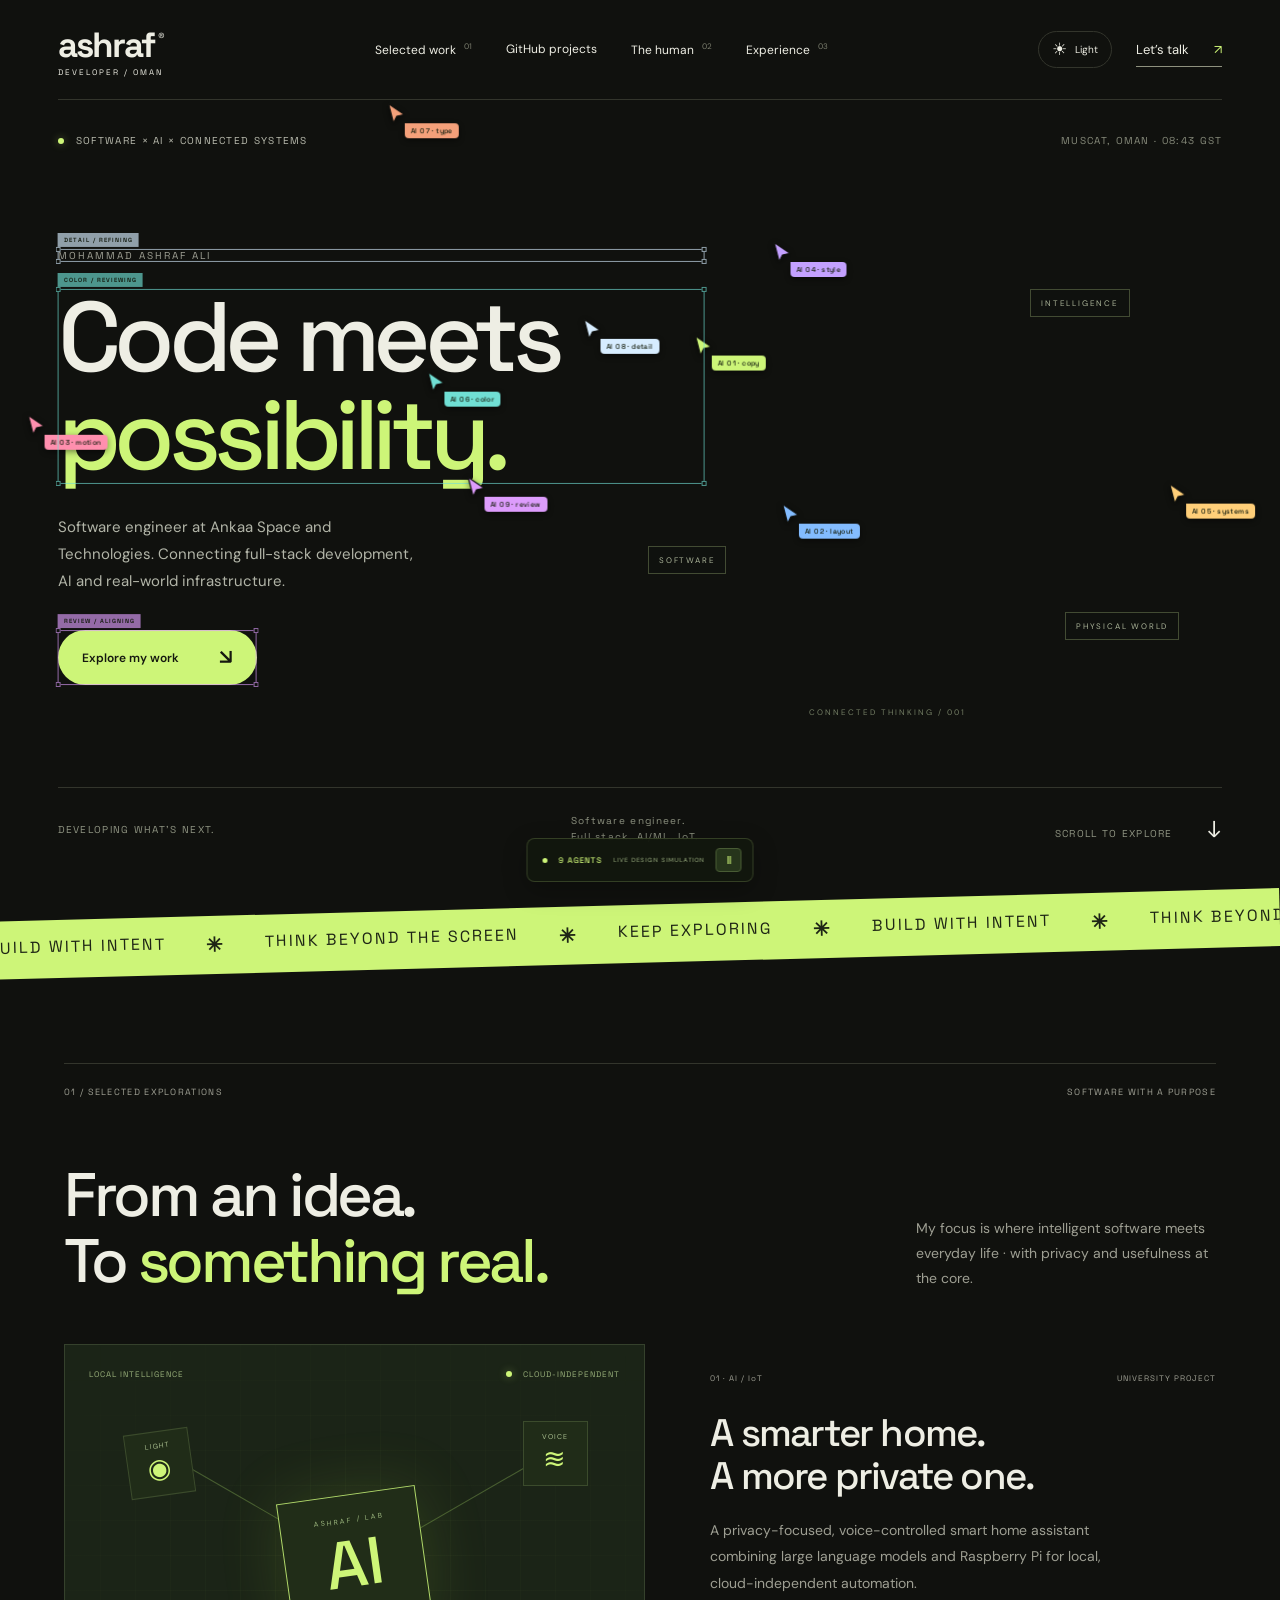
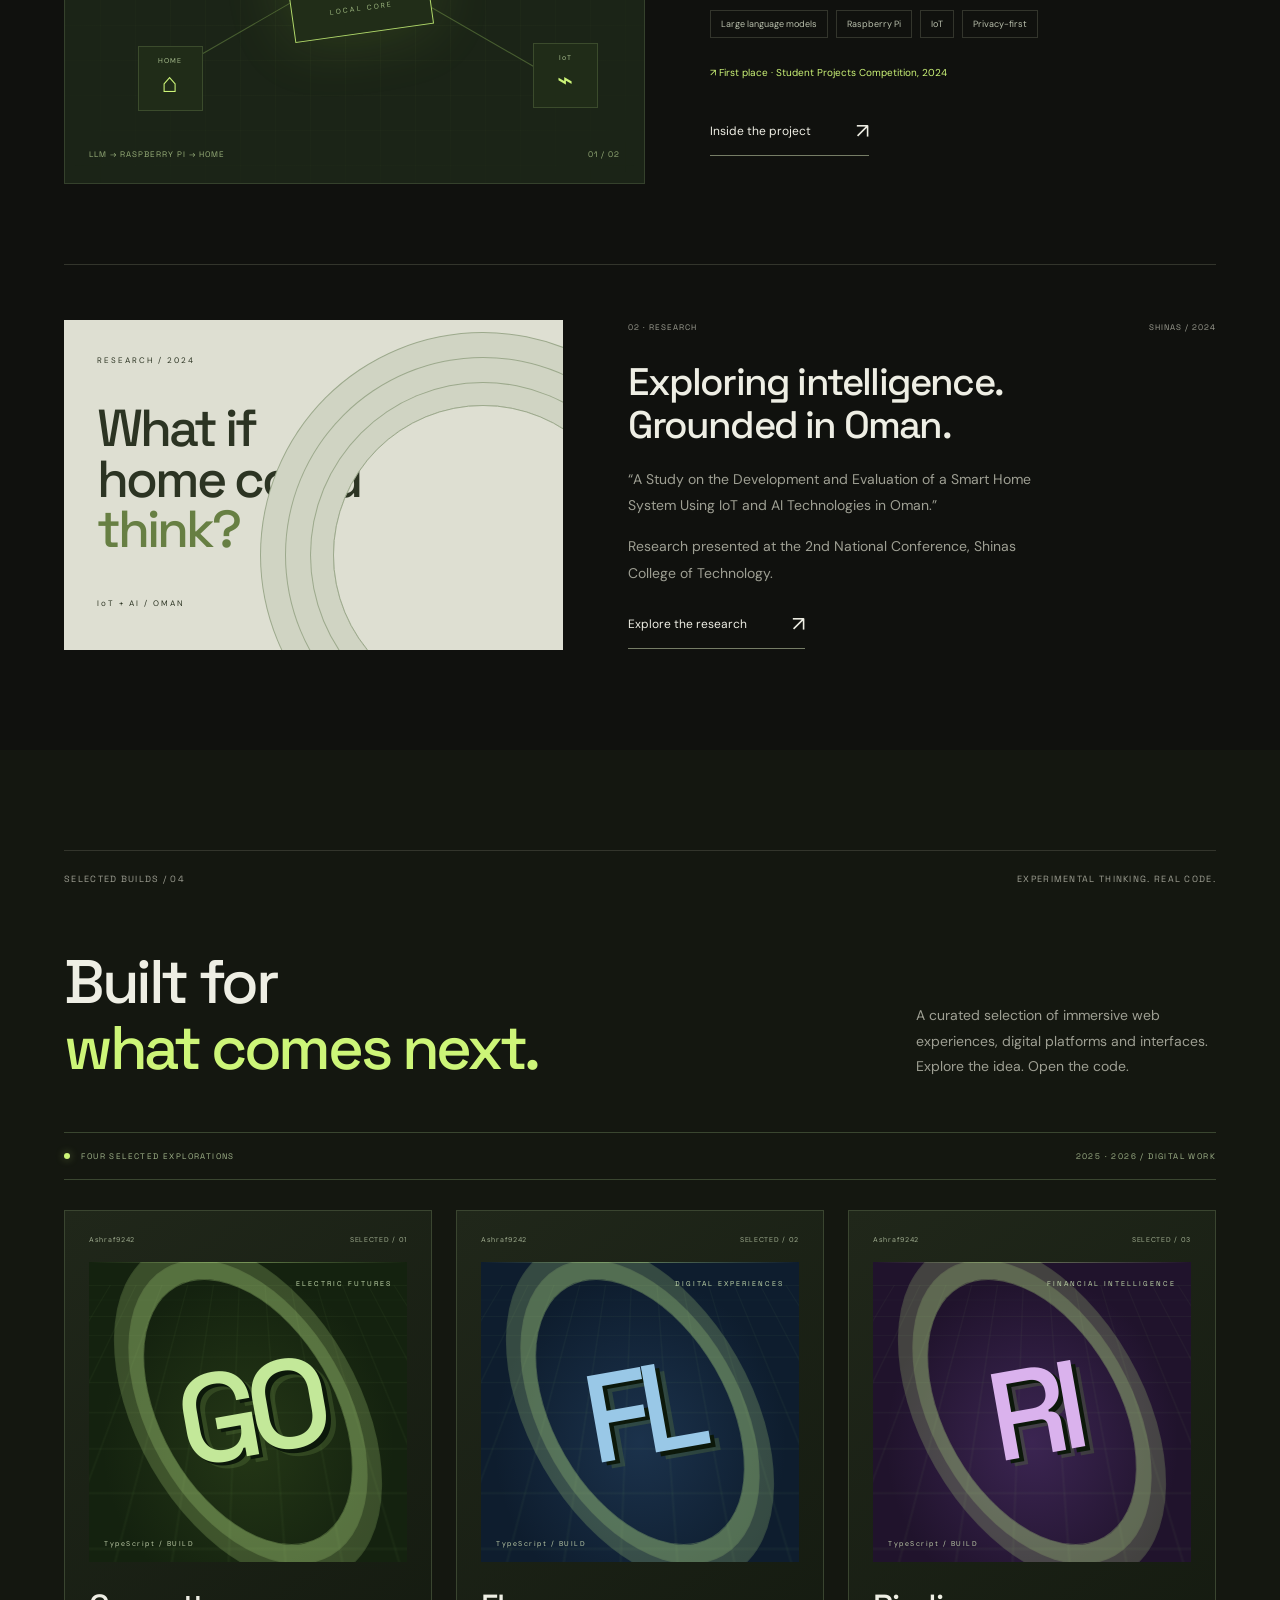
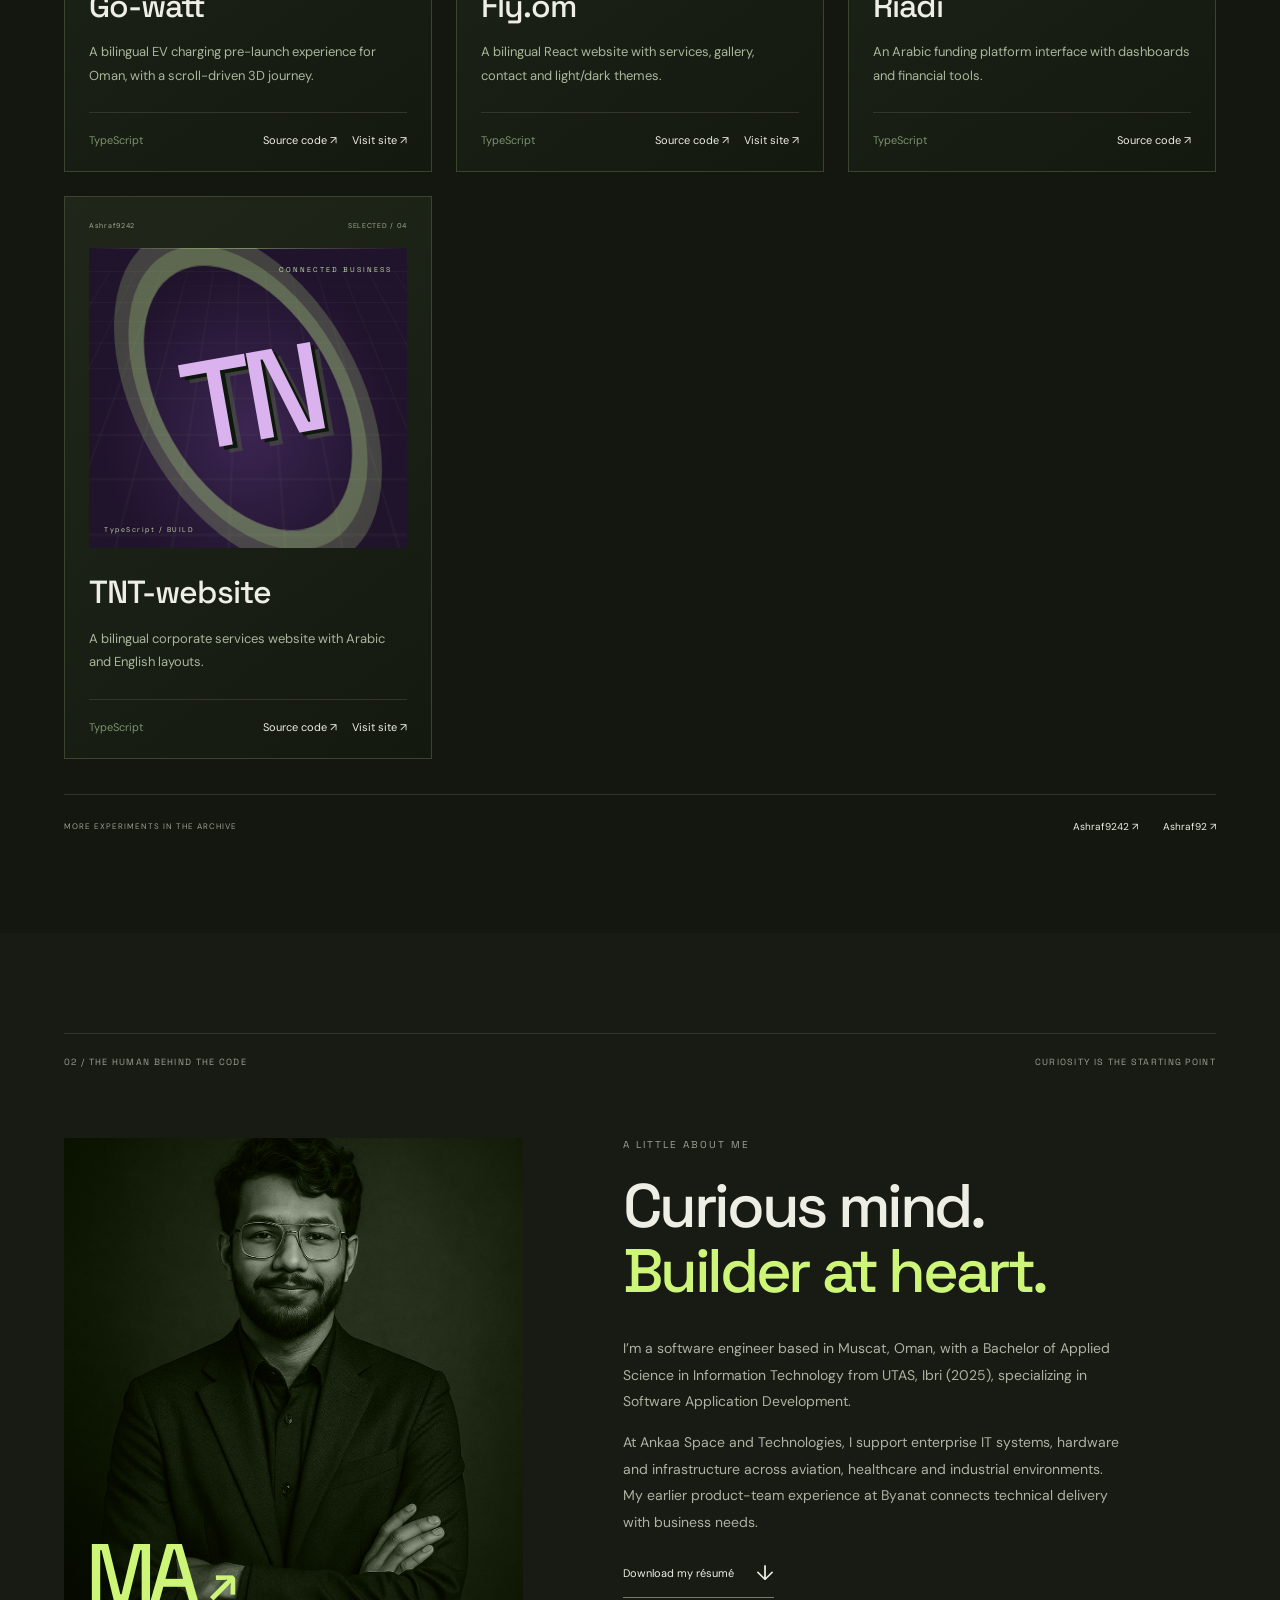
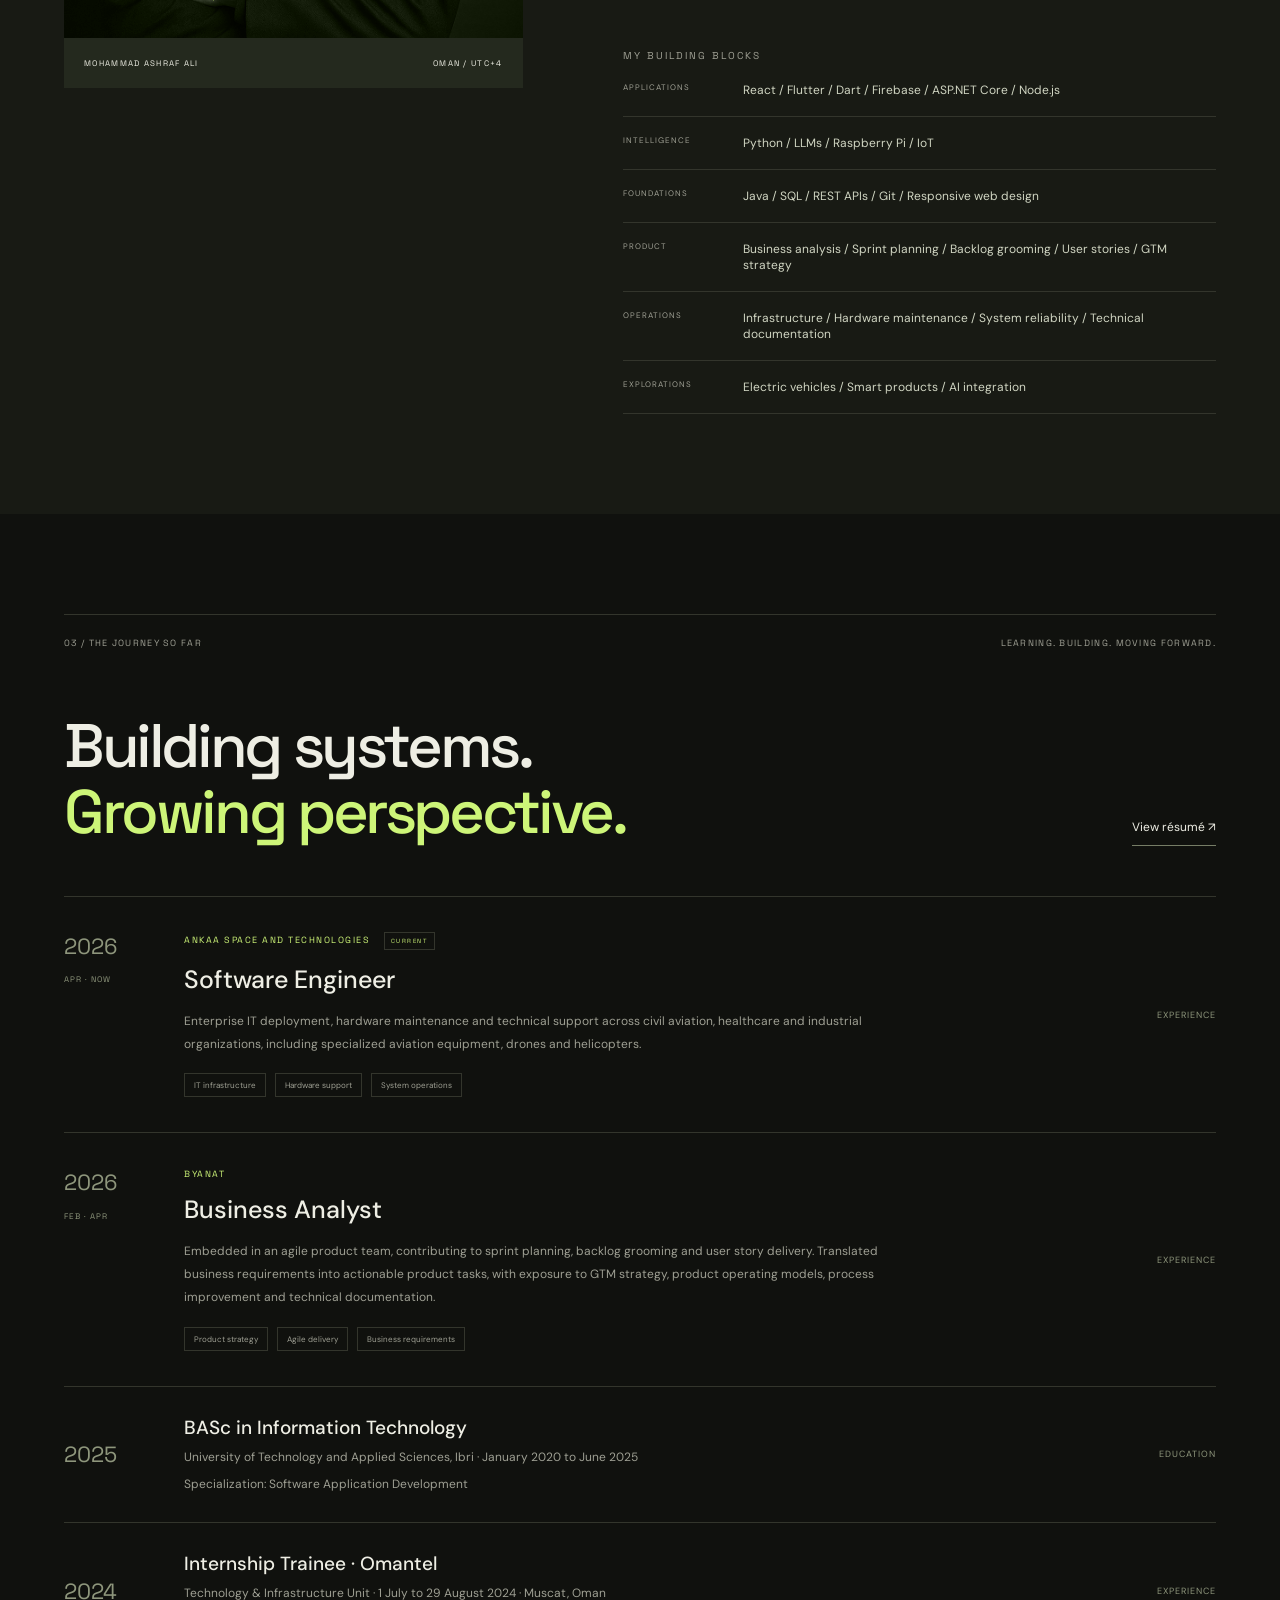
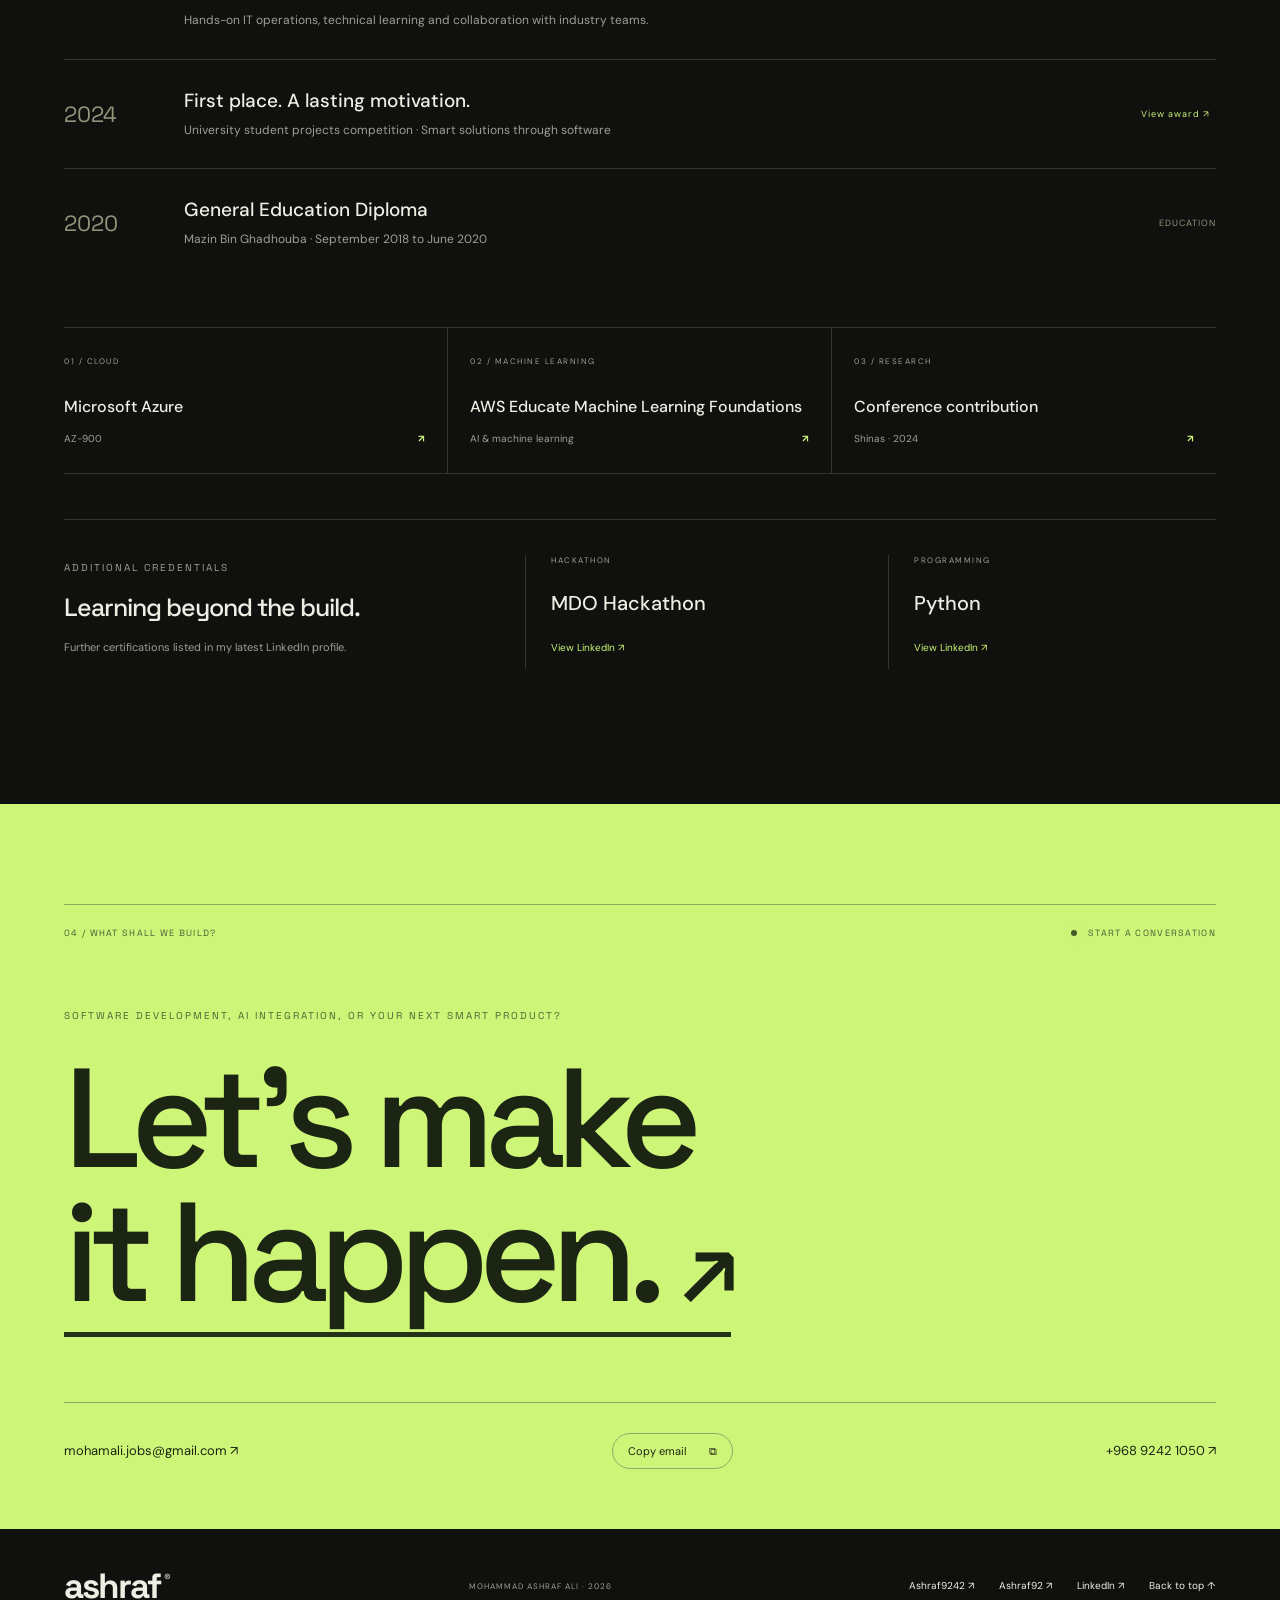
==== commit c71c98ae: "Improve mobile navigation and reduce cursor animation density" ====
--- a/index.html
+++ b/index.html
@@ -1,7 +1,7 @@
 <!doctype html>
-<html lang="en"><head><meta charset="utf-8"><meta name="viewport" content="width=device-width,initial-scale=1"><meta name="description" content="Mohammad Ashraf Ali · software developer exploring the intersection of AI, connected devices and thoughtful applications. Based in Oman."><meta name="theme-color" content="#10110e"><title>Mohammad Ashraf Ali · Code meets possibility.</title><script src="theme.js"></script><link rel="stylesheet" href="style.css"><link rel="stylesheet" href="light.css"><link rel="stylesheet" href="profile.css"></head>
+<html lang="en"><head><meta charset="utf-8"><meta name="viewport" content="width=device-width,initial-scale=1"><meta name="description" content="Mohammad Ashraf Ali · software developer exploring the intersection of AI, connected devices and thoughtful applications. Based in Oman."><meta name="theme-color" content="#10110e"><title>Mohammad Ashraf Ali · Code meets possibility.</title><script src="theme.js"></script><link rel="stylesheet" href="style.css"><link rel="stylesheet" href="light.css"><link rel="stylesheet" href="profile.css"><link rel="stylesheet" href="mobile.css"></head>
 <body><a class="skip" href="#main">Skip to content</a><div class="progress" aria-hidden="true"></div>
-<header><a href="#" class="brand" aria-label="Ashraf home">ashraf<span>®</span><small>DEVELOPER / OMAN</small></a><nav aria-label="Main navigation"><a href="#work">Selected work <sup>01</sup></a><a href="#repositories">GitHub projects</a><a href="#about">The human <sup>02</sup></a><a href="#credentials">Experience <sup>03</sup></a></nav><div class="header-actions"><button id="theme-toggle" type="button" aria-label="Switch to light mode"><span class="theme-icon" aria-hidden="true">☀</span><span class="theme-label">Light</span></button><a class="contact-link" href="#contact">Let’s talk <span>↗</span></a></div></header>
+<header><a href="#" class="brand" aria-label="Ashraf home">ashraf<span>®</span><small>DEVELOPER / OMAN</small></a><nav id="site-navigation" aria-label="Main navigation"><a href="#work">Selected work <sup>01</sup></a><a href="#repositories">GitHub projects</a><a href="#about">The human <sup>02</sup></a><a href="#credentials">Experience <sup>03</sup></a><a class="menu-only" href="#contact">Contact</a><a class="menu-only" href="assets/resume.pdf" download>Download CV ↓</a></nav><div class="header-actions"><button class="menu-toggle" type="button" aria-expanded="false" aria-controls="site-navigation" aria-label="Open navigation menu"><span aria-hidden="true">☰</span></button><button id="theme-toggle" type="button" aria-label="Switch to light mode"><span class="theme-icon" aria-hidden="true">☀</span><span class="theme-label">Light</span></button><a class="contact-link" href="#contact">Let’s talk <span>↗</span></a></div></header>
 <main id="main"><section class="hero" id="home"><div class="hero-top"><span><i class="dot"></i> SOFTWARE × AI × CONNECTED SYSTEMS</span><span class="coords">MUSCAT, OMAN · <time id="clock">UTC+04:00</time></span></div><div class="hero-layout"><div class="hero-copy"><p class="eyebrow">MOHAMMAD ASHRAF ALI</p><h1>Code meets<br><em>possibility.</em></h1><p class="intro">Software engineer at Ankaa Space and Technologies. Connecting full-stack development, AI and real-world infrastructure.</p><a class="pill" href="#work">Explore my work <span>↘</span></a></div><div class="orb-stage" aria-hidden="true"><canvas id="orb"></canvas><span class="orb-tag t1">INTELLIGENCE</span><span class="orb-tag t2">SOFTWARE</span><span class="orb-tag t3">PHYSICAL WORLD</span><span class="orb-caption">CONNECTED THINKING / 001</span></div></div><div class="hero-bottom"><span>DEVELOPING WHAT’S NEXT.</span><p>Software engineer.<br>Full stack. AI/ML. IoT.</p><a href="#work">SCROLL TO EXPLORE <span>↓</span></a></div></section>
 <div class="ticker" aria-hidden="true"><div>BUILD WITH INTENT <b>✳</b> THINK BEYOND THE SCREEN <b>✳</b> KEEP EXPLORING <b>✳</b> BUILD WITH INTENT <b>✳</b> THINK BEYOND THE SCREEN <b>✳</b> KEEP EXPLORING <b>✳</b></div></div>
 <section id="work" class="section work"><div class="section-label"><span>01 / SELECTED EXPLORATIONS</span><span>SOFTWARE WITH A PURPOSE</span></div><div class="section-heading reveal"><h2>From an idea.<br>To <em>something real.</em></h2><p>My focus is where intelligent software meets everyday life · with privacy and usefulness at the core.</p></div>
@@ -10,4 +10,4 @@
 <section id="repositories" class="section repositories"><div class="section-label"><span>SELECTED BUILDS / 04</span><span>EXPERIMENTAL THINKING. REAL CODE.</span></div><div class="section-heading repo-heading"><h2>Built for<br><em>what comes next.</em></h2><p>A curated selection of immersive web experiences, digital platforms and interfaces. Explore the idea. Open the code.</p></div><div class="curated-bar"><span><i class="dot"></i> FOUR SELECTED EXPLORATIONS</span><span>2025 · 2026 / DIGITAL WORK</span></div><div class="repo-grid curated-grid"><article class="repo-card repo-featured" data-owner="ashraf9242" data-fork="false"><div class="repo-card-meta"><span>Ashraf9242</span><span>SELECTED / 01</span></div><div class="repo-visual visual-0" aria-hidden="true"><span>GO</span><div class="repo-orbit"></div><div class="project-scan"></div><span class="project-concept">ELECTRIC FUTURES</span><small>TypeScript / BUILD</small></div><h3>Go-watt</h3><p>A bilingual EV charging pre-launch experience for Oman, with a scroll-driven 3D journey.</p><div class="repo-card-bottom"><span class="repo-language">TypeScript</span><a href="https://github.com/Ashraf9242/Go-watt" target="_blank" rel="noopener">Source code ↗</a><a href="https://go-watt.vercel.app" target="_blank" rel="noopener">Visit site ↗</a></div></article><article class="repo-card repo-featured" data-owner="ashraf9242" data-fork="false"><div class="repo-card-meta"><span>Ashraf9242</span><span>SELECTED / 02</span></div><div class="repo-visual visual-1" aria-hidden="true"><span>FL</span><div class="repo-orbit"></div><div class="project-scan"></div><span class="project-concept">DIGITAL EXPERIENCES</span><small>TypeScript / BUILD</small></div><h3>Fly.om</h3><p>A bilingual React website with services, gallery, contact and light/dark themes.</p><div class="repo-card-bottom"><span class="repo-language">TypeScript</span><a href="https://github.com/Ashraf9242/Fly.om" target="_blank" rel="noopener">Source code ↗</a><a href="https://fly-om.vercel.app" target="_blank" rel="noopener">Visit site ↗</a></div></article><article class="repo-card repo-featured" data-owner="ashraf9242" data-fork="false"><div class="repo-card-meta"><span>Ashraf9242</span><span>SELECTED / 03</span></div><div class="repo-visual visual-2" aria-hidden="true"><span>RI</span><div class="repo-orbit"></div><div class="project-scan"></div><span class="project-concept">FINANCIAL INTELLIGENCE</span><small>TypeScript / BUILD</small></div><h3>Riadi</h3><p>An Arabic funding platform interface with dashboards and financial tools.</p><div class="repo-card-bottom"><span class="repo-language">TypeScript</span><a href="https://github.com/Ashraf9242/Riadi" target="_blank" rel="noopener">Source code ↗</a></div></article><article class="repo-card repo-featured" data-owner="ashraf9242" data-fork="false"><div class="repo-card-meta"><span>Ashraf9242</span><span>SELECTED / 04</span></div><div class="repo-visual visual-2" aria-hidden="true"><span>TN</span><div class="repo-orbit"></div><div class="project-scan"></div><span class="project-concept">CONNECTED BUSINESS</span><small>TypeScript / BUILD</small></div><h3>TNT-website</h3><p>A bilingual corporate services website with Arabic and English layouts.</p><div class="repo-card-bottom"><span class="repo-language">TypeScript</span><a href="https://github.com/Ashraf9242/TNT-website" target="_blank" rel="noopener">Source code ↗</a><a href="https://tnt-website-bay.vercel.app" target="_blank" rel="noopener">Visit site ↗</a></div></article></div><div class="archive-links"><span>MORE EXPERIMENTS IN THE ARCHIVE</span><a href="https://github.com/Ashraf9242" target="_blank" rel="noopener">Ashraf9242 ↗</a><a href="https://github.com/Ashraf92" target="_blank" rel="noopener">Ashraf92 ↗</a></div></section><section id="about" class="section about"><div class="section-label"><span>02 / THE HUMAN BEHIND THE CODE</span><span>CURIOSITY IS THE STARTING POINT</span></div><div class="about-layout"><div class="portrait-wrap reveal"><img src="assets/ashraf.png" alt="Mohammad Ashraf Ali" loading="lazy"><span class="portrait-mark">MA<span>↗</span></span><div class="portrait-caption"><span>MOHAMMAD ASHRAF ALI</span><span>OMAN / UTC+4</span></div></div><div class="about-copy reveal"><p class="eyebrow">A LITTLE ABOUT ME</p><h2>Curious mind.<br><em>Builder at heart.</em></h2><p>I’m a software engineer based in Muscat, Oman, with a Bachelor of Applied Science in Information Technology from UTAS, Ibri (2025), specializing in Software Application Development.</p><p>At Ankaa Space and Technologies, I support enterprise IT systems, hardware and infrastructure across aviation, healthcare and industrial environments. My earlier product-team experience at Byanat connects technical delivery with business needs.</p><div class="profile-downloads"><a class="text-link" href="assets/resume.pdf" download>Download my résumé <span>↓</span></a></div><div class="toolbox"><span class="eyebrow">MY BUILDING BLOCKS</span><div class="skill-row"><span>APPLICATIONS</span><p>React / Flutter / Dart / Firebase / ASP.NET Core / Node.js</p></div><div class="skill-row"><span>INTELLIGENCE</span><p>Python / LLMs / Raspberry Pi / IoT</p></div><div class="skill-row"><span>FOUNDATIONS</span><p>Java / SQL / REST APIs / Git / Responsive web design</p></div><div class="skill-row"><span>PRODUCT</span><p>Business analysis / Sprint planning / Backlog grooming / User stories / GTM strategy</p></div><div class="skill-row"><span>OPERATIONS</span><p>Infrastructure / Hardware maintenance / System reliability / Technical documentation</p></div><div class="skill-row"><span>EXPLORATIONS</span><p>Electric vehicles / Smart products / AI integration</p></div></div></div></div></section>
 <section id="credentials" class="section credentials"><div class="section-label"><span>03 / THE JOURNEY SO FAR</span><span>LEARNING. BUILDING. MOVING FORWARD.</span></div><div class="section-heading reveal"><h2>Building systems.<br><em>Growing perspective.</em></h2><a class="text-link" href="assets/resume.pdf" target="_blank" rel="noopener">View résumé ↗</a></div><div class="milestone professional-role reveal"><span>2026<br><small>APR · NOW</small></span><div><p class="role-company">ANKAA SPACE AND TECHNOLOGIES <span class="current-role">CURRENT</span></p><h3>Software Engineer</h3><p>Enterprise IT deployment, hardware maintenance and technical support across civil aviation, healthcare and industrial organizations, including specialized aviation equipment, drones and helicopters.</p><div class="role-tags"><span>IT infrastructure</span><span>Hardware support</span><span>System operations</span></div></div><span class="milestone-type">EXPERIENCE</span></div><div class="milestone professional-role reveal"><span>2026<br><small>FEB · APR</small></span><div><p class="role-company">BYANAT</p><h3>Business Analyst</h3><p>Embedded in an agile product team, contributing to sprint planning, backlog grooming and user story delivery. Translated business requirements into actionable product tasks, with exposure to GTM strategy, product operating models, process improvement and technical documentation.</p><div class="role-tags"><span>Product strategy</span><span>Agile delivery</span><span>Business requirements</span></div></div><span class="milestone-type">EXPERIENCE</span></div><div class="milestone reveal"><span>2025</span><div><h3>BASc in Information Technology</h3><p>University of Technology and Applied Sciences, Ibri · January 2020 to June 2025</p><p>Specialization: Software Application Development</p></div><span class="milestone-type">EDUCATION</span></div><div class="milestone reveal"><span>2024</span><div><h3>Internship Trainee · Omantel</h3><p>Technology &amp; Infrastructure Unit · 1 July to 29 August 2024 · Muscat, Oman</p><p>Hands-on IT operations, technical learning and collaboration with industry teams.</p></div><span class="milestone-type">EXPERIENCE</span></div><div class="milestone reveal"><span>2024</span><div><h3>First place. A lasting motivation.</h3><p>University student projects competition · Smart solutions through software</p></div><button data-certificate="award" class="certificate-link">View award ↗</button></div><div class="milestone reveal"><span>2020</span><div><h3>General Education Diploma</h3><p>Mazin Bin Ghadhouba · September 2018 to June 2020</p></div><span class="milestone-type">EDUCATION</span></div><div class="cert-strip"><button data-certificate="azure"><span>01 / CLOUD</span><strong>Microsoft Azure</strong><small>AZ-900 <b>↗</b></small></button><button data-certificate="aws"><span>02 / MACHINE LEARNING</span><strong>AWS Educate Machine Learning Foundations</strong><small>AI & machine learning <b>↗</b></small></button><button data-certificate="research"><span>03 / RESEARCH</span><strong>Conference contribution</strong><small>Shinas · 2024 <b>↗</b></small></button></div><div class="profile-credentials"><div><span class="eyebrow">ADDITIONAL CREDENTIALS</span><h3>Learning beyond the build.</h3><p>Further certifications listed in my latest LinkedIn profile.</p></div><a href="https://www.linkedin.com/in/asali1" target="_blank" rel="noopener"><span>HACKATHON</span><strong>MDO Hackathon</strong><small>View LinkedIn ↗</small></a><a href="https://www.linkedin.com/in/asali1" target="_blank" rel="noopener"><span>PROGRAMMING</span><strong>Python</strong><small>View LinkedIn ↗</small></a></div></section>
 <section class="contact section" id="contact"><div class="section-label"><span>04 / WHAT SHALL WE BUILD?</span><span><i class="dot"></i> START A CONVERSATION</span></div><p class="eyebrow reveal">SOFTWARE DEVELOPMENT, AI INTEGRATION, OR YOUR NEXT SMART PRODUCT?</p><h2 class="reveal">Let’s make<br><a href="mailto:mohamali.jobs@gmail.com">it happen. <span>↗</span></a></h2><div class="contact-bottom"><a href="mailto:mohamali.jobs@gmail.com">mohamali.jobs@gmail.com ↗</a><button id="copy-email">Copy email <span>⧉</span></button><a href="tel:+96892421050">+968 9242 1050 ↗</a></div></section></main><footer><a href="#" class="brand">ashraf<span>®</span></a><p>MOHAMMAD ASHRAF ALI · <span id="year">2026</span></p><div><a href="https://github.com/Ashraf9242" target="_blank" rel="noopener">Ashraf9242 ↗</a><a href="https://github.com/Ashraf92" target="_blank" rel="noopener">Ashraf92 ↗</a><a href="https://www.linkedin.com/in/asali1" target="_blank" rel="noopener">LinkedIn ↗</a><a href="#home">Back to top ↑</a></div></footer>
-<dialog id="detail"><button class="close" aria-label="Close dialog">×</button><div id="dialog-content"></div></dialog><div id="toast" role="status"></div><script src="app.js"></script><script src="live-design.js"></script></body></html>
+<dialog id="detail"><button class="close" aria-label="Close dialog">×</button><div id="dialog-content"></div></dialog><div id="toast" role="status"></div><script src="app.js"></script><script src="live-design.js"></script><script src="mobile.js"></script></body></html>
--- a/mobile.css
+++ b/mobile.css
@@ -0,0 +1,4 @@
+.menu-toggle{display:none}.crew-agent[hidden]{display:none}
+@media(max-width:650px){header{position:relative;z-index:22}.header-actions{gap:10px}.menu-toggle{display:flex;align-items:center;justify-content:center;order:3;width:44px;height:44px;padding:0;border:1px solid var(--line);border-radius:50%;background:var(--bg);color:var(--paper);font-size:23px}.menu-toggle span{line-height:1}.header-actions .contact-link{display:none}#theme-toggle{min-height:44px;min-width:65px}#site-navigation{position:absolute;left:0;right:0;top:calc(100% + 8px);display:none;flex-direction:column;gap:0;background:var(--bg);color:var(--paper);border:1px solid var(--line);padding:10px 18px;box-shadow:0 15px 30px #0003;border-radius:8px}.menu-open #site-navigation{display:flex}#site-navigation a{display:flex;align-items:center;justify-content:space-between;min-height:48px;font-size:14px;border-bottom:1px solid var(--line)}#site-navigation a:last-child{border-bottom:0}.crew-agent .design-pointer>span{font-size:7px;padding:4px 6px}.crew-agent .design-frame>span{display:none}.crew-agent .design-pointer>svg{width:17px;height:21px}.crew-badge{bottom:max(10px,env(safe-area-inset-bottom));left:auto;right:12px;transform:none;gap:8px;padding:6px 8px 6px 10px}.crew-badge>span:not(.crew-pulse){display:none}.crew-badge>button{min-width:44px;min-height:44px}.crew-badge>b{font-size:8px}.contact-bottom button{min-height:44px}.repo-card-bottom a{display:inline-flex;align-items:center;min-height:44px}.profile-downloads .text-link{min-height:44px}.agent-crew{z-index:16}}
+
+.menu-only{display:none}@media(max-width:650px){#site-navigation .menu-only{display:flex}}
